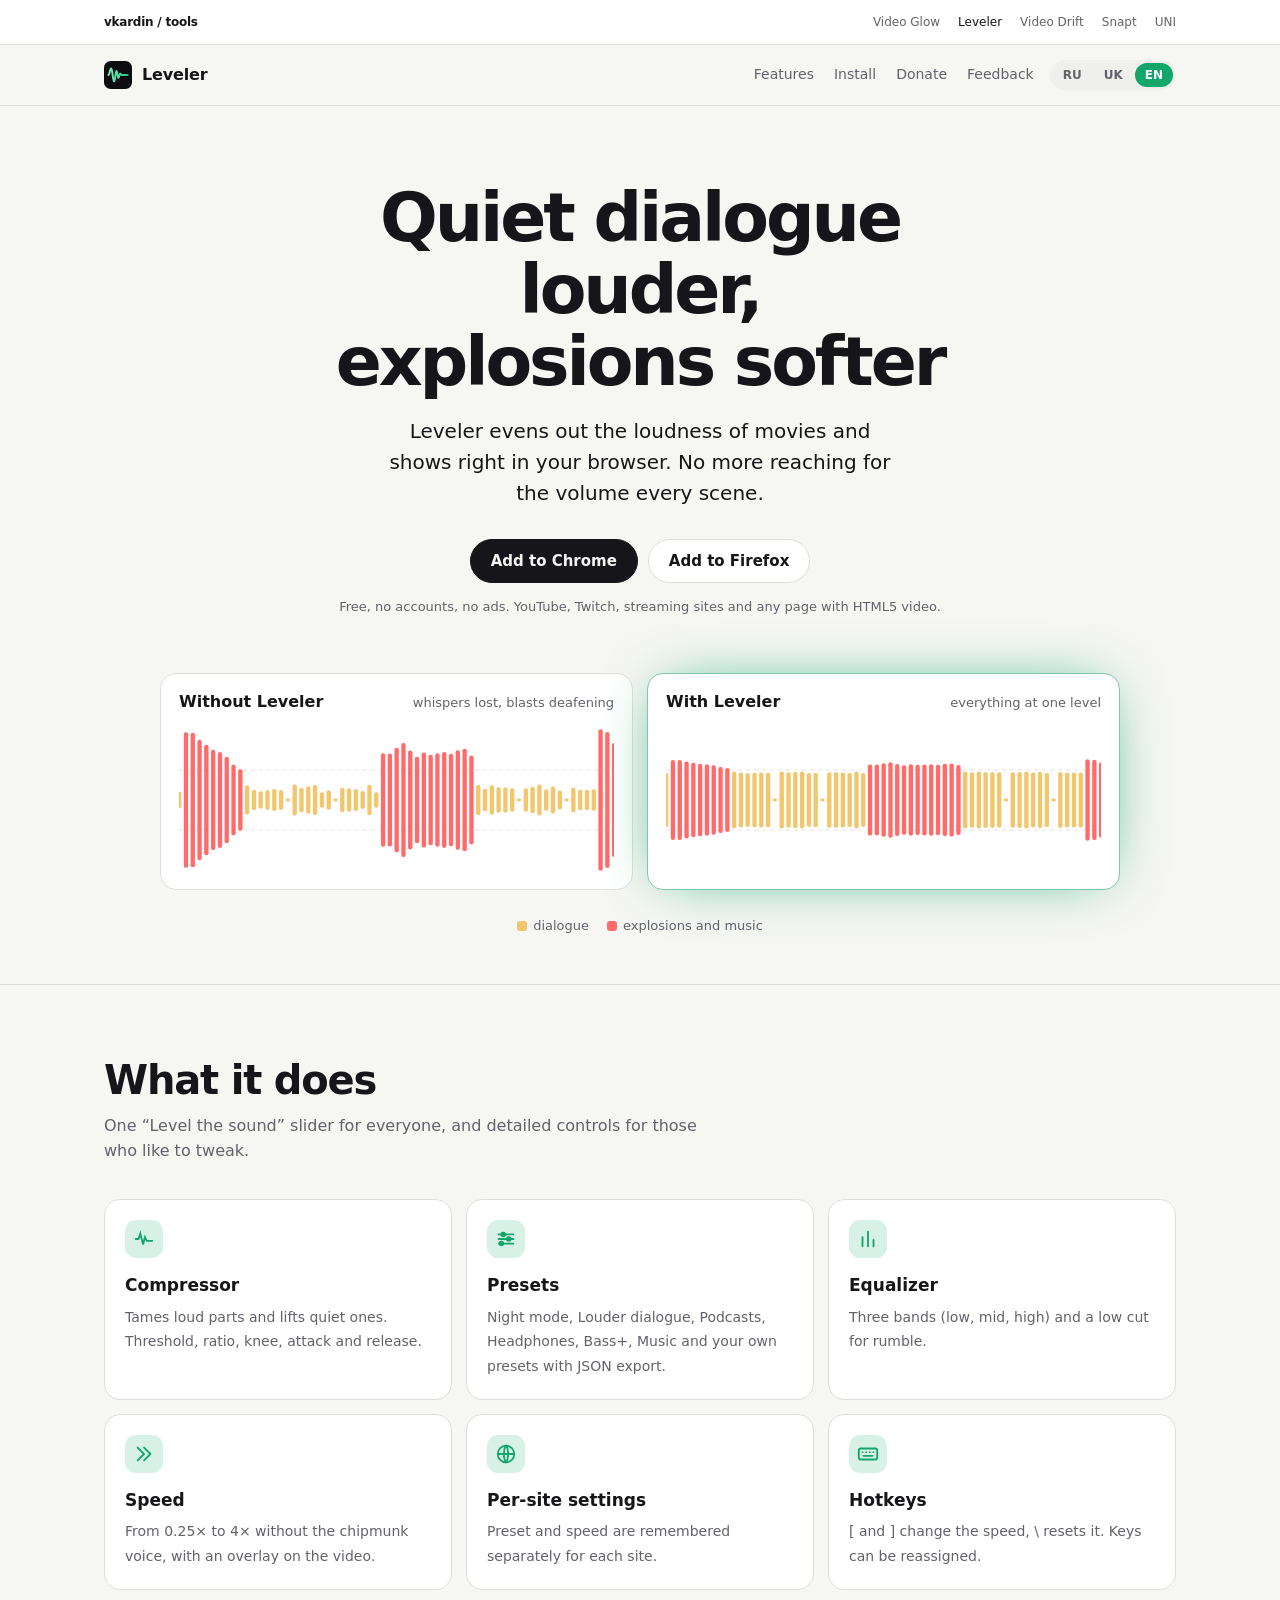
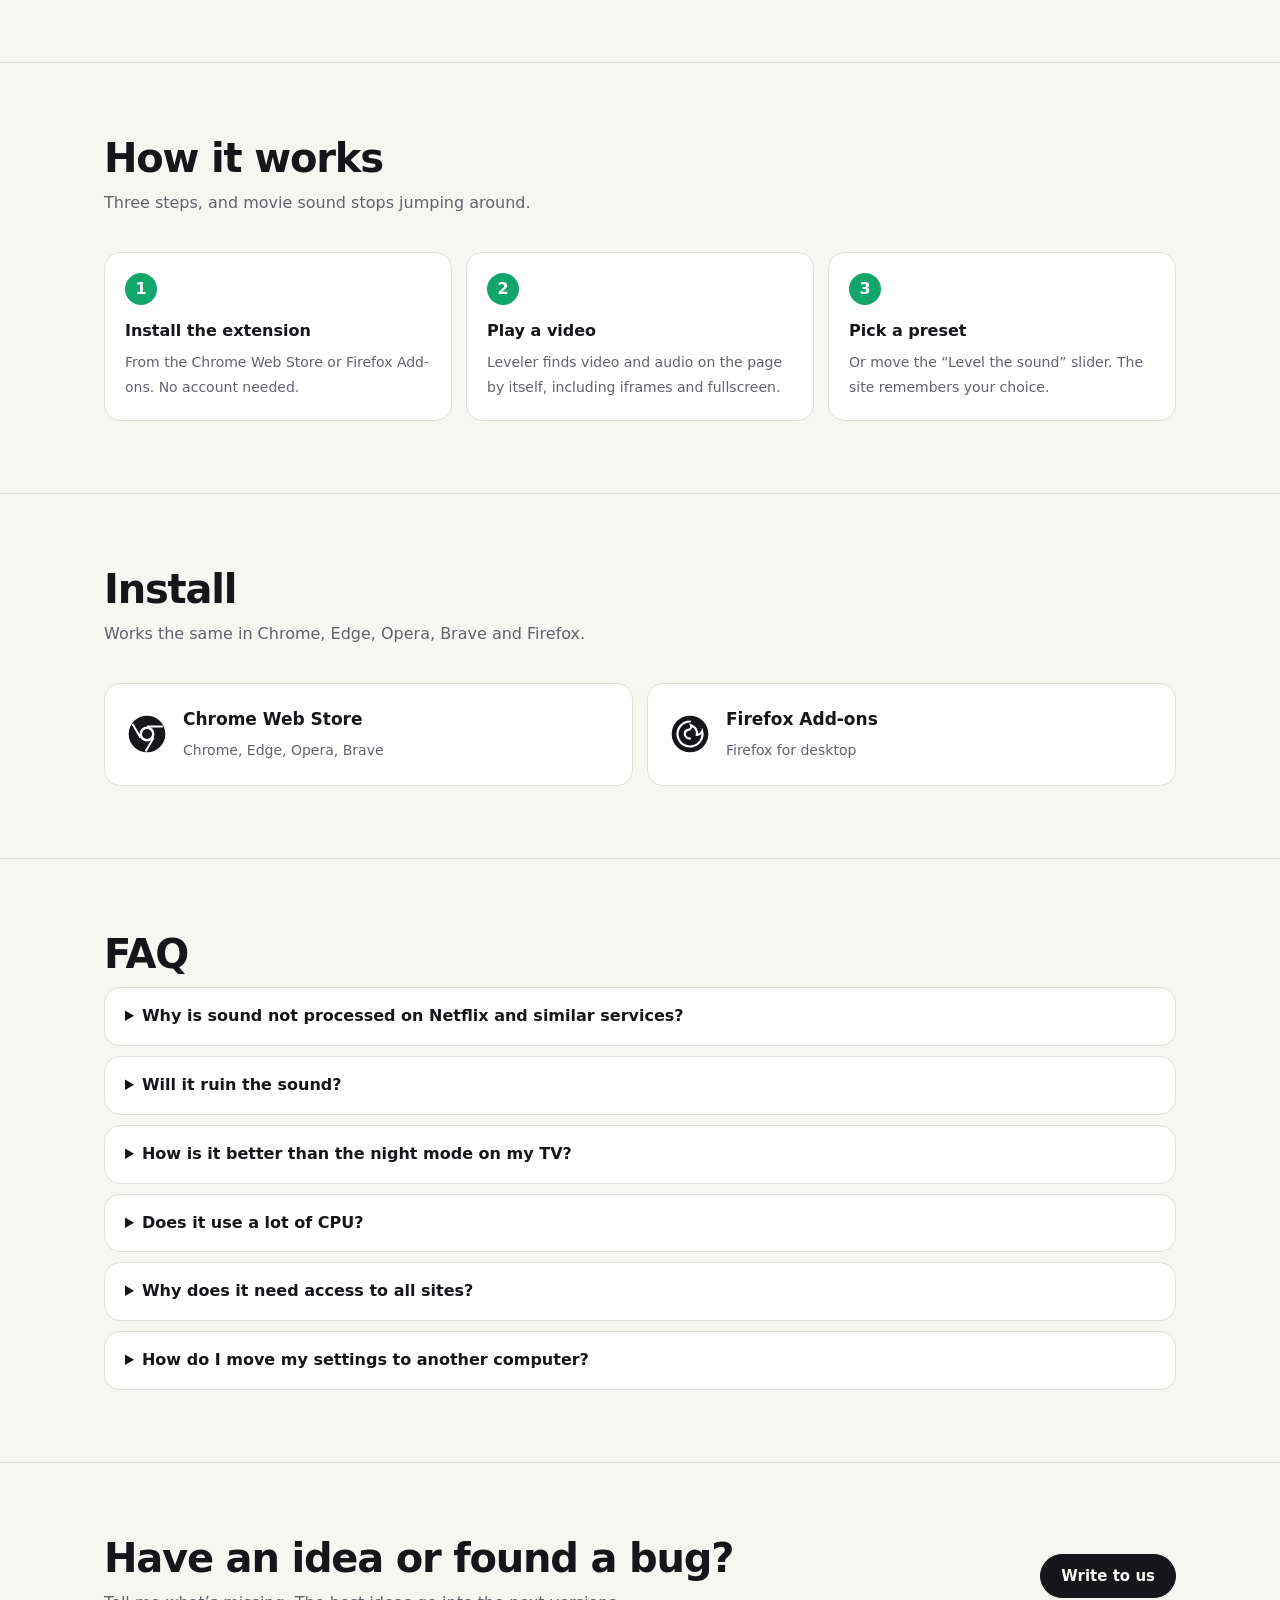
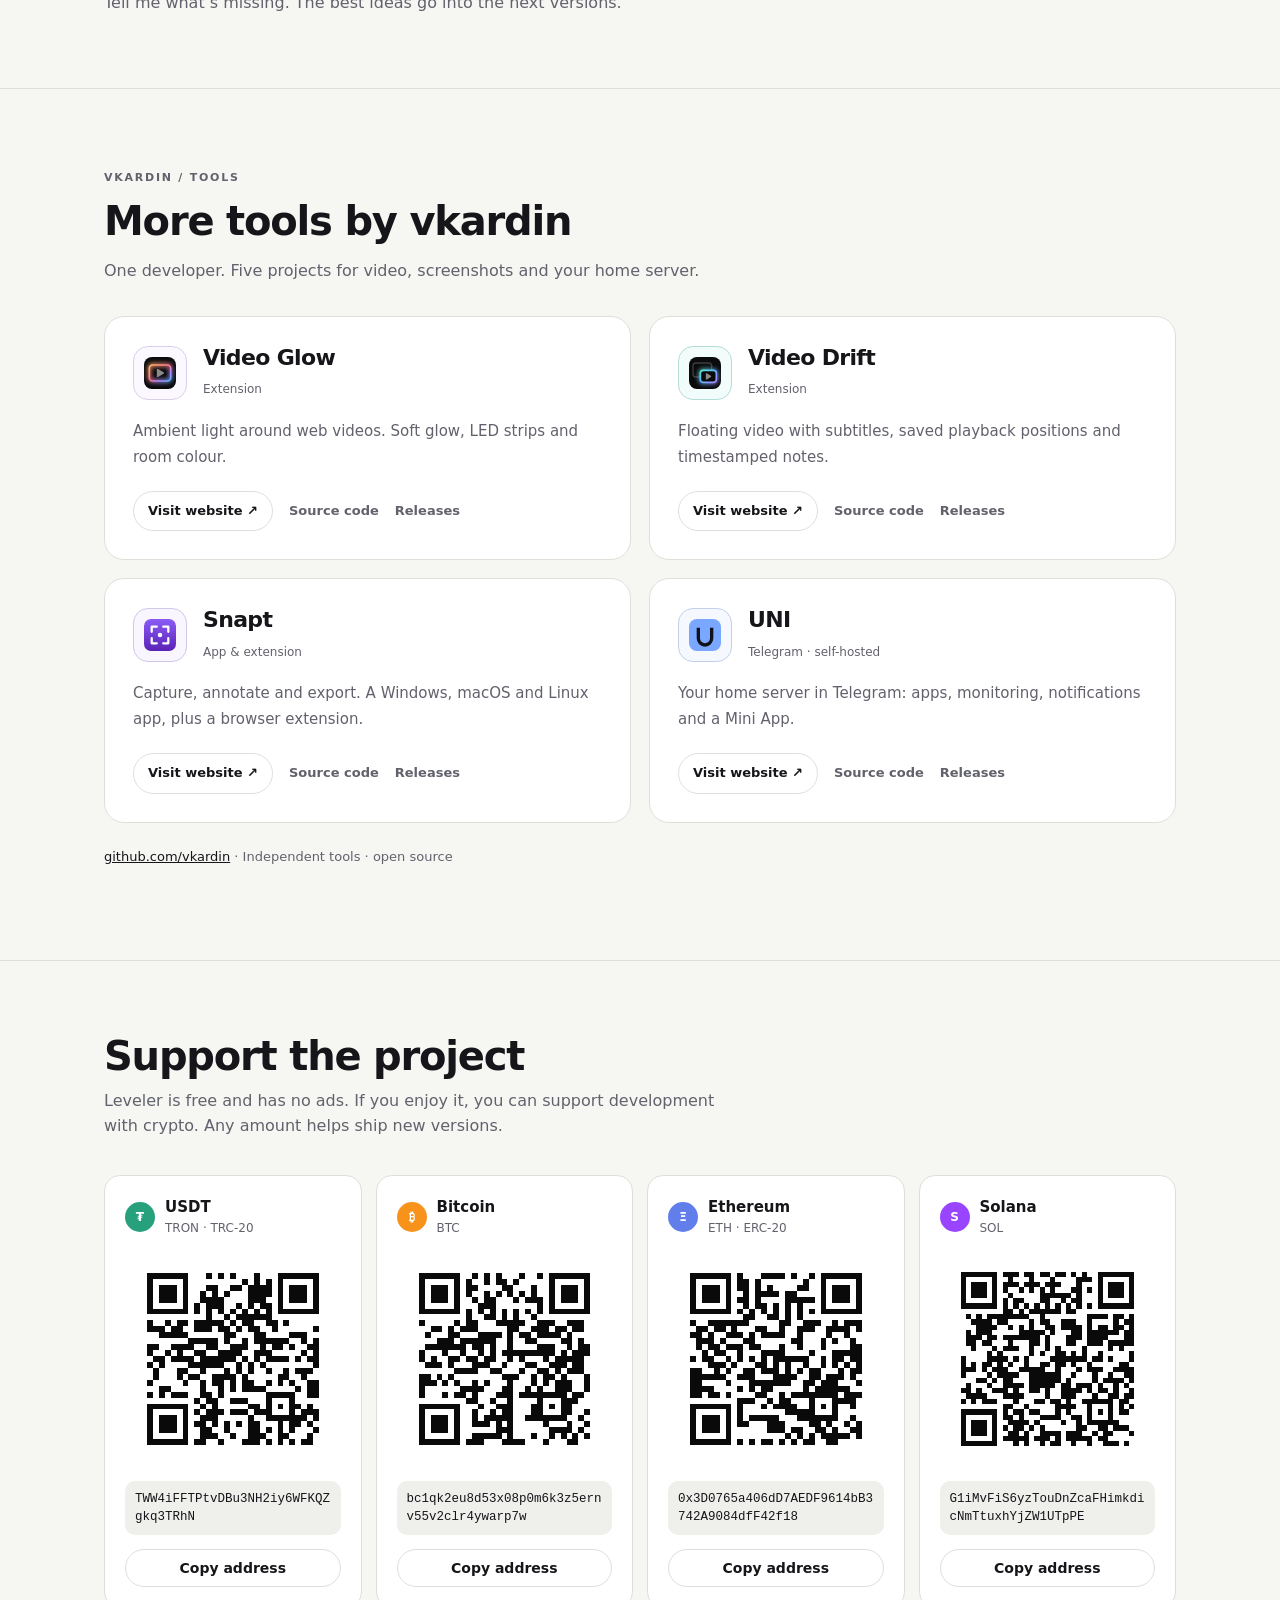
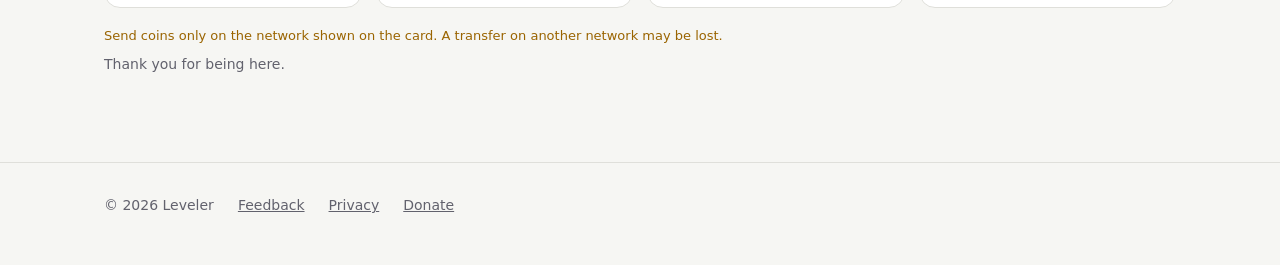
==== docs/index.html @ cf7127b8 "Unify project websites and documentation" ====
<!doctype html>
<html lang="ru">
<head>
  <meta charset="utf-8">
  <meta name="viewport" content="width=device-width, initial-scale=1">
  <title>Leveler — ровная громкость в любом видео</title>
  <meta name="description" content="Выравнивает громкость фильмов в браузере: тихие диалоги громче, взрывы тише. Компрессор, эквалайзер, пресеты и скорость. Бесплатное расширение для Chrome и Firefox.">
  <meta name="theme-color" content="#0a0a0b" media="(prefers-color-scheme: dark)">
  <meta name="theme-color" content="#f6f6f3" media="(prefers-color-scheme: light)">
  <meta property="og:type" content="website">
  <meta property="og:title" content="Leveler — even out the loudness of any video">
  <meta property="og:description" content="Quiet dialogue louder, explosions softer. A free audio leveler and speed control for Chrome and Firefox.">
  <meta property="og:url" content="https://vkardin.github.io/leveler/">
  <meta property="og:image" content="https://vkardin.github.io/leveler/img/og.png">
  <meta property="og:image:width" content="1200">
  <meta property="og:image:height" content="630">
  <meta name="twitter:card" content="summary_large_image">
  <link rel="icon" href="img/icon32.png">
  <link rel="icon" href="img/logo.svg" type="image/svg+xml">
  <link rel="stylesheet" href="style.css?v=4">
<link rel="stylesheet" href="family.css?v=1">
</head>
<body data-family="leveler" style="--family-accent:#63ddb0">
<a class="family-skip" href="#family-content" data-family-word="skip">Перейти к содержимому</a><nav class="family-nav" aria-label="vkardin projects"><div class="family-nav-inner"><a class="family-brand" href="https://github.com/vkardin">vkardin / tools</a><div class="family-nav-links"><a href="https://vkardin.github.io/video-glow/">Video Glow</a><a href="https://vkardin.github.io/leveler/" aria-current="page">Leveler</a><a href="https://vkardin.github.io/video-drift/">Video Drift</a><a href="https://vkardin.github.io/snapt/">Snapt</a><a href="https://vkardin.github.io/uni-homebot/">UNI</a></div></div></nav>
  <header class="top">
    <div class="wrap">
      <a class="brand" href="#"><img src="img/logo.svg" alt="">Leveler</a>
      <nav class="nav">
        <a href="#features" data-i18n="nav_features"></a>
        <a href="#install" data-i18n="nav_install"></a>
        <a href="#donate" data-i18n="nav_donate"></a>
        <a href="support.html" data-i18n="nav_support"></a>
      </nav>
      <div class="langs" role="group" aria-label="Language">
        <button type="button" data-lang="ru">RU</button>
        <button type="button" data-lang="uk">UK</button>
        <button type="button" data-lang="en">EN</button>
      </div>
    </div>
  </header>

  <main id="family-content" tabindex="-1">
    <section class="hero">
      <div class="wrap">
        <h1 data-i18n="hero_title"></h1>
        <p class="lead" data-i18n="hero_lead"></p>
        <div class="cta">
          <a class="btn primary store-chrome" href="#install"><span data-i18n="btn_chrome"></span></a>
          <a class="btn store-firefox" href="#install"><span data-i18n="btn_firefox"></span></a>
        </div>
        <p class="free" data-i18n="hero_free"></p>
        <div class="demo" aria-hidden="true">
          <div class="tile before">
            <div class="demo-h"><b data-i18n="demo_before"></b><small data-i18n="demo_before_d"></small></div>
            <canvas id="demoBefore"></canvas>
          </div>
          <div class="tile after">
            <div class="demo-h"><b data-i18n="demo_after"></b><small data-i18n="demo_after_d"></small></div>
            <canvas id="demoAfter"></canvas>
          </div>
          <div class="demo-legend"><span><i style="background:#f2c66d"></i><span data-i18n="demo_talk"></span></span><span><i style="background:#ff6b6b"></i><span data-i18n="demo_boom"></span></span></div>
        </div>
      </div>
    </section>

    <section class="block" id="features">
      <div class="wrap">
        <h2 data-i18n="f_title"></h2>
        <p class="sub" data-i18n="f_sub"></p>
        <div class="grid">
          <div class="tile"><div class="ico"><svg viewBox="0 0 24 24" fill="none" stroke="currentColor" stroke-width="2" stroke-linecap="round"><path d="M3 12h3l2-6 3 12 2-8 2 4h6"/></svg></div><b data-i18n="m1_t"></b><span data-i18n="m1_d"></span></div>
          <div class="tile"><div class="ico"><svg viewBox="0 0 24 24" fill="none" stroke="currentColor" stroke-width="2" stroke-linecap="round"><path d="M4 7h16M4 12h16M4 17h16"/><circle cx="9" cy="7" r="2" fill="currentColor"/><circle cx="15" cy="12" r="2" fill="currentColor"/><circle cx="7" cy="17" r="2" fill="currentColor"/></svg></div><b data-i18n="m2_t"></b><span data-i18n="m2_d"></span></div>
          <div class="tile"><div class="ico"><svg viewBox="0 0 24 24" fill="none" stroke="currentColor" stroke-width="2" stroke-linecap="round"><path d="M6 20V10M12 20V4M18 20v-7"/></svg></div><b data-i18n="m3_t"></b><span data-i18n="m3_d"></span></div>
          <div class="tile"><div class="ico"><svg viewBox="0 0 24 24" fill="none" stroke="currentColor" stroke-width="2" stroke-linecap="round" stroke-linejoin="round"><path d="M5 5l7 7-7 7M12 5l7 7-7 7"/></svg></div><b data-i18n="m4_t"></b><span data-i18n="m4_d"></span></div>
          <div class="tile"><div class="ico"><svg viewBox="0 0 24 24" fill="none" stroke="currentColor" stroke-width="2" stroke-linecap="round"><circle cx="12" cy="12" r="9"/><path d="M3 12h18M12 3c3 3.5 3 14.5 0 18M12 3c-3 3.5-3 14.5 0 18"/></svg></div><b data-i18n="m5_t"></b><span data-i18n="m5_d"></span></div>
          <div class="tile"><div class="ico"><svg viewBox="0 0 24 24" fill="none" stroke="currentColor" stroke-width="2" stroke-linecap="round" stroke-linejoin="round"><rect x="2" y="6" width="20" height="12" rx="2"/><path d="M6 10h.01M10 10h.01M14 10h.01M18 10h.01M7 14h10"/></svg></div><b data-i18n="m6_t"></b><span data-i18n="m6_d"></span></div>
        </div>
      </div>
    </section>

    <section class="block" id="how">
      <div class="wrap">
        <h2 data-i18n="h_title"></h2>
        <p class="sub" data-i18n="h_sub"></p>
        <div class="steps">
          <div class="tile"><b data-i18n="h1_t"></b><span data-i18n="h1_d"></span></div>
          <div class="tile"><b data-i18n="h2_t"></b><span data-i18n="h2_d"></span></div>
          <div class="tile"><b data-i18n="h3_t"></b><span data-i18n="h3_d"></span></div>
        </div>
      </div>
    </section>

    <section class="block" id="install">
      <div class="wrap">
        <h2 data-i18n="i_title"></h2>
        <p class="sub" data-i18n="i_sub"></p>
        <div class="install">
          <a class="tile store store-chrome" target="_blank" rel="noopener">
            <svg viewBox="0 0 48 48" aria-hidden="true"><circle cx="24" cy="24" r="22" style="fill:var(--text)"/><circle cx="24" cy="24" r="9" style="fill:var(--card)"/><circle cx="24" cy="24" r="6" style="fill:var(--text)"/><path d="M24 15h19M16.2 28.5 6.7 12M31.8 28.5 22.3 45" style="stroke:var(--card)" stroke-width="2.4"/></svg>
            <div><b>Chrome Web Store</b><span data-i18n="i_chrome"></span></div>
          </a>
          <a class="tile store store-firefox" target="_blank" rel="noopener">
            <svg viewBox="0 0 48 48" aria-hidden="true"><circle cx="24" cy="24" r="22" style="fill:var(--text)"/><path d="M24 9a15 15 0 1 0 14.6 11.6c-1.4 3-4 4.4-6.4 4.4 1.2-5.5-2.2-10-7-11.5 1.4 3-1.2 5.3-3.4 5.6-2.3.4-4 2.3-4 4.6 0 3.3 2.8 5.8 6.2 5.8" fill="none" style="stroke:var(--card)" stroke-width="2.6" stroke-linecap="round"/></svg>
            <div><b>Firefox Add-ons</b><span data-i18n="i_firefox"></span></div>
          </a>
        </div>
      </div>
    </section>

    <section class="block" id="faq">
      <div class="wrap">
        <h2 data-i18n="q_title"></h2>
        <div class="faq">
          <details><summary data-i18n="q1"></summary><p data-i18n="a1"></p></details>
          <details><summary data-i18n="q2"></summary><p data-i18n="a2"></p></details>
          <details><summary data-i18n="q3"></summary><p data-i18n="a3"></p></details>
          <details><summary data-i18n="q4"></summary><p data-i18n="a4"></p></details>
          <details><summary data-i18n="q5"></summary><p data-i18n="a5"></p></details>
          <details><summary data-i18n="q6"></summary><p data-i18n="a6"></p></details>
        </div>
      </div>
    </section>

    <section class="block" id="feedback">
      <div class="wrap fb-cta">
        <div>
          <h2 data-i18n="fb_title"></h2>
          <p class="sub" data-i18n="fb_sub"></p>
        </div>
        <a class="btn primary" href="support.html" data-i18n="fb_btn"></a>
      </div>
    </section>

    <section class="family-section" id="more" aria-labelledby="family-title"><div class="family-wrap"><p class="family-kicker">VKARDIN / TOOLS</p><h2 id="family-title" data-family-word="title">Другие инструменты от vkardin</h2><p class="family-intro" data-family-word="sub">Один автор. Пять проектов для видео, скриншотов и домашнего сервера.</p><div class="family-grid"><article class="family-card" style="--project-accent:#d3b3ff"><header class="family-card-header"><span class="family-icon"><img src="family-assets/video-glow.svg" alt="" width="32" height="32" loading="lazy"></span><div><h3>Video Glow</h3><small data-family-type="video-glow">Расширение</small></div></header><p data-family-description="video-glow">Подсветка вокруг видео в цвет кадра. Мягкое свечение, LED-лента и цвет комнаты.</p><div class="family-actions"><a data-family-site="video-glow" href="https://vkardin.github.io/video-glow/" data-family-word="site">Открыть сайт ↗</a><a href="https://github.com/vkardin/video-glow" data-family-word="code">Исходный код</a><a href="https://github.com/vkardin/video-glow/releases" data-family-word="download">Релизы</a></div></article><article class="family-card" style="--project-accent:#63d9d0"><header class="family-card-header"><span class="family-icon"><img src="family-assets/video-drift.svg" alt="" width="32" height="32" loading="lazy"></span><div><h3>Video Drift</h3><small data-family-type="video-drift">Расширение</small></div></header><p data-family-description="video-drift">Видео поверх других окон, субтитры, сохранение позиции и заметки к моментам.</p><div class="family-actions"><a data-family-site="video-drift" href="https://vkardin.github.io/video-drift/" data-family-word="site">Открыть сайт ↗</a><a href="https://github.com/vkardin/video-drift" data-family-word="code">Исходный код</a><a href="https://github.com/vkardin/video-drift/releases" data-family-word="download">Релизы</a></div></article><article class="family-card" style="--project-accent:#b79bff"><header class="family-card-header"><span class="family-icon"><img src="family-assets/snapt.svg" alt="" width="32" height="32" loading="lazy"></span><div><h3>Snapt</h3><small data-family-type="snapt">Приложение и расширение</small></div></header><p data-family-description="snapt">Скриншоты, стрелки и подписи. Приложение для Windows, macOS и Linux и расширение браузера.</p><div class="family-actions"><a data-family-site="snapt" href="https://vkardin.github.io/snapt/ru/" data-family-word="site">Открыть сайт ↗</a><a href="https://github.com/vkardin/snapt" data-family-word="code">Исходный код</a><a href="https://github.com/vkardin/snapt/releases" data-family-word="download">Релизы</a></div></article><article class="family-card" style="--project-accent:#8fb5ff"><header class="family-card-header"><span class="family-icon"><img src="family-assets/uni-homebot.svg" alt="" width="32" height="32" loading="lazy"></span><div><h3>UNI</h3><small data-family-type="uni-homebot">Telegram · свой сервер</small></div></header><p data-family-description="uni-homebot">Домашний сервер в Telegram: приложения, мониторинг, уведомления и мини-приложение.</p><div class="family-actions"><a data-family-site="uni-homebot" href="https://vkardin.github.io/uni-homebot/" data-family-word="site">Открыть сайт ↗</a><a href="https://github.com/vkardin/uni-homebot" data-family-word="code">Исходный код</a><a href="https://github.com/vkardin/uni-homebot/releases" data-family-word="download">Релизы</a></div></article></div><p class="family-credit"><a href="https://github.com/vkardin">github.com/vkardin</a> · <span data-family-word="author">Независимые инструменты · открытый код</span></p></div></section>

    <section class="block donate" id="donate">
      <div class="wrap">
        <h2 data-i18n="d_title"></h2>
        <p class="sub" data-i18n="d_sub"></p>
        <div class="wallets" id="wallets"></div>
        <p class="warn" data-i18n="d_warn"></p>
        <p class="thanks" data-i18n="d_thanks"></p>
      </div>
    </section>
  </main>

  <footer class="foot">
    <div class="wrap">
      <span>© <span id="year"></span> Leveler</span>
      <a href="support.html" data-i18n="nav_support"></a>
      <a href="privacy.html" data-i18n="privacy"></a>
      <a href="#donate" data-i18n="nav_donate"></a>
    </div>
  </footer>

  <template id="wallet">
    <div class="tile">
      <div class="coin"><i></i><div><b></b><small></small></div></div>
      <div class="qr"><img alt="QR" width="300" height="300"></div>
      <div class="addr"></div>
      <button type="button" class="btn copy"></button>
    </div>
  </template>

  <script src="app.js?v=4"></script>
<script src="family.js?v=1"></script>
</body>
</html>
---- docs/style.css ----
:root {
  --bg: #0a0a0b; --card: #131315; --line: #222225;
  --text: #f3f2ef; --text-2: #d7d6d2; --muted: #8b8a90;
  --field: #1d1d20; --accent: #3ddc97; --on-accent: #06140d; --warn: #f2c66d; --topbar: rgba(10,10,11,.82); --hover-line: #3a3a3f;
  --r: 16px;
  --font: "Inter", "SF Pro Text", "Segoe UI Variable Text", "Segoe UI", system-ui, -apple-system, Roboto, sans-serif;
  color-scheme: light dark;
}
* { box-sizing: border-box; }
html { scroll-behavior: smooth; }
body { margin: 0; background: var(--bg); color: var(--text); font: 16px/1.55 var(--font); -webkit-font-smoothing: antialiased; }
a { color: inherit; }
img { max-width: 100%; height: auto; display: block; }
.wrap { max-width: 1120px; margin: 0 auto; padding: 0 20px; }

/* Шапка */
.top { position: sticky; top: 0; z-index: 10; background: var(--topbar); backdrop-filter: blur(12px); border-bottom: 1px solid var(--line); }
.top .wrap { display: flex; align-items: center; gap: 16px; height: 60px; }
.brand { display: flex; align-items: center; gap: 10px; font-weight: 650; text-decoration: none; letter-spacing: -.01em; }
.brand img { width: 28px; height: 28px; }
.nav { display: flex; gap: 20px; margin-left: auto; font-size: 14px; }
.nav a { color: var(--muted); text-decoration: none; }
.nav a:hover { color: var(--text); }
.langs { display: flex; gap: 2px; background: var(--field); border-radius: 999px; padding: 3px; }
.langs button { border: 0; background: none; color: var(--muted); font: 600 12px var(--font); padding: 5px 10px; border-radius: 999px; cursor: pointer; }
.langs button[aria-pressed="true"] { background: var(--accent); color: var(--on-accent); }

/* Кнопки */
.btn { display: inline-flex; align-items: center; gap: 8px; padding: 12px 20px; border-radius: 999px; font: 600 15px var(--font); text-decoration: none; border: 1px solid var(--line); background: var(--card); color: var(--text); cursor: pointer; }
.btn:hover { background: var(--field); }
.btn.primary { background: var(--accent); color: var(--on-accent); border-color: var(--accent); }
.btn.primary:hover { filter: brightness(1.08); background: var(--accent); }
.btn svg { width: 18px; height: 18px; }

/* Первый экран */
.hero { padding: 72px 0 40px; text-align: center; }
.hero h1 { font-size: clamp(34px, 6vw, 60px); line-height: 1.05; letter-spacing: -.03em; margin: 0 auto 18px; max-width: 14ch; }
.hero p.lead { color: var(--text-2); font-size: clamp(17px, 2.2vw, 20px); max-width: 40ch; margin: 0 auto 30px; }
.cta { display: flex; flex-wrap: wrap; justify-content: center; gap: 10px; }
.free { color: var(--muted); font-size: 13px; margin-top: 14px; }

/* Секции */
section.block { padding: 72px 0; border-top: 1px solid var(--line); }
h2 { font-size: clamp(26px, 4vw, 38px); letter-spacing: -.02em; margin: 0 0 10px; }
.sub { color: var(--muted); margin: 0 0 36px; max-width: 60ch; }

.feat { display: grid; grid-template-columns: 1fr 1fr; gap: 40px; align-items: center; margin-bottom: 64px; }
.feat:last-child { margin-bottom: 0; }
.feat:nth-child(even) .pic { order: 2; }
.feat .pic img { border-radius: 12px; border: 1px solid var(--line); }
.feat h3 { font-size: 24px; margin: 0 0 10px; letter-spacing: -.01em; }
.feat p { color: var(--text-2); margin: 0; }

.grid { display: grid; grid-template-columns: repeat(3, 1fr); gap: 14px; }
.tile { background: var(--card); border: 1px solid var(--line); border-radius: var(--r); padding: 20px; }
.tile b { display: block; margin-bottom: 6px; }
.tile span { color: var(--muted); font-size: 14px; }

.install { display: grid; grid-template-columns: 1fr 1fr; gap: 14px; }
.store { display: flex; align-items: center; gap: 16px; padding: 22px; text-decoration: none; }
.store svg { width: 40px; height: 40px; flex: none; }
.store b { display: block; font-size: 17px; }
.store span { color: var(--muted); font-size: 14px; }
.store:hover { border-color: var(--hover-line); }

/* Донаты */
.donate .tile { display: flex; flex-direction: column; gap: 14px; }
.wallets { display: grid; grid-template-columns: repeat(4, 1fr); gap: 14px; }
.coin { display: flex; align-items: center; gap: 10px; }
.coin i { width: 30px; height: 30px; border-radius: 50%; display: grid; place-items: center; font: 700 12px var(--font); font-style: normal; color: #fff; flex: none; }
.coin b { margin: 0; font-size: 15px; }
.coin small { display: block; color: var(--muted); font-size: 12px; }
.qr { background: #fff; border-radius: 12px; padding: 10px; }
.qr img { width: 100%; height: auto; image-rendering: pixelated; }
.addr { font: 12.5px/1.45 ui-monospace, "SF Mono", "Cascadia Mono", Menlo, Consolas, monospace; color: var(--text-2); word-break: break-all; background: var(--field); border-radius: 10px; padding: 9px 10px; user-select: all; }
.copy { width: 100%; justify-content: center; padding: 10px; font-size: 14px; }
.copy.done { background: var(--accent); color: var(--on-accent); border-color: var(--accent); }
.warn { color: var(--warn); font-size: 13px; margin: 18px 0 0; }
.thanks { color: var(--muted); font-size: 14px; margin-top: 8px; }

footer.foot { border-top: 1px solid var(--line); padding: 32px 0 48px; color: var(--muted); font-size: 14px; }
footer.foot .wrap { display: flex; flex-wrap: wrap; gap: 8px 24px; align-items: center; }
footer.foot a { color: var(--muted); }

/* Политика */
.doc { max-width: 720px; padding: 56px 20px 80px; }
.doc h1 { font-size: 34px; letter-spacing: -.02em; }
.doc p, .doc li { color: var(--text-2); }

@media (max-width: 960px) {
  .wallets { grid-template-columns: 1fr 1fr; }
  .grid { grid-template-columns: 1fr 1fr; }
}
@media (max-width: 680px) {
  .wrap { padding: 0 16px; }
  .nav { display: none; }
  .langs { margin-left: auto; }
  .feat, .install { grid-template-columns: 1fr; gap: 18px; }
  .feat:nth-child(even) .pic { order: 0; }
  .grid { grid-template-columns: 1fr; }
  .wallets { grid-template-columns: 1fr; }
  .qr { max-width: 220px; margin: 0 auto; }
  .hero { padding-top: 48px; }
  section.block { padding: 56px 0; }
}
.doc h2 { font-size: 20px; margin: 32px 0 8px; }
.doc .muted-date { color: var(--muted); font-size: 14px; margin-top: -8px; }
.doc a { color: var(--text); }
.brand + .langs { margin-left: auto; }
.hero.small { padding: 64px 0 8px; }
section.block.first { border-top: 0; padding-top: 32px; }
.store .emoji { font-size: 34px; line-height: 1; flex: none; }
.note { color: var(--muted); font-size: 14px; margin: 18px 0 0; }
.note a { color: var(--text); }
.faq { display: grid; gap: 10px; max-width: 820px; }
.faq details { background: var(--card); border: 1px solid var(--line); border-radius: var(--r); padding: 16px 20px; }
.faq summary { cursor: pointer; font-weight: 600; }
.faq p { color: var(--text-2); margin: 10px 0 0; }
.fb-cta { display: flex; align-items: center; justify-content: space-between; gap: 24px; flex-wrap: wrap; }
.fb-cta .sub { margin-bottom: 0; }
.fb-form { display: flex; flex-direction: column; gap: 16px; max-width: 720px; padding: 24px; }
.seg { display: inline-flex; gap: 2px; background: var(--field); border-radius: 999px; padding: 3px; align-self: flex-start; flex-wrap: wrap; }
.seg label { cursor: pointer; }
.seg input { position: absolute; opacity: 0; pointer-events: none; }
.seg span { display: block; padding: 7px 16px; border-radius: 999px; color: var(--muted); font-weight: 600; font-size: 14px; }
.seg input:checked + span { background: var(--accent); color: var(--on-accent); }
.seg input:focus-visible + span { outline: 2px solid var(--text); outline-offset: 2px; }
.fld { display: flex; flex-direction: column; gap: 6px; font-size: 14px; color: var(--text-2); }
.fld textarea, .fld input { font: 15px/1.5 var(--font); color: var(--text); background: var(--field); border: 1px solid var(--line); border-radius: 12px; padding: 12px 14px; resize: vertical; }
.fld textarea:focus, .fld input:focus { outline: none; border-color: var(--accent); }
.fb-form .btn { align-self: flex-start; }
.fb-form .btn:disabled { opacity: .6; cursor: default; }
.hp { position: absolute; left: -9999px; width: 1px; height: 1px; }
.fb-status { margin: 0; font-size: 14px; color: var(--muted); min-height: 1.4em; }
.fb-status.ok { color: #7ddc8a; }
.fb-status.err { color: var(--warn); }
.fb-grid { display: grid; grid-template-columns: minmax(0, 1.5fr) minmax(0, 1fr); gap: 24px; align-items: start; }
.fb-grid .fb-form { max-width: none; }
.fb-side { display: flex; flex-direction: column; gap: 12px; }
.fb-side h3 { margin: 4px 0 4px; font-size: 18px; color: var(--text-2); }
.fb-side .note { margin-top: 4px; }
.faq { max-width: none; }
@media (max-width: 860px) { .fb-grid { grid-template-columns: 1fr; } }
.fb-status:empty { display: none; }

/* Светлая тема по системным настройкам */
@media (prefers-color-scheme: light) {
  :root {
    --bg: #f6f6f3; --card: #ffffff; --line: #e3e2dd;
    --text: #141416; --text-2: #34343a; --muted: #6b6a70;
    --field: #ecebe7; --accent: #12a66a; --on-accent: #ffffff; --warn: #9a6400;
    --topbar: rgba(246,246,243,.85); --hover-line: #c9c8c2;
  }
  .fb-status.ok { color: #12a66a; }
}

/* Демонстрация до/после */
.demo { margin: 56px auto 0; max-width: 960px; display: grid; grid-template-columns: 1fr 1fr; gap: 14px; text-align: left; }
.demo .tile { padding: 16px 18px 14px; position: relative; overflow: hidden; }
.demo .tile.after { border-color: color-mix(in srgb, var(--accent) 45%, var(--line)); box-shadow: 0 0 60px -20px var(--accent); }
.demo-h { display: flex; justify-content: space-between; align-items: baseline; gap: 10px; margin-bottom: 10px; }
.demo-h b { margin: 0; }
.demo-h small { color: var(--muted); font-size: 13px; }
.demo canvas { display: block; width: 100%; height: 150px; }
.demo-legend { display: flex; gap: 18px; justify-content: center; color: var(--muted); font-size: 13px; margin-top: 12px; grid-column: 1 / -1; }
.demo-legend i { display: inline-block; width: 10px; height: 10px; border-radius: 3px; margin-right: 6px; vertical-align: -1px; }

/* Значки возможностей и шаги */
.ico { width: 38px; height: 38px; border-radius: 11px; display: grid; place-items: center; margin-bottom: 14px; background: color-mix(in srgb, var(--accent) 16%, transparent); color: var(--accent); }
.ico svg { width: 22px; height: 22px; }
.grid .tile b { font-size: 17px; }
.steps { display: grid; grid-template-columns: repeat(3, 1fr); gap: 14px; counter-reset: step; }
.steps .tile::before { counter-increment: step; content: counter(step); display: grid; place-items: center; width: 32px; height: 32px; border-radius: 50%; background: var(--accent); color: var(--on-accent); font-weight: 700; margin-bottom: 14px; }
.store-badge { font-size: 12px; color: var(--muted); }
@media (max-width: 680px) {
  .demo, .steps { grid-template-columns: 1fr; }
}

/* Ещё от автора (как на сайте Snapt) */
.apps { display: grid; grid-template-columns: repeat(2, 1fr); gap: 22px; }
@media (max-width: 820px) { .apps { grid-template-columns: 1fr; } }
.app { --a: #ff7a8a; --b: #a98bff; padding: 0; overflow: hidden; display: flex; flex-direction: column; transition: transform .15s, box-shadow .15s, border-color .15s; }
.app-snapt { --a: #8b5cf6; --b: #c084fc; }
.app-floatr { --a: #0d9488; --b: #2dd4bf; }
.app-uni { --a: #7aa7ff; --b: #d99a5b; }
.app:hover { transform: translateY(-3px); border-color: color-mix(in srgb, var(--a) 45%, var(--line)); box-shadow: 0 18px 44px color-mix(in srgb, var(--a) 18%, transparent); }
.app .shot { display: block; position: relative; background: #0b0b0d; border-bottom: 1px solid var(--line); }
.app .shot::after { content: ""; position: absolute; inset: auto 0 0; height: 3px; background: linear-gradient(90deg, var(--a), var(--b)); }
.app-video-glow .shot::after { background: linear-gradient(90deg, #ffb36b, #ff7a8a 45%, #a98bff 75%, #5fb4ff); }
.app .shot img { display: block; width: 100%; height: auto; aspect-ratio: 16 / 10; object-fit: cover; }
.app-body { padding: 22px 24px 24px; display: flex; flex-direction: column; flex: 1; }
.app header { display: flex; align-items: center; gap: 14px; }
.app header img { width: 52px; height: 52px; border-radius: 13px; flex: none; box-shadow: 0 6px 18px color-mix(in srgb, var(--a) 30%, transparent); }
.app header h3 { margin: 0; font-size: 21px; }
.app header span { color: var(--muted); font-size: 14px; }
.app p { margin: 14px 0 16px; color: var(--text-2); }
.chips { list-style: none; margin: 0 0 22px; padding: 0; display: flex; flex-wrap: wrap; gap: 8px; }
.chips li { font-size: 13px; font-weight: 600; padding: 4px 11px; border-radius: 999px; background: color-mix(in srgb, var(--a) 13%, transparent); color: color-mix(in srgb, var(--a) 70%, var(--text)); }
.app-links { margin-top: auto; display: flex; flex-wrap: wrap; gap: 10px; }
.btn-app { display: inline-flex; align-items: center; gap: 7px; padding: 9px 15px; border-radius: 10px; border: 1px solid var(--line); color: var(--text); text-decoration: none; font-weight: 600; font-size: 14px; }
.btn-app:hover { border-color: var(--a); }
.btn-app svg { width: 15px; height: 15px; }
.btn-app.primary { border-color: transparent; color: #0b0d10; background: linear-gradient(90deg, var(--a), var(--b)); }
.btn-app.primary:hover { filter: brightness(1.06); }
@media (prefers-reduced-motion: reduce) { .app { transition: none; } .app:hover { transform: none; } }
.btn-app span { color: inherit; font-size: inherit; }
---- docs/family.css ----
/* Shared presentation for the vkardin project family. */
:root{--family-bg:#0a0a0b;--family-card:#131315;--family-line:#27272c;--family-text:#f3f2ef;--family-muted:#a2a1aa;--family-field:#1c1c20}
@media(prefers-color-scheme:light){:root:not([data-theme=dark]){--family-bg:#f6f6f3;--family-card:#fff;--family-line:#dfdfda;--family-text:#16161a;--family-muted:#62626d;--family-field:#efefec}}
body[data-family]{--bg:var(--family-bg);--bg2:var(--family-field);--card:var(--family-card);--card2:var(--family-field);--line:var(--family-line);--text:var(--family-text);--text-2:var(--family-text);--muted:var(--family-muted);--dim:var(--family-muted);--field:var(--family-field);background:var(--family-bg);color:var(--family-text);font-family:Inter,system-ui,-apple-system,'Segoe UI',sans-serif;-webkit-font-smoothing:antialiased}
body[data-family] .wrap{max-width:1120px;margin-inline:auto;padding-inline:24px}
body[data-family] h1{font-size:clamp(38px,6.2vw,68px);line-height:1.06;letter-spacing:-.045em;text-wrap:balance}
body[data-family] h2{font-size:clamp(27px,3.4vw,40px);letter-spacing:-.03em;line-height:1.16;text-wrap:balance}
body[data-family] .hero{padding-block:76px 48px}
body[data-family] .top{background:var(--family-bg);border-bottom:1px solid var(--family-line)}
body[data-family] .btn{border-radius:999px;transition:background .18s,border-color .18s}
body[data-family] .btn.primary,body[data-family] .btn-primary{background:var(--family-text);border-color:var(--family-text);color:var(--family-bg);box-shadow:none}
body[data-family] img{max-width:100%}
body[data-family] a:focus-visible,body[data-family] button:focus-visible{outline:2px solid var(--family-accent,#b79bff);outline-offset:4px}
body[data-family] section[id]{scroll-margin-top:90px}
.family-nav{font:500 12px/1.4 Inter,system-ui,sans-serif!important;background:var(--family-card);border-bottom:1px solid var(--family-line);color:var(--family-muted);position:relative;z-index:11;display:block!important;padding:0!important}
.family-nav-inner{display:flex;align-items:center;gap:24px;max-width:1120px;margin:auto;padding:12px 24px;min-height:44px}
.family-brand{font-weight:750!important;letter-spacing:-.02em;color:var(--family-text)!important;text-decoration:none!important;white-space:nowrap}
.family-nav-links{display:flex;gap:18px;align-items:center;flex-wrap:wrap;margin-left:auto}
.family-nav a{color:var(--family-muted);text-decoration:none;font:inherit}
.family-nav a:hover,.family-nav a[aria-current=page]{color:var(--family-text)}
.family-skip{position:fixed;left:12px;top:-100px;z-index:100;background:var(--family-text);color:var(--family-bg);padding:10px;border-radius:8px}
.family-skip:focus{top:12px}
.family-section{padding:80px 0!important;border-top:1px solid var(--family-line);background:var(--family-bg);color:var(--family-text)}
.family-section .family-wrap{max-width:1120px;margin:auto;padding:0 24px}
.family-kicker{text-transform:uppercase;letter-spacing:.16em;font-size:11px;font-weight:700;color:var(--family-muted);margin:0 0 12px}
.family-section h2{margin:0 0 12px!important;color:var(--family-text)}
.family-intro{max-width:65ch;color:var(--family-muted);margin:0 0 32px;line-height:1.7}
.family-grid{display:grid;grid-template-columns:repeat(2,minmax(0,1fr));gap:18px}
.family-card{--project-accent:#b79bff;border:1px solid var(--family-line);border-radius:20px;padding:28px;background:var(--family-card);display:flex;flex-direction:column;gap:18px;transition:transform .18s,border-color .18s}
.family-card:hover{border-color:var(--project-accent);transform:translateY(-3px)}
.family-card-header{display:flex!important;align-items:center;gap:16px;padding:0!important;border:0!important;background:none!important;position:static!important;margin:0!important}
.family-icon{width:54px;height:54px;border:1px solid color-mix(in srgb,var(--project-accent) 35%,var(--family-line));background:color-mix(in srgb,var(--project-accent) 9%,var(--family-card));border-radius:15px;display:grid;place-items:center;flex:none;color:var(--project-accent);font-weight:800;font-size:22px}
.family-icon img{width:32px;height:32px;object-fit:contain}
.family-card h3{font-size:22px!important;line-height:1.2;letter-spacing:-.03em;margin:0 0 5px!important;color:var(--family-text)}
.family-card small{font-size:12px;color:var(--family-muted)}
.family-card p{margin:0!important;color:var(--family-muted);font-size:15px;line-height:1.7}
.family-actions{display:flex;align-items:center;gap:16px;flex-wrap:wrap;margin-top:auto;padding-top:3px}
.family-actions a{font-size:13px!important;font-weight:600;text-decoration:none!important;color:var(--family-muted)}
.family-actions a:first-child{color:var(--family-text);border:1px solid var(--family-line);padding:9px 14px;border-radius:999px}
.family-actions a:hover{color:var(--family-text);border-color:var(--project-accent)}
.family-credit{margin-top:24px;font-size:13px;color:var(--family-muted)}
.family-credit a{color:var(--family-text)}
@media(max-width:760px){.family-nav-inner{align-items:flex-start;gap:12px}.family-nav-links{gap:8px 14px;justify-content:flex-end}.family-grid{grid-template-columns:1fr}.family-section{padding-block:48px!important}.family-card{padding:22px}body[data-family] .hero{padding-block:48px 32px}body[data-family] .wrap{padding-inline:18px}.family-section .family-wrap{padding-inline:18px}}
@media(prefers-reduced-motion:reduce){html{scroll-behavior:auto!important}.family-card,body[data-family] .btn{transition:none}.family-card:hover{transform:none}}
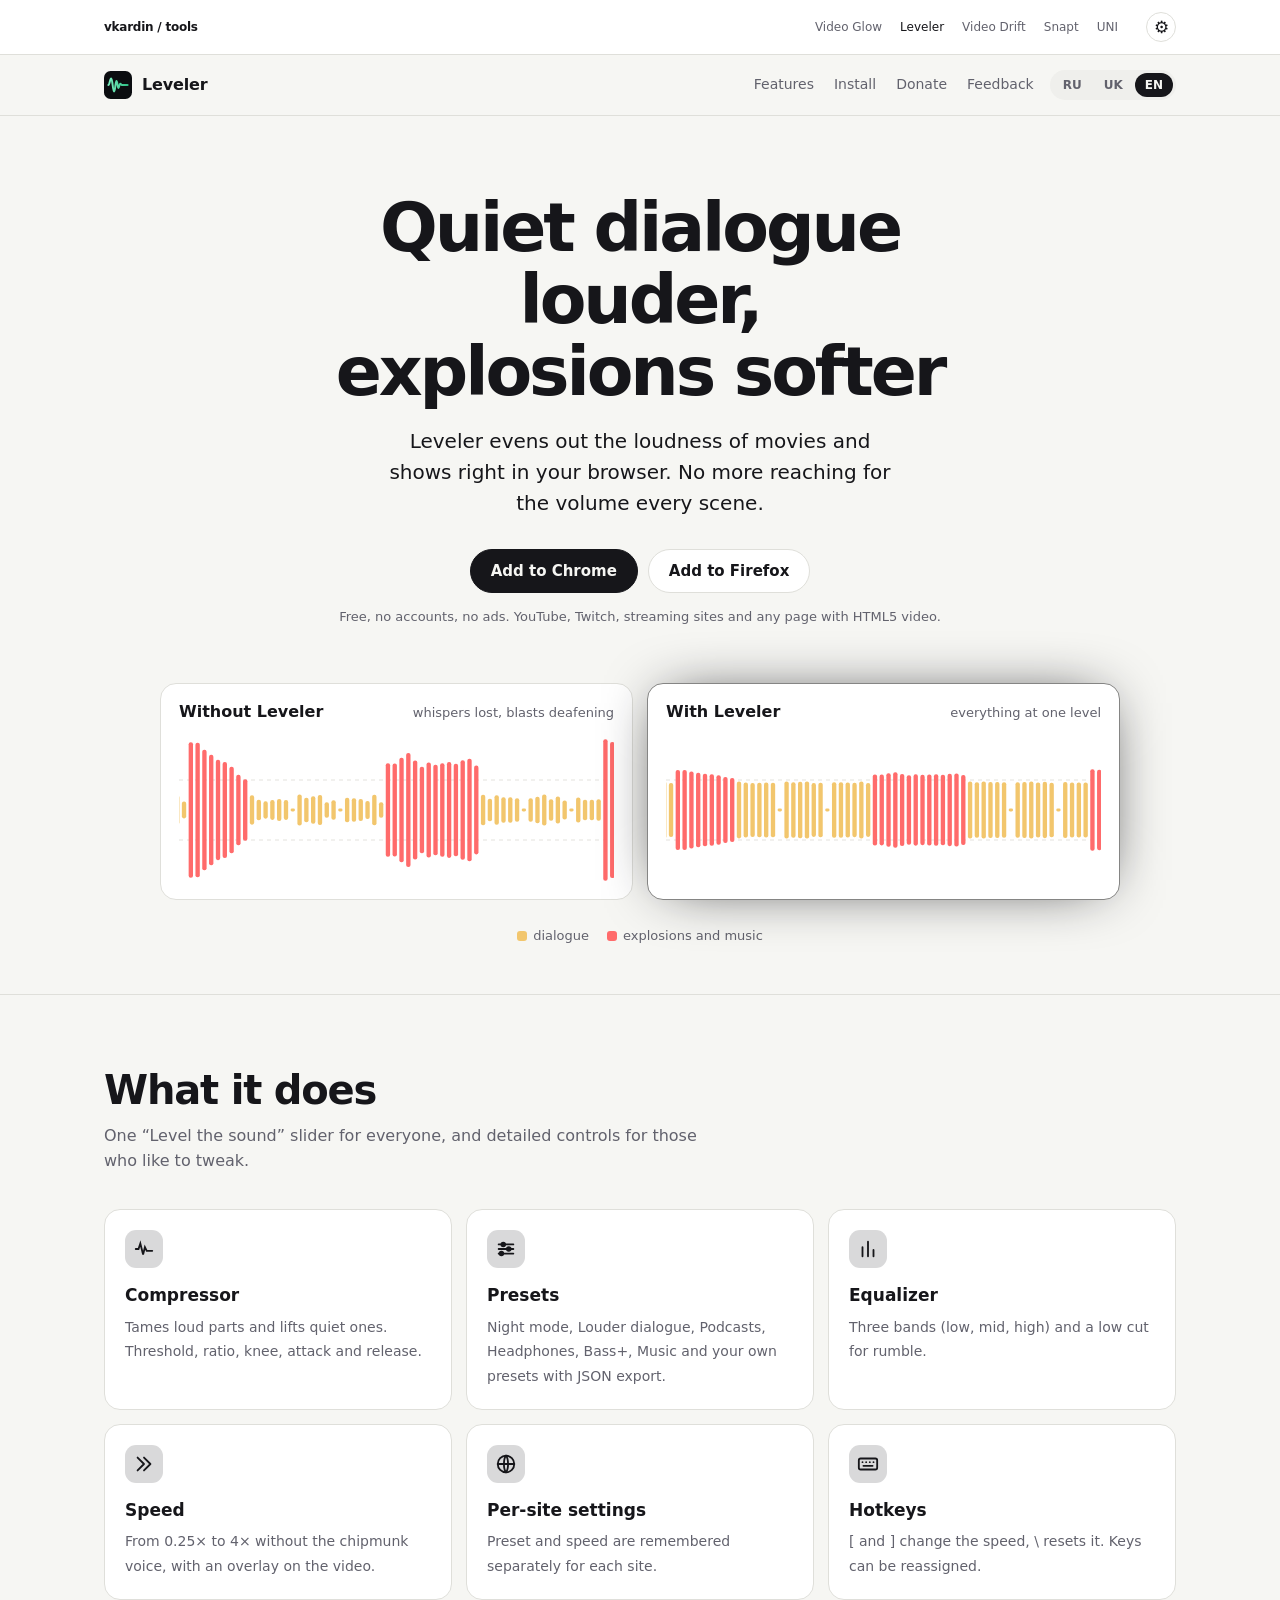
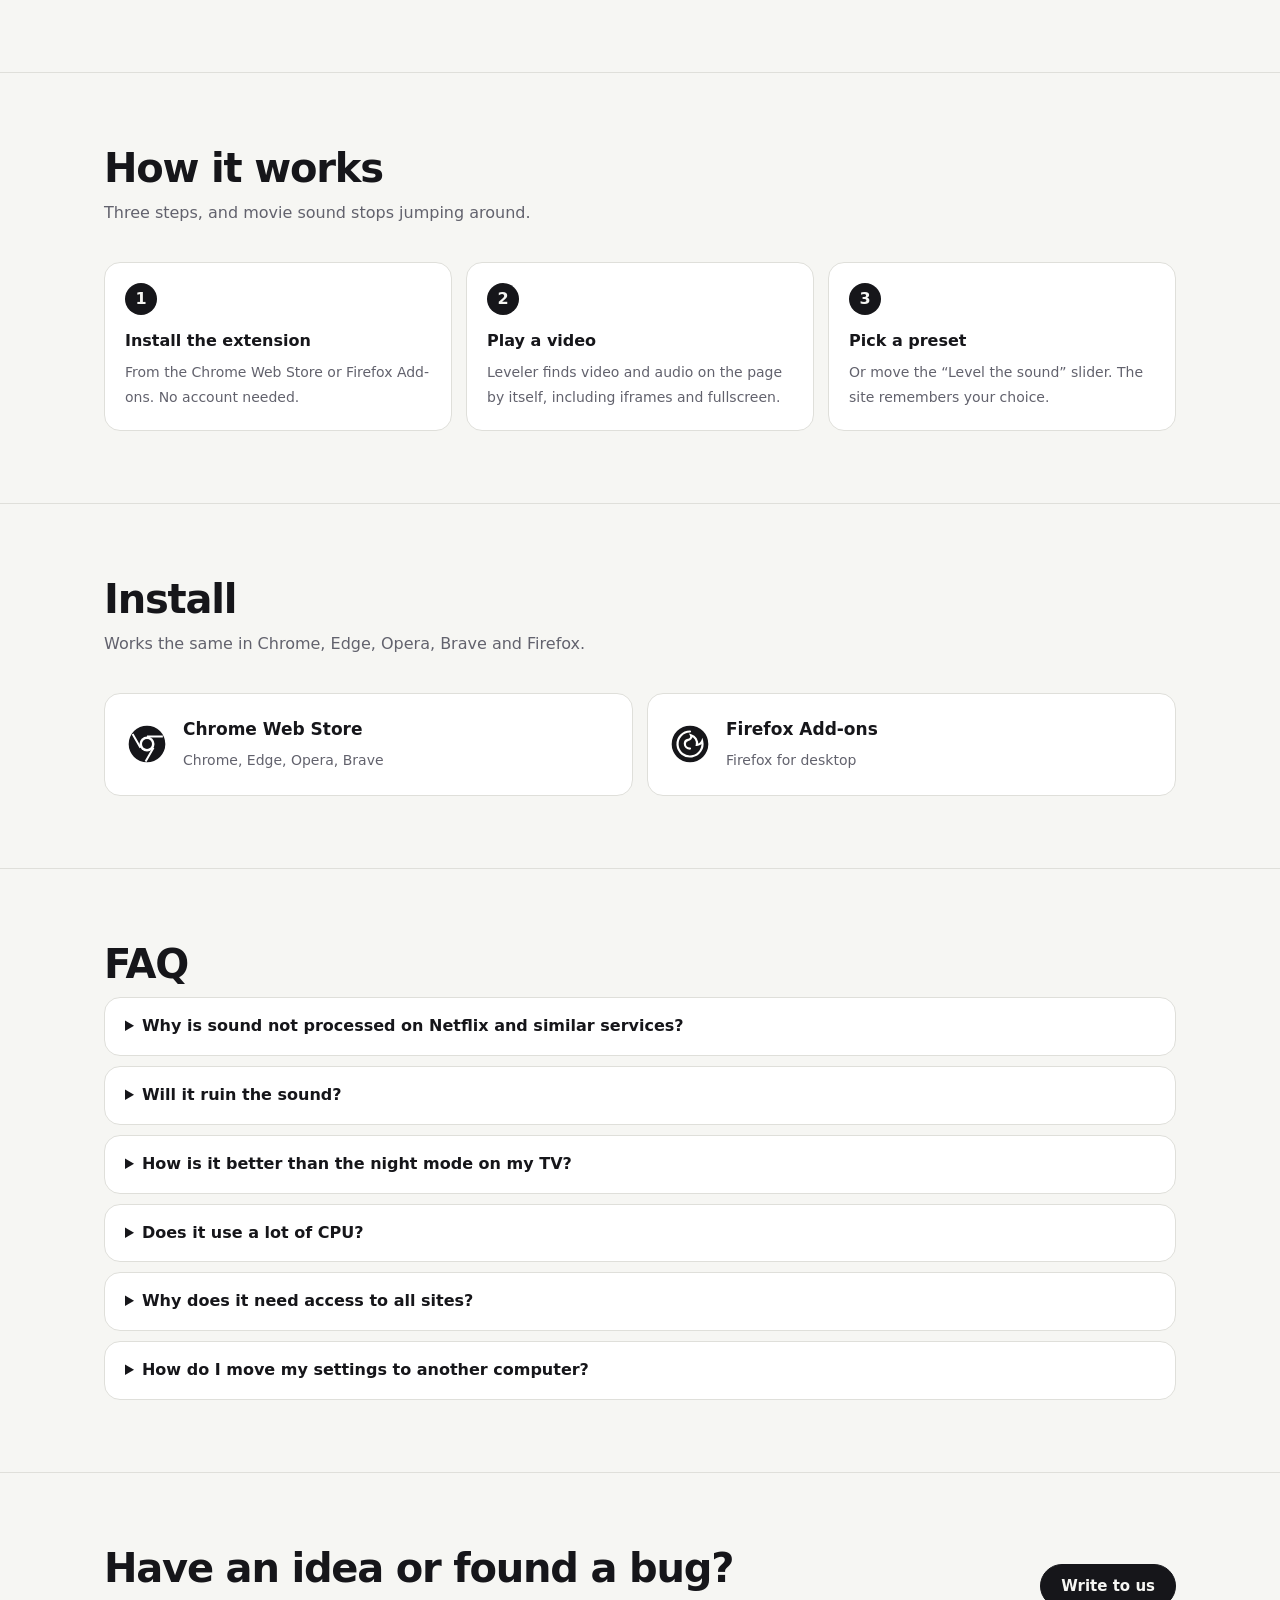
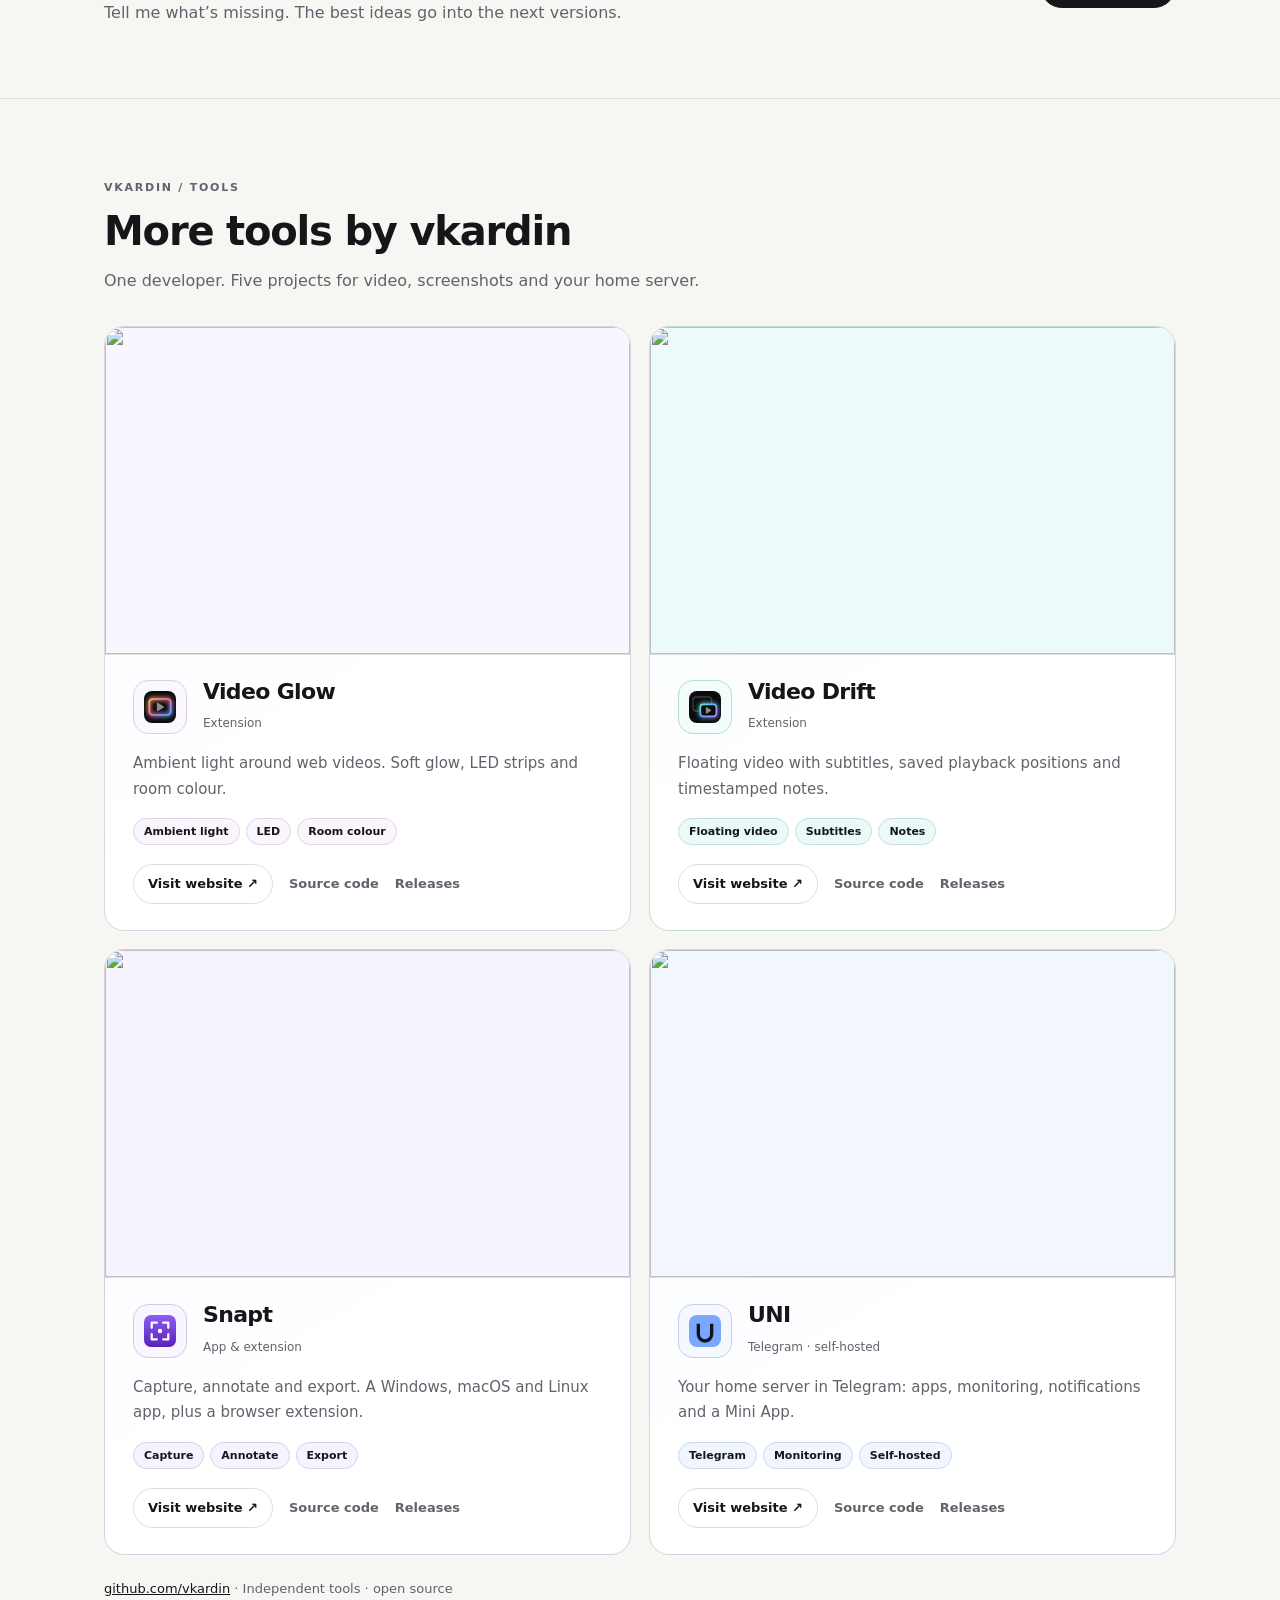
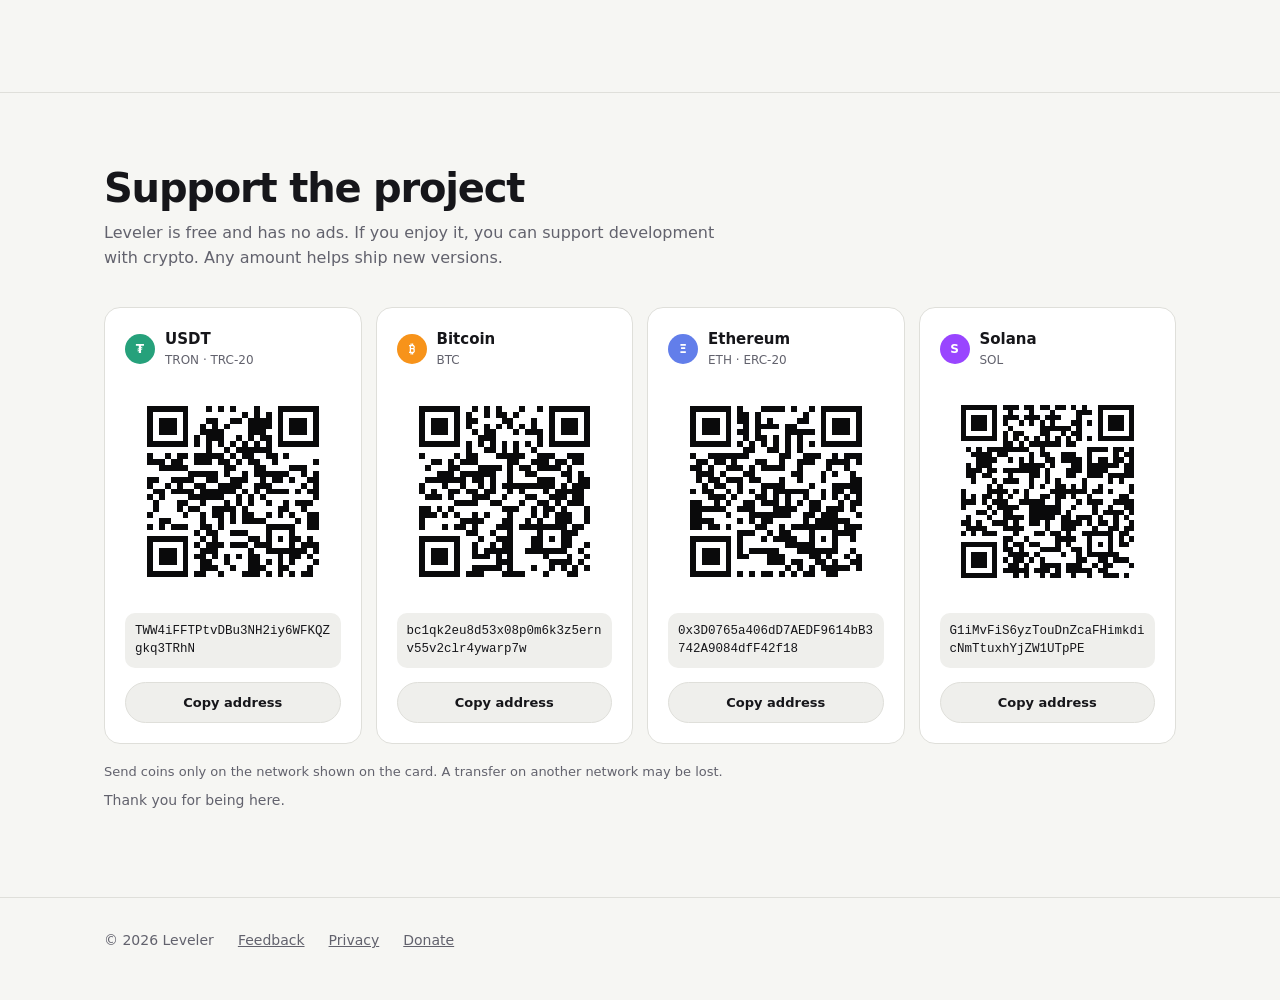
==== commit eeaae47e: "Restore visual project cards and add shared site preferences" ====
--- a/docs/index.html
+++ b/docs/index.html
@@ -18,10 +18,10 @@
   <link rel="icon" href="img/icon32.png">
   <link rel="icon" href="img/logo.svg" type="image/svg+xml">
   <link rel="stylesheet" href="style.css?v=4">
-<link rel="stylesheet" href="family.css?v=1">
+<script src="family-head.js?v=2"></script><link rel="stylesheet" href="family.css?v=2">
 </head>
 <body data-family="leveler" style="--family-accent:#63ddb0">
-<a class="family-skip" href="#family-content" data-family-word="skip">Перейти к содержимому</a><nav class="family-nav" aria-label="vkardin projects"><div class="family-nav-inner"><a class="family-brand" href="https://github.com/vkardin">vkardin / tools</a><div class="family-nav-links"><a href="https://vkardin.github.io/video-glow/">Video Glow</a><a href="https://vkardin.github.io/leveler/" aria-current="page">Leveler</a><a href="https://vkardin.github.io/video-drift/">Video Drift</a><a href="https://vkardin.github.io/snapt/">Snapt</a><a href="https://vkardin.github.io/uni-homebot/">UNI</a></div></div></nav>
+<a class="family-skip" href="#family-content" data-family-word="skip">Перейти к содержимому</a><nav class="family-nav" aria-label="vkardin projects"><div class="family-nav-inner"><a class="family-brand" href="https://vkardin.github.io/video-glow/projects/">vkardin / tools</a><div class="family-nav-links"><a href="https://vkardin.github.io/video-glow/">Video Glow</a><a href="https://vkardin.github.io/leveler/" aria-current="page">Leveler</a><a href="https://vkardin.github.io/video-drift/">Video Drift</a><a href="https://vkardin.github.io/snapt/">Snapt</a><a href="https://vkardin.github.io/uni-homebot/">UNI</a></div></div></nav>
   <header class="top">
     <div class="wrap">
       <a class="brand" href="#"><img src="img/logo.svg" alt="">Leveler</a>
@@ -131,7 +131,7 @@
       </div>
     </section>
 
-    <section class="family-section" id="more" aria-labelledby="family-title"><div class="family-wrap"><p class="family-kicker">VKARDIN / TOOLS</p><h2 id="family-title" data-family-word="title">Другие инструменты от vkardin</h2><p class="family-intro" data-family-word="sub">Один автор. Пять проектов для видео, скриншотов и домашнего сервера.</p><div class="family-grid"><article class="family-card" style="--project-accent:#d3b3ff"><header class="family-card-header"><span class="family-icon"><img src="family-assets/video-glow.svg" alt="" width="32" height="32" loading="lazy"></span><div><h3>Video Glow</h3><small data-family-type="video-glow">Расширение</small></div></header><p data-family-description="video-glow">Подсветка вокруг видео в цвет кадра. Мягкое свечение, LED-лента и цвет комнаты.</p><div class="family-actions"><a data-family-site="video-glow" href="https://vkardin.github.io/video-glow/" data-family-word="site">Открыть сайт ↗</a><a href="https://github.com/vkardin/video-glow" data-family-word="code">Исходный код</a><a href="https://github.com/vkardin/video-glow/releases" data-family-word="download">Релизы</a></div></article><article class="family-card" style="--project-accent:#63d9d0"><header class="family-card-header"><span class="family-icon"><img src="family-assets/video-drift.svg" alt="" width="32" height="32" loading="lazy"></span><div><h3>Video Drift</h3><small data-family-type="video-drift">Расширение</small></div></header><p data-family-description="video-drift">Видео поверх других окон, субтитры, сохранение позиции и заметки к моментам.</p><div class="family-actions"><a data-family-site="video-drift" href="https://vkardin.github.io/video-drift/" data-family-word="site">Открыть сайт ↗</a><a href="https://github.com/vkardin/video-drift" data-family-word="code">Исходный код</a><a href="https://github.com/vkardin/video-drift/releases" data-family-word="download">Релизы</a></div></article><article class="family-card" style="--project-accent:#b79bff"><header class="family-card-header"><span class="family-icon"><img src="family-assets/snapt.svg" alt="" width="32" height="32" loading="lazy"></span><div><h3>Snapt</h3><small data-family-type="snapt">Приложение и расширение</small></div></header><p data-family-description="snapt">Скриншоты, стрелки и подписи. Приложение для Windows, macOS и Linux и расширение браузера.</p><div class="family-actions"><a data-family-site="snapt" href="https://vkardin.github.io/snapt/ru/" data-family-word="site">Открыть сайт ↗</a><a href="https://github.com/vkardin/snapt" data-family-word="code">Исходный код</a><a href="https://github.com/vkardin/snapt/releases" data-family-word="download">Релизы</a></div></article><article class="family-card" style="--project-accent:#8fb5ff"><header class="family-card-header"><span class="family-icon"><img src="family-assets/uni-homebot.svg" alt="" width="32" height="32" loading="lazy"></span><div><h3>UNI</h3><small data-family-type="uni-homebot">Telegram · свой сервер</small></div></header><p data-family-description="uni-homebot">Домашний сервер в Telegram: приложения, мониторинг, уведомления и мини-приложение.</p><div class="family-actions"><a data-family-site="uni-homebot" href="https://vkardin.github.io/uni-homebot/" data-family-word="site">Открыть сайт ↗</a><a href="https://github.com/vkardin/uni-homebot" data-family-word="code">Исходный код</a><a href="https://github.com/vkardin/uni-homebot/releases" data-family-word="download">Релизы</a></div></article></div><p class="family-credit"><a href="https://github.com/vkardin">github.com/vkardin</a> · <span data-family-word="author">Независимые инструменты · открытый код</span></p></div></section>
+    <section class="family-section" id="more" aria-labelledby="family-title"><div class="family-wrap"><p class="family-kicker">VKARDIN / TOOLS</p><h2 id="family-title" data-family-word="title">Другие инструменты от vkardin</h2><p class="family-intro" data-family-word="sub">Один автор. Пять проектов для видео, скриншотов и домашнего сервера.</p><div class="family-grid"><article class="family-card" style="--project-accent:#d3b3ff"><a class="family-preview" href="https://vkardin.github.io/video-glow/" tabindex="-1" aria-hidden="true"><img src="https://vkardin.github.io/video-drift/img/apps/glow-ru.webp" alt="" width="960" height="600" loading="lazy"></a><header class="family-card-header"><span class="family-icon"><img src="family-assets/video-glow.svg" alt="" width="32" height="32" loading="lazy"></span><div><h3>Video Glow</h3><small data-family-type="video-glow">Расширение</small></div></header><p data-family-description="video-glow">Подсветка вокруг видео в цвет кадра. Мягкое свечение, LED-лента и цвет комнаты.</p><ul class="family-chips"><li data-family-chip="video-glow:0">Подсветка</li><li data-family-chip="video-glow:1">LED</li><li data-family-chip="video-glow:2">Цвет комнаты</li></ul><div class="family-actions"><a data-family-site="video-glow" href="https://vkardin.github.io/video-glow/" data-family-word="site">Открыть сайт ↗</a><a href="https://github.com/vkardin/video-glow" data-family-word="code">Исходный код</a><a href="https://github.com/vkardin/video-glow/releases" data-family-word="download">Релизы</a></div></article><article class="family-card" style="--project-accent:#63d9d0"><a class="family-preview" href="https://vkardin.github.io/video-drift/" tabindex="-1" aria-hidden="true"><img src="https://vkardin.github.io/video-glow/img/apps/floatr-ru.webp" alt="" width="960" height="600" loading="lazy"></a><header class="family-card-header"><span class="family-icon"><img src="family-assets/video-drift.svg" alt="" width="32" height="32" loading="lazy"></span><div><h3>Video Drift</h3><small data-family-type="video-drift">Расширение</small></div></header><p data-family-description="video-drift">Видео поверх других окон, субтитры, сохранение позиции и заметки к моментам.</p><ul class="family-chips"><li data-family-chip="video-drift:0">Плавающее видео</li><li data-family-chip="video-drift:1">Субтитры</li><li data-family-chip="video-drift:2">Заметки</li></ul><div class="family-actions"><a data-family-site="video-drift" href="https://vkardin.github.io/video-drift/" data-family-word="site">Открыть сайт ↗</a><a href="https://github.com/vkardin/video-drift" data-family-word="code">Исходный код</a><a href="https://github.com/vkardin/video-drift/releases" data-family-word="download">Релизы</a></div></article><article class="family-card" style="--project-accent:#b79bff"><a class="family-preview" href="https://vkardin.github.io/snapt/" tabindex="-1" aria-hidden="true"><img src="https://vkardin.github.io/video-glow/img/apps/snapt.webp" alt="" width="960" height="600" loading="lazy"></a><header class="family-card-header"><span class="family-icon"><img src="family-assets/snapt.svg" alt="" width="32" height="32" loading="lazy"></span><div><h3>Snapt</h3><small data-family-type="snapt">Приложение и расширение</small></div></header><p data-family-description="snapt">Скриншоты, стрелки и подписи. Приложение для Windows, macOS и Linux и расширение браузера.</p><ul class="family-chips"><li data-family-chip="snapt:0">Снимай</li><li data-family-chip="snapt:1">Размечай</li><li data-family-chip="snapt:2">Сохраняй</li></ul><div class="family-actions"><a data-family-site="snapt" href="https://vkardin.github.io/snapt/ru/" data-family-word="site">Открыть сайт ↗</a><a href="https://github.com/vkardin/snapt" data-family-word="code">Исходный код</a><a href="https://github.com/vkardin/snapt/releases" data-family-word="download">Релизы</a></div></article><article class="family-card" style="--project-accent:#8fb5ff"><a class="family-preview" href="https://vkardin.github.io/uni-homebot/" tabindex="-1" aria-hidden="true"><img src="https://vkardin.github.io/video-glow/img/apps/uni.webp" alt="" width="960" height="600" loading="lazy"></a><header class="family-card-header"><span class="family-icon"><img src="family-assets/uni-homebot.svg" alt="" width="32" height="32" loading="lazy"></span><div><h3>UNI</h3><small data-family-type="uni-homebot">Telegram · свой сервер</small></div></header><p data-family-description="uni-homebot">Домашний сервер в Telegram: приложения, мониторинг, уведомления и мини-приложение.</p><ul class="family-chips"><li data-family-chip="uni-homebot:0">Telegram</li><li data-family-chip="uni-homebot:1">Мониторинг</li><li data-family-chip="uni-homebot:2">Свой сервер</li></ul><div class="family-actions"><a data-family-site="uni-homebot" href="https://vkardin.github.io/uni-homebot/" data-family-word="site">Открыть сайт ↗</a><a href="https://github.com/vkardin/uni-homebot" data-family-word="code">Исходный код</a><a href="https://github.com/vkardin/uni-homebot/releases" data-family-word="download">Релизы</a></div></article></div><p class="family-credit"><a href="https://github.com/vkardin">github.com/vkardin</a> · <span data-family-word="author">Независимые инструменты · открытый код</span></p></div></section>
 
     <section class="block donate" id="donate">
       <div class="wrap">
@@ -163,6 +163,6 @@
   </template>
 
   <script src="app.js?v=4"></script>
-<script src="family.js?v=1"></script>
+<script src="family.js?v=2"></script>
 </body>
 </html>
--- a/docs/family.css
+++ b/docs/family.css
@@ -42,3 +42,46 @@
 .family-credit a{color:var(--family-text)}
 @media(max-width:760px){.family-nav-inner{align-items:flex-start;gap:12px}.family-nav-links{gap:8px 14px;justify-content:flex-end}.family-grid{grid-template-columns:1fr}.family-section{padding-block:48px!important}.family-card{padding:22px}body[data-family] .hero{padding-block:48px 32px}body[data-family] .wrap{padding-inline:18px}.family-section .family-wrap{padding-inline:18px}}
 @media(prefers-reduced-motion:reduce){html{scroll-behavior:auto!important}.family-card,body[data-family] .btn{transition:none}.family-card:hover{transform:none}}
+
+/* Preview-led project cards. */
+.family-card{position:relative;overflow:hidden;gap:16px;padding:0 28px 26px;border-color:color-mix(in srgb,var(--project-accent) 22%,var(--family-line));background:linear-gradient(150deg,color-mix(in srgb,var(--project-accent) 7%,var(--family-card)),var(--family-card) 60%)}
+.family-preview{display:block;margin:0 -28px 8px;overflow:hidden;aspect-ratio:16/10;background:color-mix(in srgb,var(--project-accent) 12%,var(--family-card));border-bottom:1px solid var(--family-line)}
+.family-preview img{display:block;width:100%;height:100%;object-fit:cover;transition:transform .35s}
+.family-card:hover .family-preview img{transform:scale(1.025)}
+.family-card .family-chips{list-style:none;display:flex;flex-wrap:wrap;gap:6px;margin:0;padding:0}
+.family-chips li{font-size:11px;font-weight:600;padding:4px 10px;border-radius:999px;color:var(--family-text);background:color-mix(in srgb,var(--project-accent) 13%,transparent);border:1px solid color-mix(in srgb,var(--project-accent) 20%,var(--family-line))}
+@media(max-width:760px){.family-card{padding:0 22px 22px}.family-preview{margin-inline:-22px}}
+@media(prefers-reduced-motion:reduce){.family-preview img{transition:none}.family-card:hover .family-preview img{transform:none}}
+
+/* Shared site controls and component tokens. */
+:root[data-theme=light]{--family-bg:#f6f6f3;--family-card:#fff;--family-line:#dfdfda;--family-text:#16161a;--family-muted:#62626d;--family-field:#efefec;color-scheme:light}
+:root[data-theme=dark]{--family-bg:#0a0a0b;--family-card:#131315;--family-line:#27272c;--family-text:#f3f2ef;--family-muted:#a2a1aa;--family-field:#1c1c20;color-scheme:dark}
+@media(prefers-color-scheme:light){:root:not([data-theme=dark]){color-scheme:light}}
+@media(prefers-color-scheme:dark){:root:not([data-theme=light]){color-scheme:dark}}
+body[data-family]{--bg-soft:var(--family-field);--on-accent:var(--family-bg);--accent:var(--family-text);--brand:var(--family-text);--brand-strong:var(--family-text);--warn:var(--family-muted);--topbar:var(--family-bg);--hover-line:var(--family-muted);--font:Inter,system-ui,-apple-system,'Segoe UI',sans-serif}
+body[data-family] .top .wrap{height:60px;gap:16px}
+body[data-family] .top .brand{font-size:16px;font-weight:650;letter-spacing:-.01em;color:var(--family-text)}
+body[data-family] .top .brand img{width:28px;height:28px}
+body[data-family] .top nav,body[data-family] .top .nav{gap:20px;font-size:14px}
+body[data-family] .top nav a,body[data-family] .top .nav a{font-size:14px;font-weight:400;color:var(--family-muted)}
+body[data-family] .top nav a:hover{color:var(--family-text)}
+body[data-family] .langs,body[data-family] .top nav .langs{display:flex;gap:2px;border:0;border-radius:999px;background:var(--family-field);padding:3px}
+body[data-family] .langs button,body[data-family] .langs a{font:600 12px var(--font);padding:5px 10px;border-radius:999px;color:var(--family-muted);border:0;text-decoration:none}
+body[data-family] .langs button[aria-pressed=true],body[data-family] .top nav .langs a[aria-current]{background:var(--family-text);color:var(--family-bg)}
+body[data-family] .btn{font:600 15px var(--font);padding:12px 20px;border:1px solid var(--family-line);border-radius:999px;background:var(--family-card);color:var(--family-text);box-shadow:none}
+body[data-family] .btn.primary,body[data-family] .btn-primary{background:var(--family-text);border-color:var(--family-text);color:var(--family-bg)}
+body[data-family] .btn.primary:hover,body[data-family] .btn-primary:hover{background:var(--family-text);filter:brightness(.9)}
+body[data-family] .copy{background:var(--family-field);color:var(--family-text);border:1px solid var(--family-line);border-radius:999px;font:600 13px var(--font)}
+body[data-family] .tile,body[data-family] .card,body[data-family] .os,body[data-family] details{border-radius:16px}
+.family-settings-button{flex:none;margin-left:4px;min-width:30px;height:30px;border:1px solid var(--family-line);border-radius:50%;background:transparent;color:var(--family-text);font-size:17px;cursor:pointer}
+.family-settings-dialog{width:min(420px,calc(100% - 32px));border:1px solid var(--family-line);border-radius:20px;padding:26px;background:var(--family-card);color:var(--family-text);font:15px/1.5 Inter,system-ui,sans-serif;box-shadow:0 30px 100px #0006}
+.family-settings-dialog::backdrop{background:#0008;backdrop-filter:blur(6px)}
+.family-settings-heading{display:flex;align-items:center;justify-content:space-between;gap:16px;margin-bottom:20px}
+body[data-family] .family-settings-heading h2{font-size:22px;margin:0}
+.family-close{border:0;background:transparent;color:var(--family-muted);font-size:26px;cursor:pointer}
+.family-settings-dialog label{display:flex;align-items:center;justify-content:space-between;gap:16px;margin-top:16px}
+.family-settings-dialog select{font:inherit;max-width:180px;background:var(--family-field);border:1px solid var(--family-line);border-radius:9px;color:var(--family-text);padding:8px}
+.family-settings-dialog p{font-size:13px;color:var(--family-muted);margin:24px 0 0}
+html[data-motion=reduce]{scroll-behavior:auto!important}
+html[data-motion=reduce] *,html[data-motion=reduce] *::before,html[data-motion=reduce] *::after{animation:none!important;transition:none!important;scroll-behavior:auto!important}
+@media(max-width:760px){.family-nav-inner{gap:8px;padding-inline:18px}.family-nav-links{gap:6px 10px}.family-settings-button{margin-left:0}}
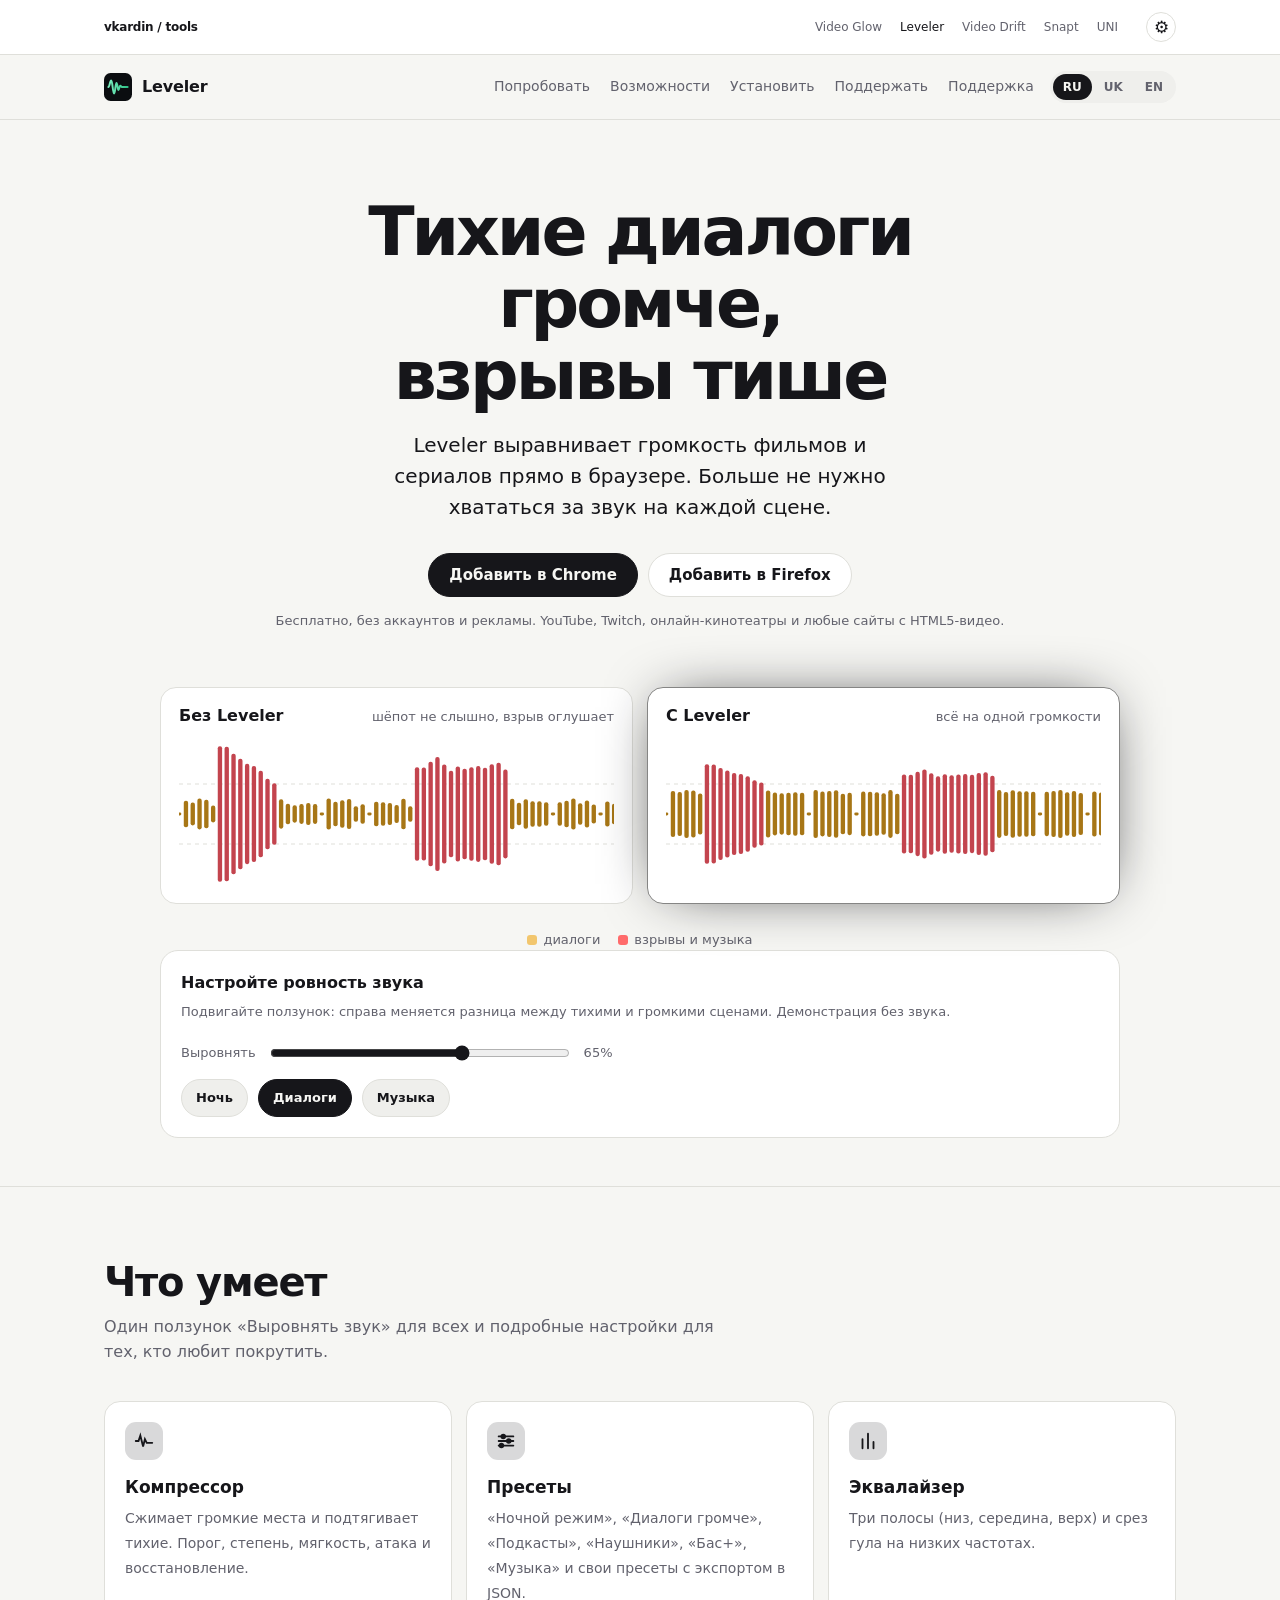
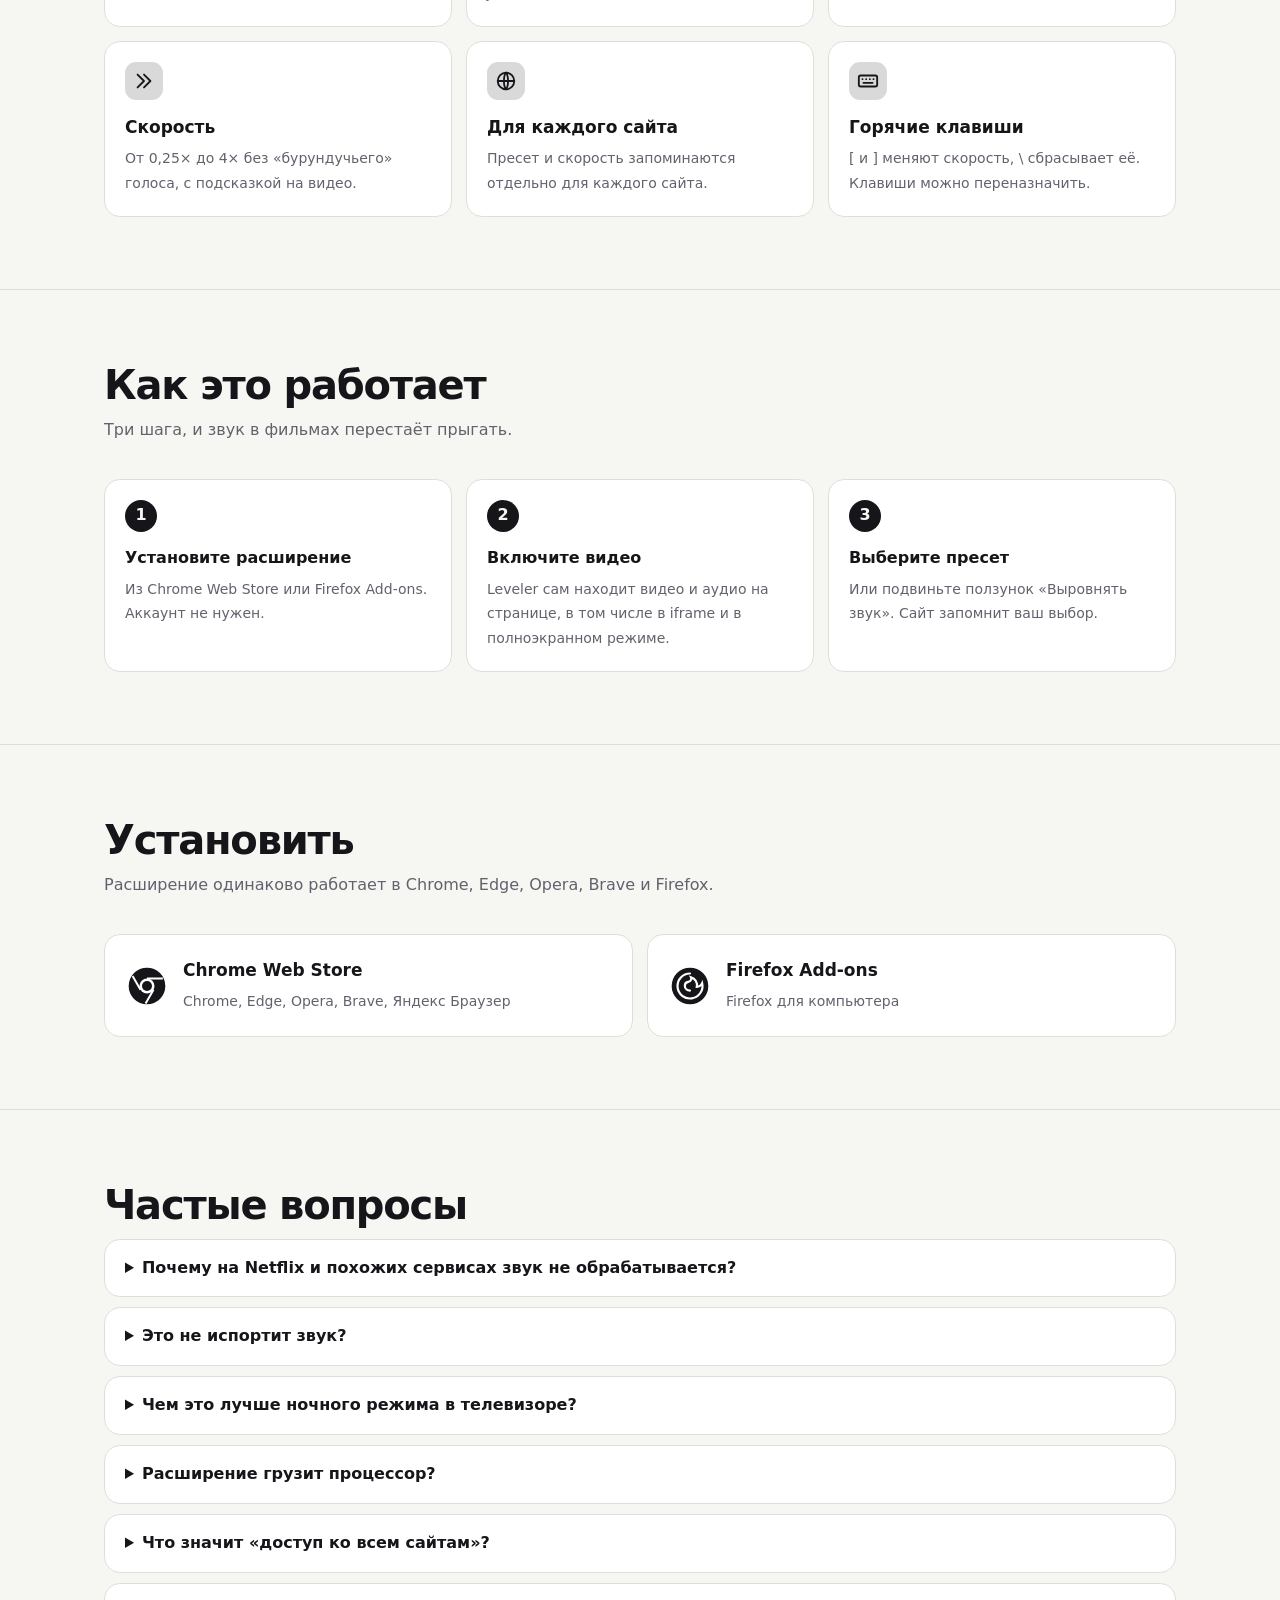
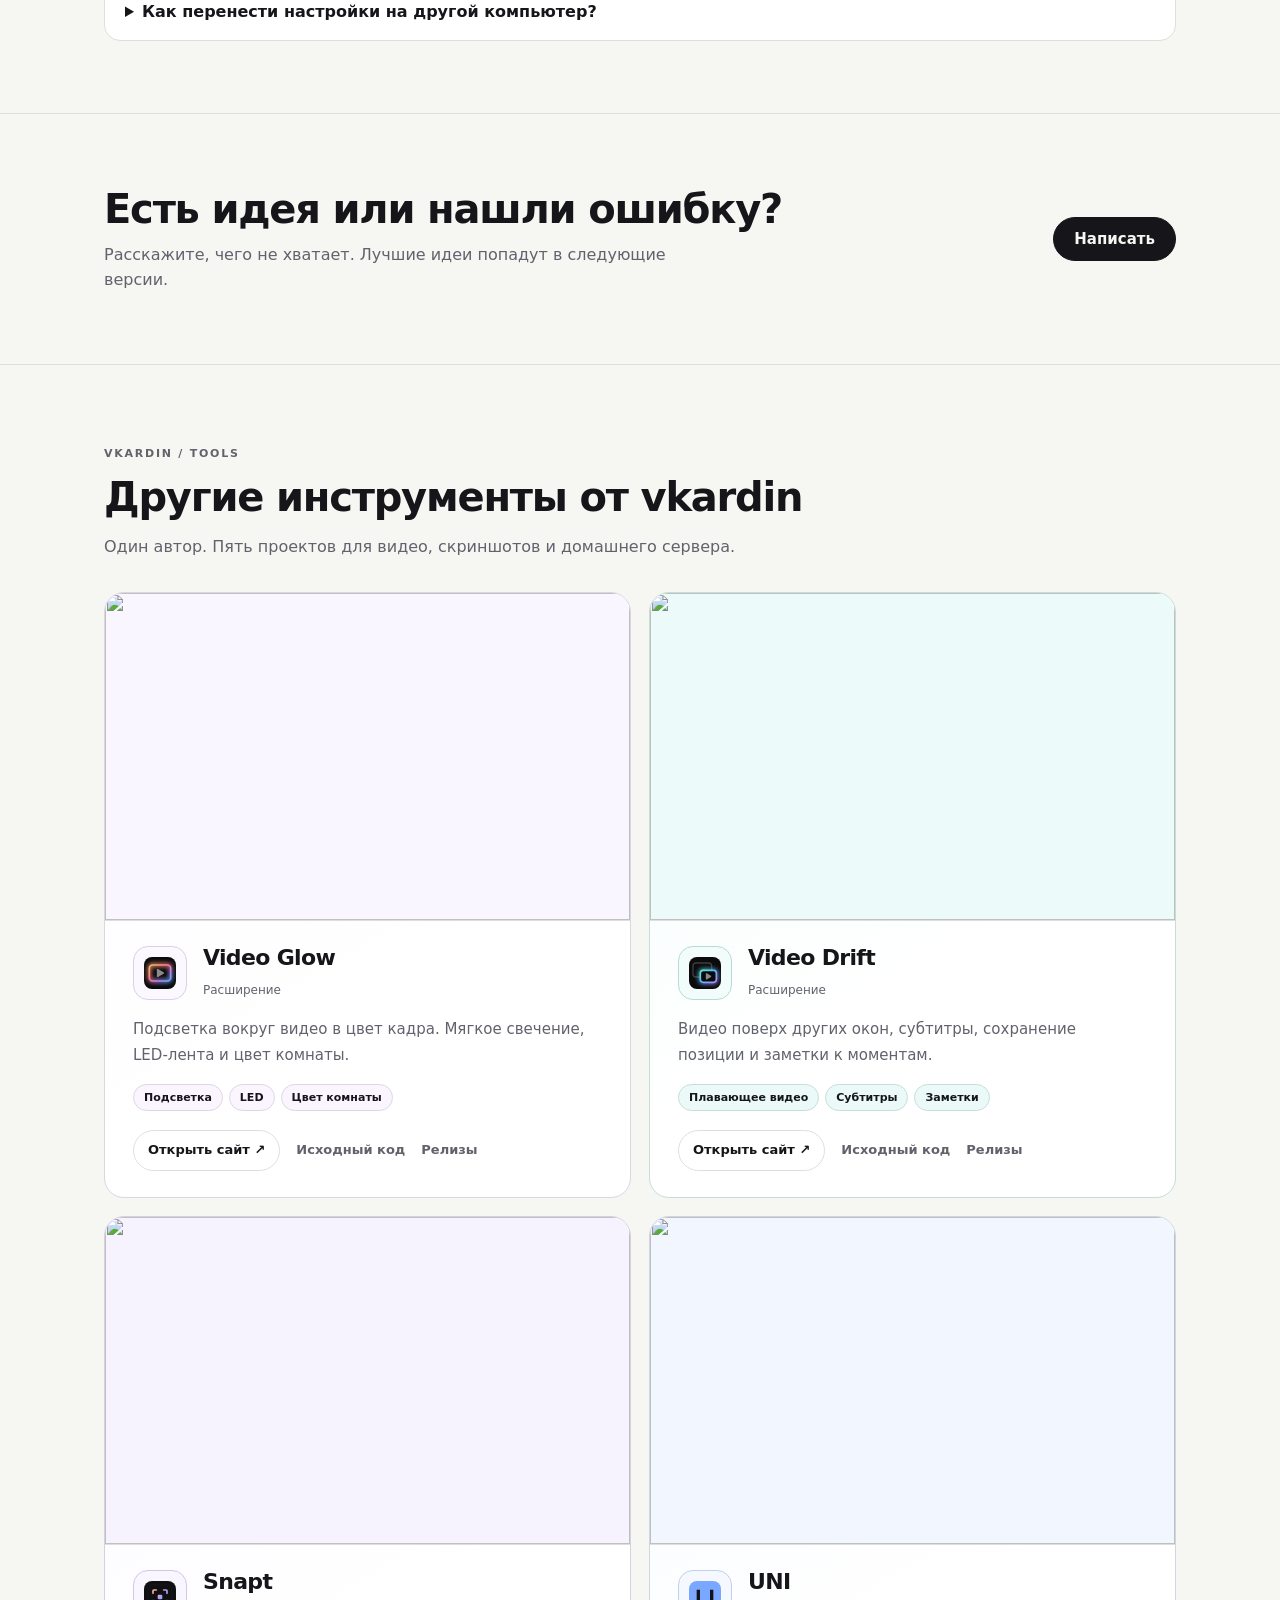
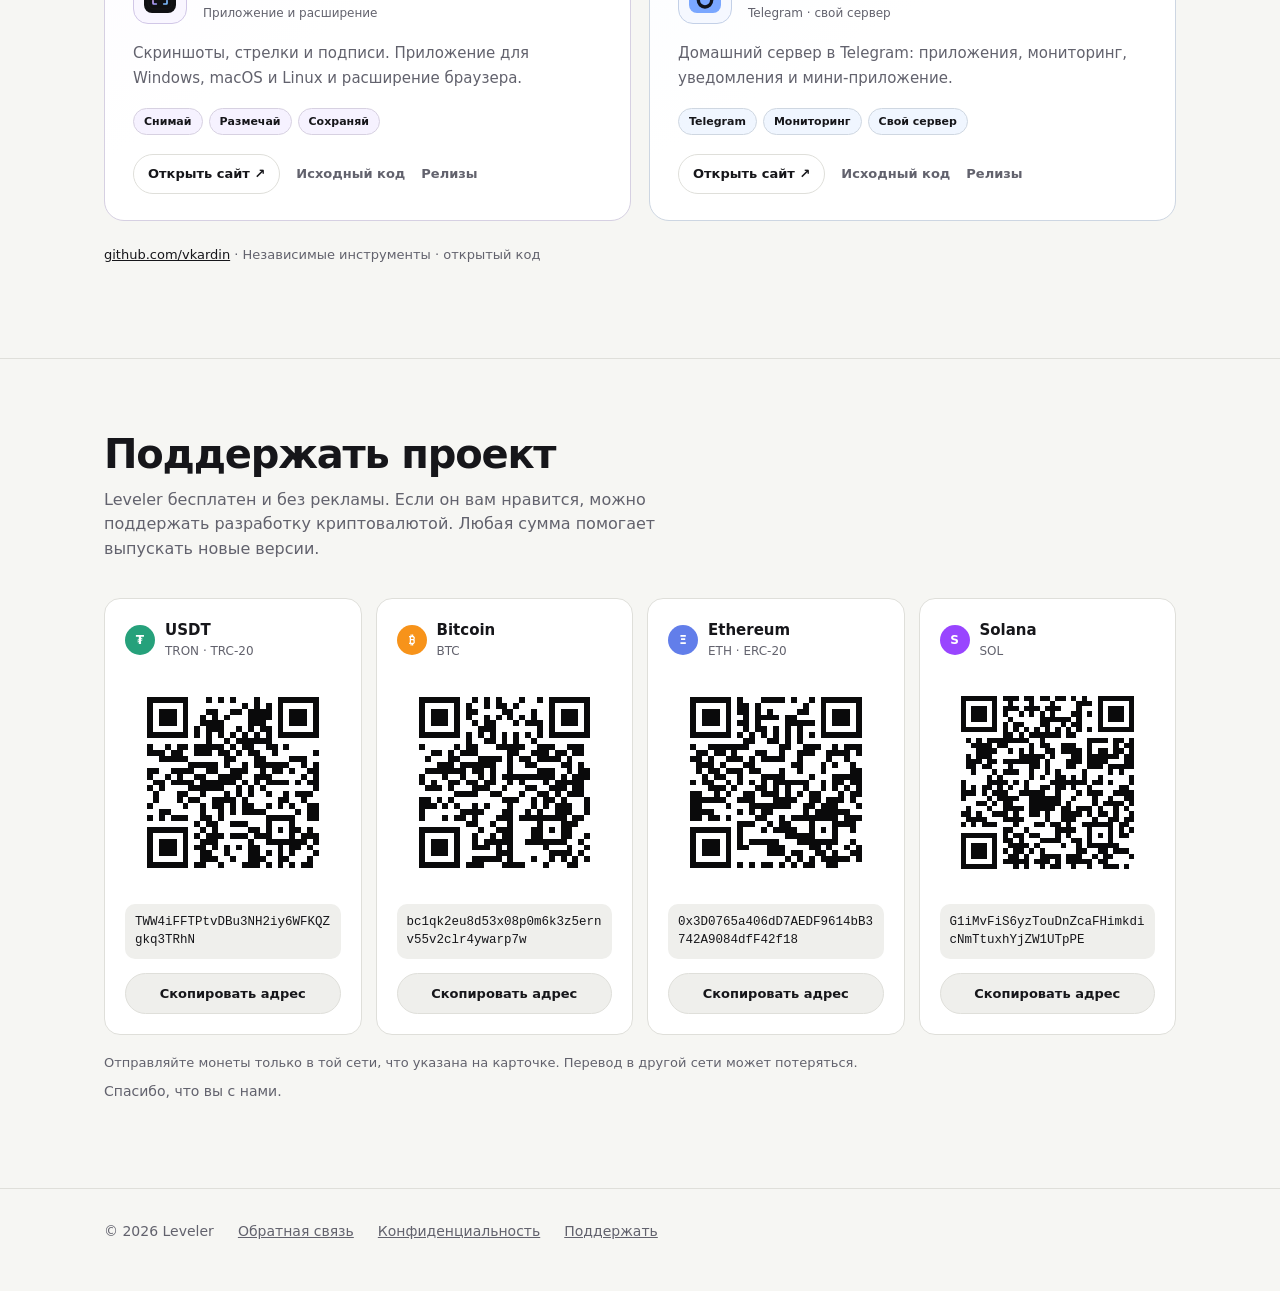
==== commit 7249fefa: "Unify site languages, navigation and interactive previews" ====
--- a/docs/index.html
+++ b/docs/index.html
@@ -1,5 +1,5 @@
 <!doctype html>
-<html lang="ru">
+<html data-site-project="leveler" lang="ru">
 <head>
   <meta charset="utf-8">
   <meta name="viewport" content="width=device-width, initial-scale=1">
@@ -18,26 +18,12 @@
   <link rel="icon" href="img/icon32.png">
   <link rel="icon" href="img/logo.svg" type="image/svg+xml">
   <link rel="stylesheet" href="style.css?v=4">
-<script src="family-head.js?v=2"></script><link rel="stylesheet" href="family.css?v=2">
+<script src="family-head.js?v=3"></script><link rel="stylesheet" href="family.css?v=3">
+<link rel="stylesheet" href="demo-controls.css?v=1">
 </head>
 <body data-family="leveler" style="--family-accent:#63ddb0">
 <a class="family-skip" href="#family-content" data-family-word="skip">Перейти к содержимому</a><nav class="family-nav" aria-label="vkardin projects"><div class="family-nav-inner"><a class="family-brand" href="https://vkardin.github.io/video-glow/projects/">vkardin / tools</a><div class="family-nav-links"><a href="https://vkardin.github.io/video-glow/">Video Glow</a><a href="https://vkardin.github.io/leveler/" aria-current="page">Leveler</a><a href="https://vkardin.github.io/video-drift/">Video Drift</a><a href="https://vkardin.github.io/snapt/">Snapt</a><a href="https://vkardin.github.io/uni-homebot/">UNI</a></div></div></nav>
-  <header class="top">
-    <div class="wrap">
-      <a class="brand" href="#"><img src="img/logo.svg" alt="">Leveler</a>
-      <nav class="nav">
-        <a href="#features" data-i18n="nav_features"></a>
-        <a href="#install" data-i18n="nav_install"></a>
-        <a href="#donate" data-i18n="nav_donate"></a>
-        <a href="support.html" data-i18n="nav_support"></a>
-      </nav>
-      <div class="langs" role="group" aria-label="Language">
-        <button type="button" data-lang="ru">RU</button>
-        <button type="button" data-lang="uk">UK</button>
-        <button type="button" data-lang="en">EN</button>
-      </div>
-    </div>
-  </header>
+  <header class="top"><div class="wrap"><a class="brand" href="#"><img src="img/logo.svg" alt="" width="28" height="28">Leveler</a><nav class="nav" aria-label="Leveler"><a class="opt" href="#demo" data-family-label="try">Попробовать</a><a class="opt" href="#features" data-family-label="features">Возможности</a><a href="#install" data-family-label="install">Установить</a><a class="opt" href="#donate" data-family-label="donate">Поддержать</a><a class="opt" href="support.html" data-family-label="support">Поддержка</a></nav><div class="langs" aria-label="Language"><button type="button" data-lang="ru" aria-pressed="true">RU</button><button type="button" data-lang="uk" aria-pressed="false">UK</button><button type="button" data-lang="en" aria-pressed="false">EN</button></div></div></header>
 
   <main id="family-content" tabindex="-1">
     <section class="hero">
@@ -163,6 +149,7 @@
   </template>
 
   <script src="app.js?v=4"></script>
-<script src="family.js?v=2"></script>
+<script src="family.js?v=3"></script>
+<script src="demo-controls.js?v=1"></script>
 </body>
 </html>
--- a/docs/family.css
+++ b/docs/family.css
@@ -85,3 +85,17 @@
 html[data-motion=reduce]{scroll-behavior:auto!important}
 html[data-motion=reduce] *,html[data-motion=reduce] *::before,html[data-motion=reduce] *::after{animation:none!important;transition:none!important;scroll-behavior:auto!important}
 @media(max-width:760px){.family-nav-inner{gap:8px;padding-inline:18px}.family-nav-links{gap:6px 10px}.family-settings-button{margin-left:0}}
+
+/* One product header on every website. */
+body[data-family] .top .wrap{display:flex;align-items:center;gap:16px;height:64px;max-width:1120px;padding-inline:24px}
+body[data-family] .top .nav{display:flex;align-items:center;gap:20px;margin-left:auto;font-size:14px}
+body[data-family] .top .nav a{color:var(--family-muted);text-decoration:none;white-space:nowrap}
+body[data-family] .top .brand{display:flex;align-items:center;gap:10px;white-space:nowrap;color:var(--family-text);font-size:16px;font-weight:650}
+body[data-family] .top .brand img{display:block;width:28px;height:28px}
+body[data-family] .top .langs{margin-left:0;flex:none}
+body[data-family] .top .langs a,body[data-family] .top .langs button{font:600 12px/1.4 var(--font);padding:5px 10px;border:0;border-radius:999px;text-decoration:none;cursor:pointer;background:none;color:var(--family-muted)}
+body[data-family] .top .langs a[aria-current],body[data-family] .top .langs button[aria-pressed=true]{background:var(--family-text);color:var(--family-bg)}
+@media(max-width:760px){body[data-family] .top .wrap{height:60px;padding-inline:18px;gap:12px}body[data-family] .top .nav{gap:12px}body[data-family] .top .nav .opt{display:none}}
+@media(max-width:430px){body[data-family] .top .nav{display:none}body[data-family] .top .langs{margin-left:auto}body[data-family] .top .brand{font-size:15px}}
+:root[data-theme=light] body[data-family=video-drift] .hero h1 em{background-image:linear-gradient(90deg,#087d70,#2464b8,#7043bb)}
+@media(prefers-color-scheme:light){:root:not([data-theme=dark]) body[data-family=video-drift] .hero h1 em{background-image:linear-gradient(90deg,#087d70,#2464b8,#7043bb)}}
--- a/docs/demo-controls.css
+++ b/docs/demo-controls.css
@@ -0,0 +1,19 @@
+.fd-controls{margin:20px auto 0;padding:20px;border:1px solid var(--family-line);border-radius:18px;background:var(--family-card);color:var(--family-text);max-width:960px;text-align:left}
+.fd-controls .fd-title{font-size:16px;font-weight:650;margin:0 0 6px}
+.fd-controls .fd-hint{color:var(--family-muted);font-size:13px;line-height:1.6;margin:0 0 16px}
+.fd-row{display:flex;align-items:center;gap:10px;flex-wrap:wrap;margin-top:12px}
+.fd-row button{font:600 13px/1.4 var(--font);border:1px solid var(--family-line);border-radius:999px;background:var(--family-field);color:var(--family-text);padding:9px 14px;cursor:pointer}
+.fd-row button[aria-pressed=true]{background:var(--family-text);color:var(--family-bg);border-color:var(--family-text)}
+.fd-row button:hover{border-color:var(--family-muted)}
+.fd-controls label{font-size:13px;color:var(--family-muted);display:flex;gap:12px;align-items:center;flex-wrap:wrap}
+.fd-controls input[type=range]{accent-color:var(--family-text);flex:1;min-width:130px;max-width:300px;height:24px}
+.fd-controls input[type=text]{background:var(--family-bg);border:1px solid var(--family-line);border-radius:10px;color:var(--family-text);font:14px var(--font);padding:9px 12px;max-width:260px;width:100%}
+.fd-controls input[type=checkbox]{accent-color:var(--family-text);width:17px;height:17px}
+.fd-status{font-size:13px;color:var(--family-muted);min-height:20px;margin:12px 0 0}
+.fd-caption{position:absolute;left:12%;top:62%;max-width:80%;padding:4px 8px;border-radius:5px;background:#101013dc;color:#f3f2ef;font:600 13px/1.3 system-ui,sans-serif;overflow-wrap:anywhere;pointer-events:none}
+.phone .fd-controls{padding:14px;width:330px;max-width:100%;background:var(--family-card)}
+.phone .fd-row{gap:6px}.phone .fd-row button{font-size:11px;padding:7px 10px}
+[data-site-demo] [hidden],.demo .arrow[hidden]{display:none!important}
+@media(max-width:600px){.fd-controls{padding:16px;margin-top:16px}.fd-row{gap:8px}.fd-controls input[type=text]{max-width:100%}}
+
+.hero .wrap > .fd-controls{grid-column:1/-1;width:100%;margin-top:0;box-sizing:border-box}
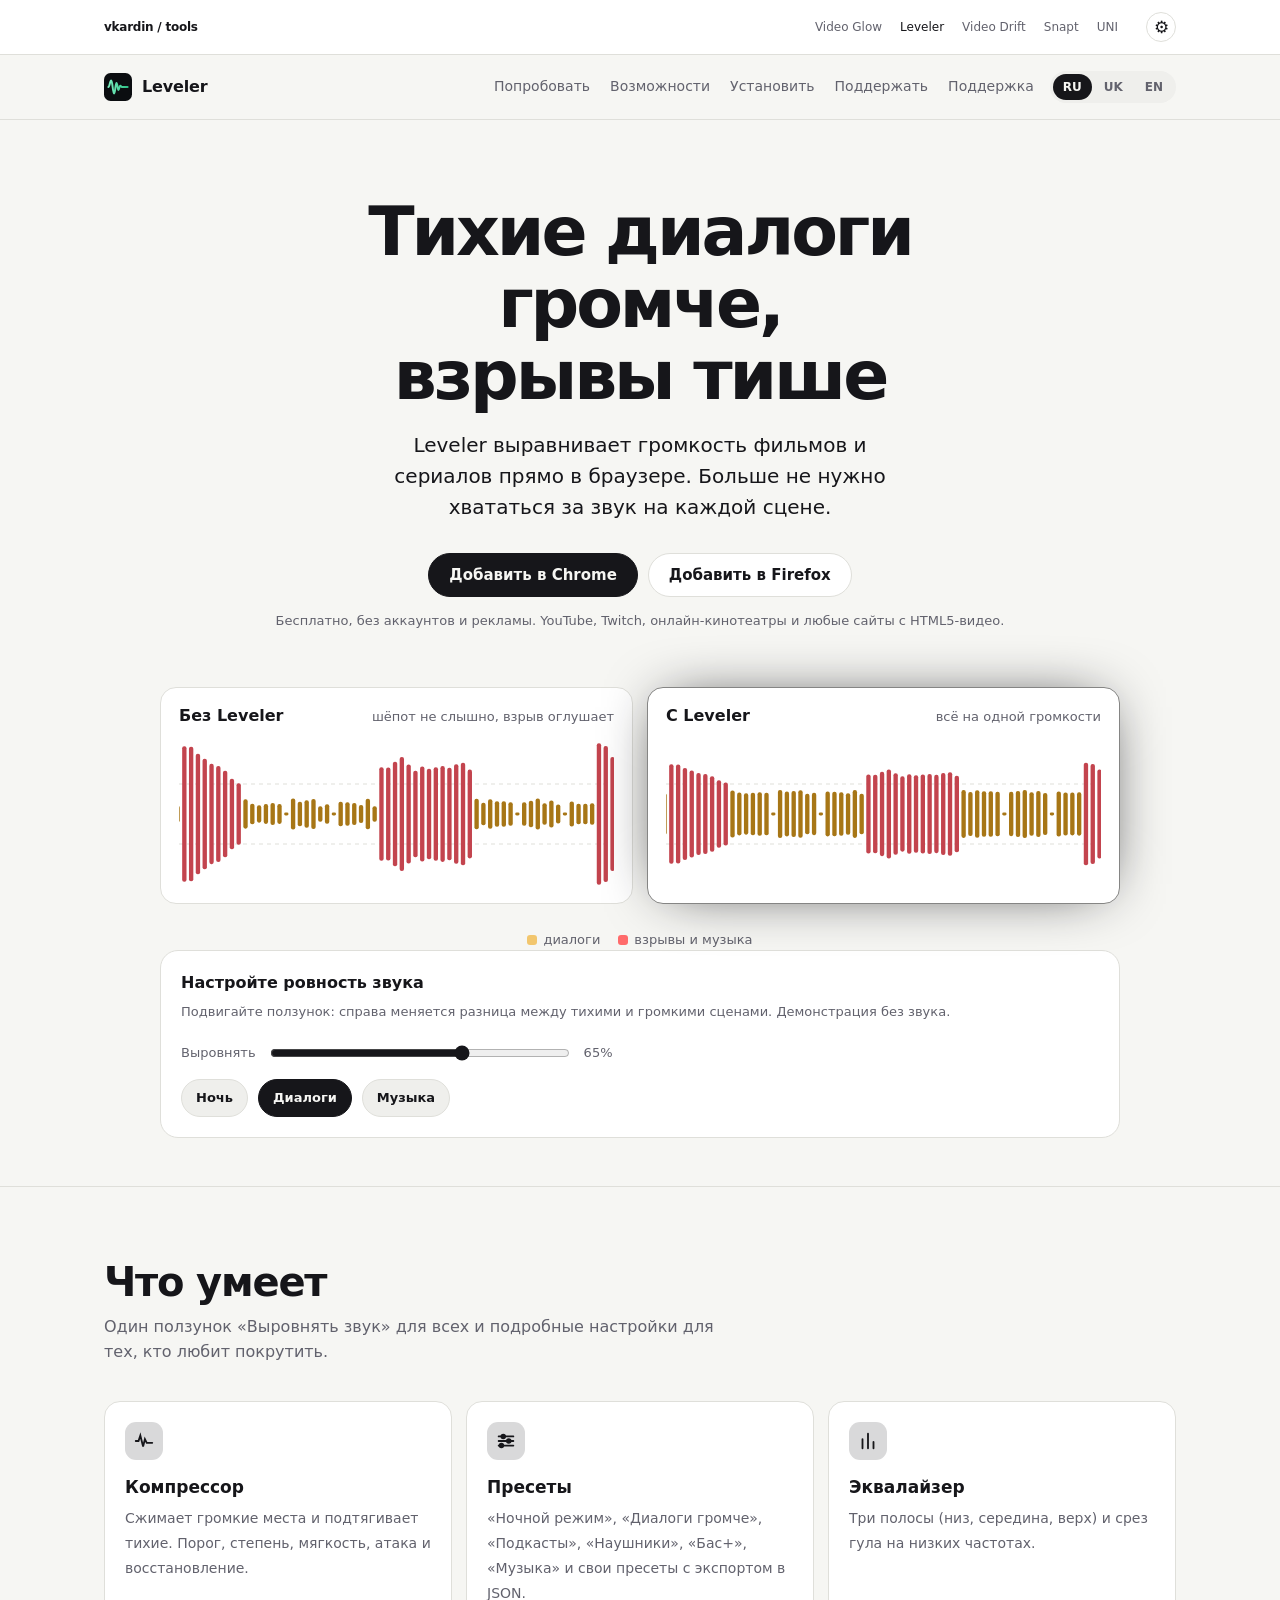
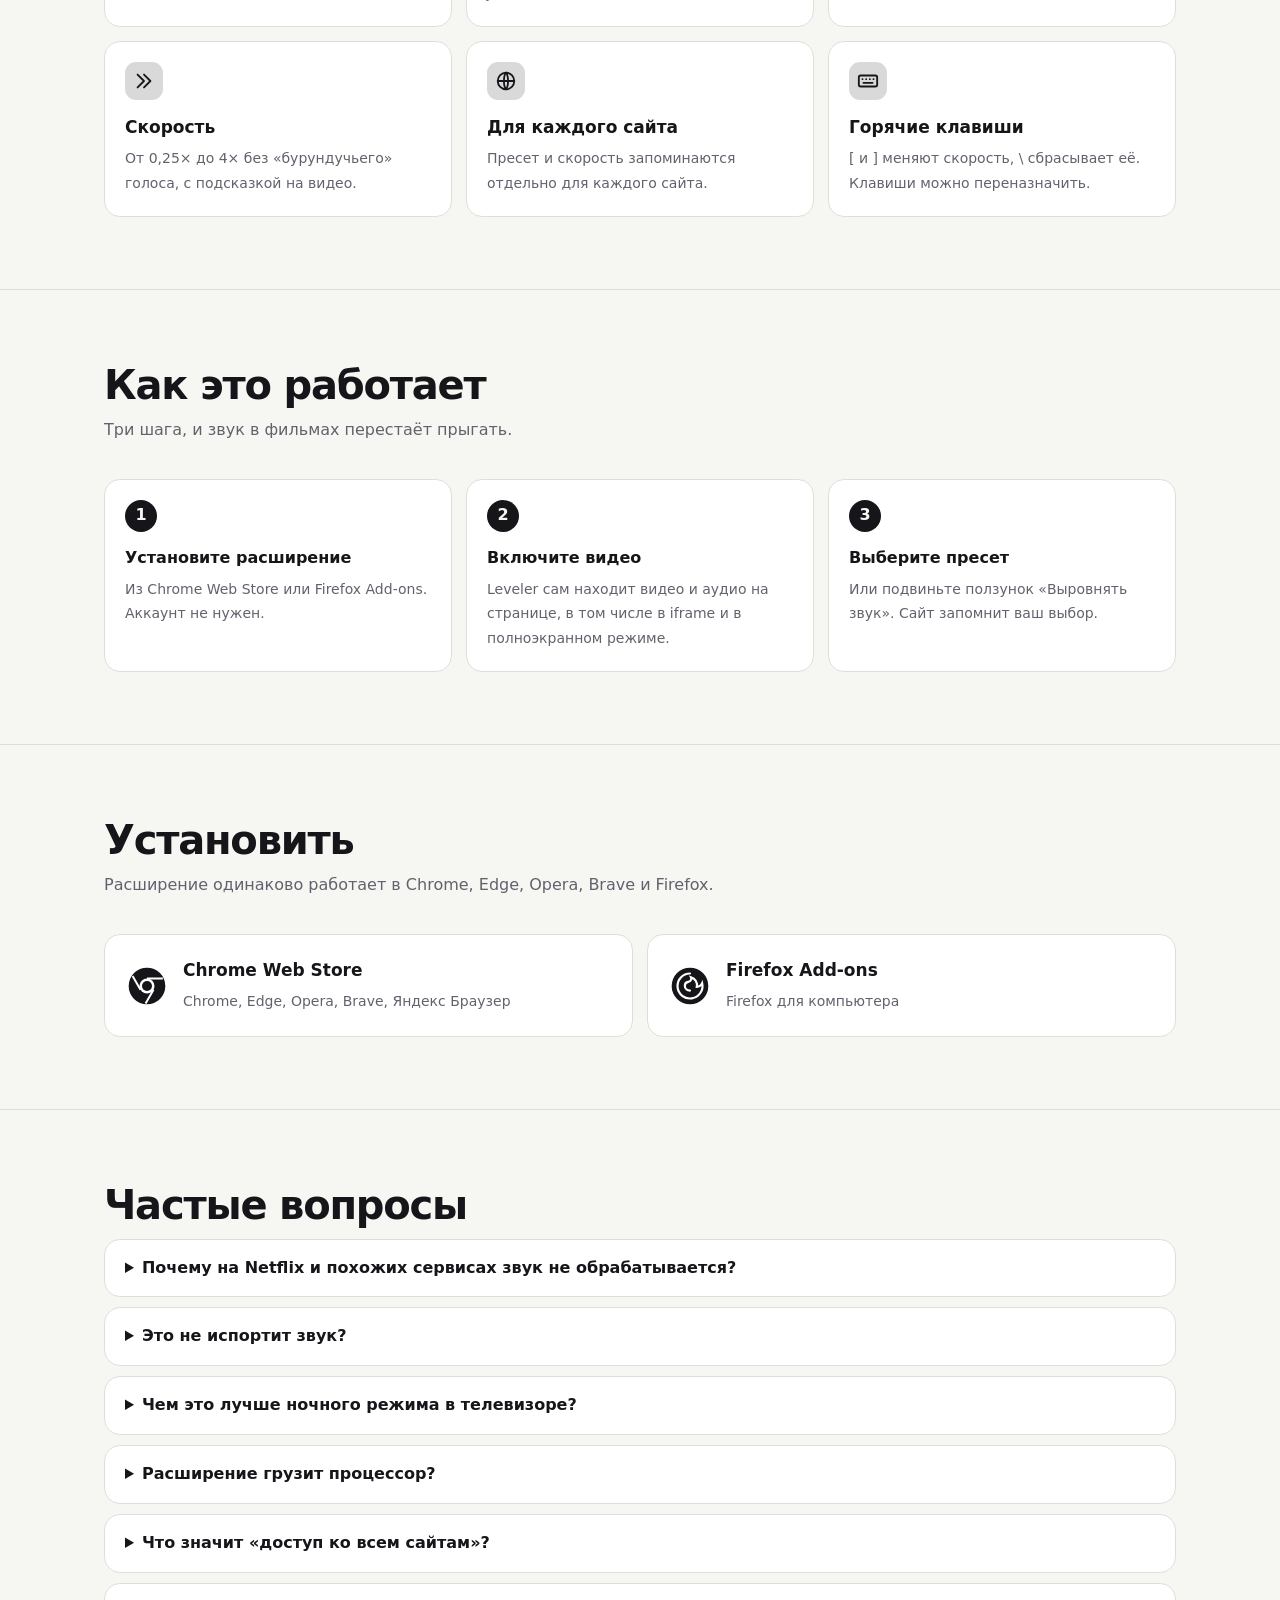
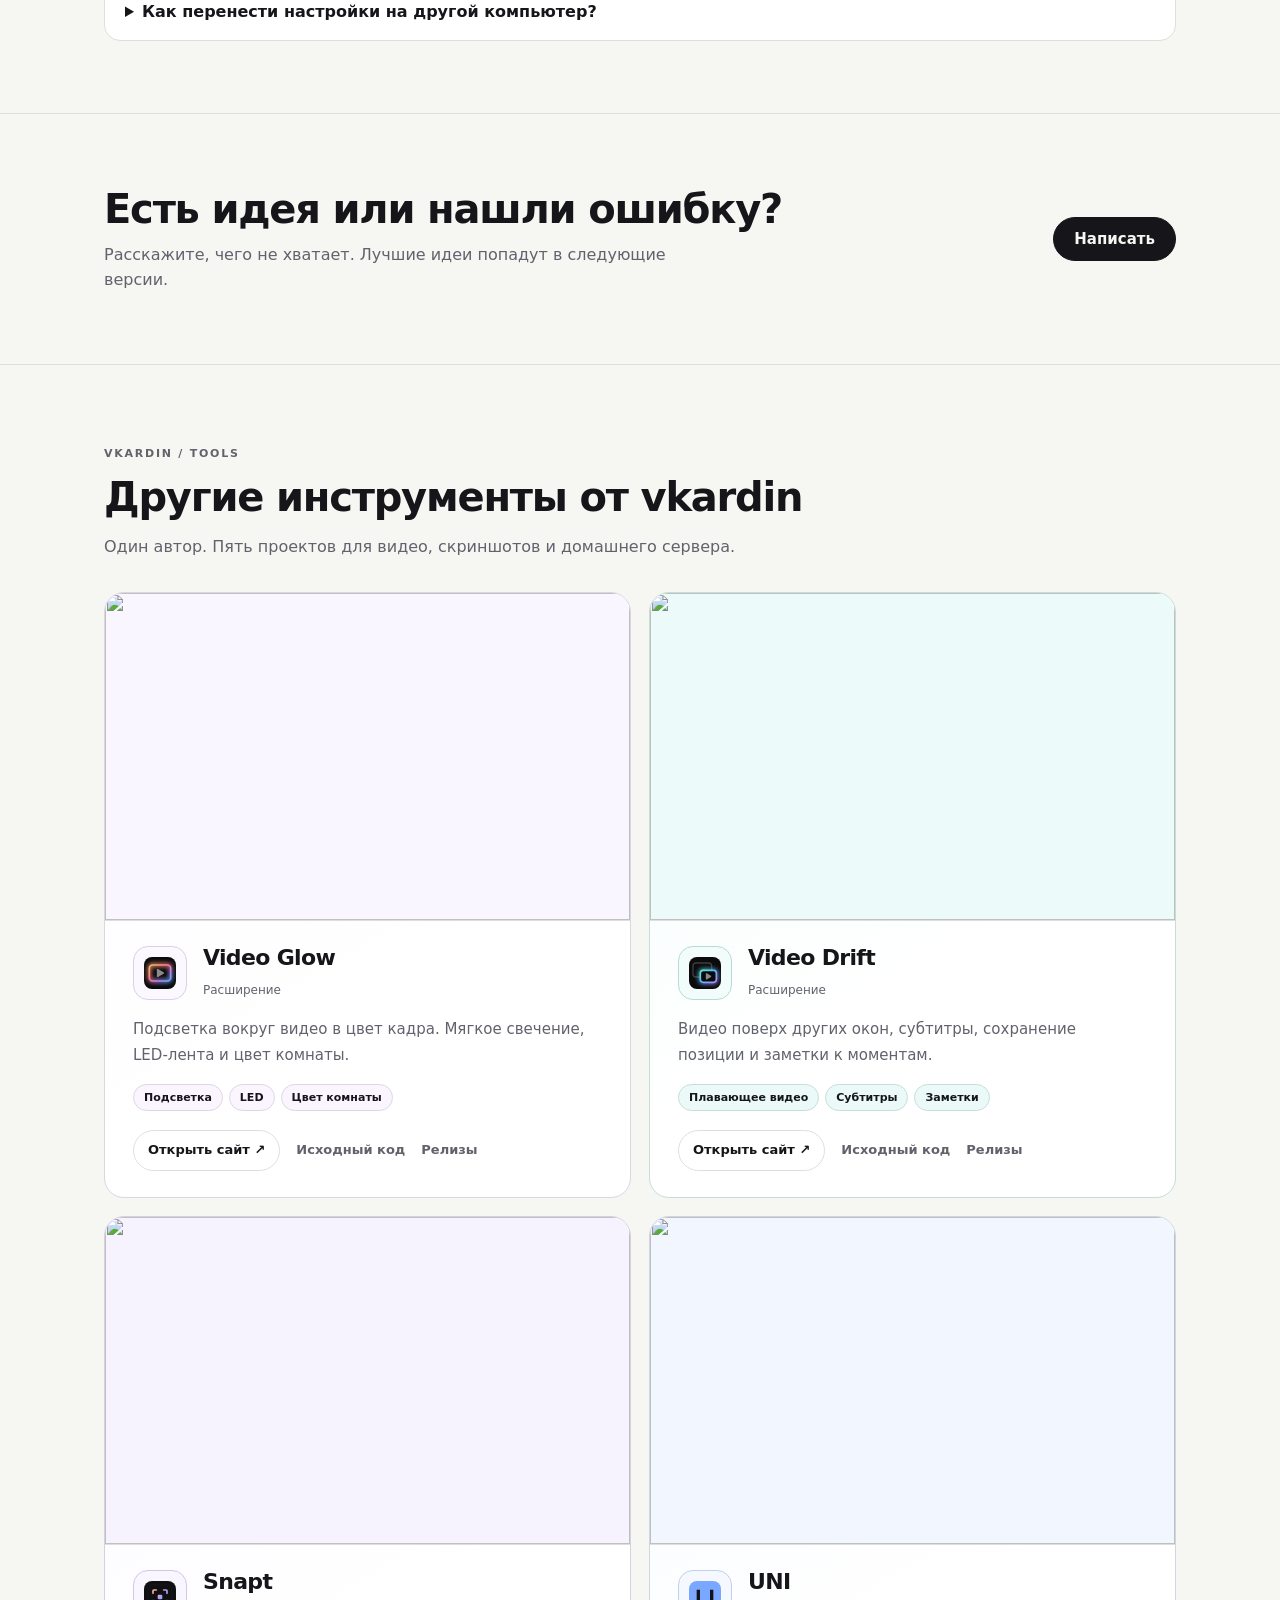
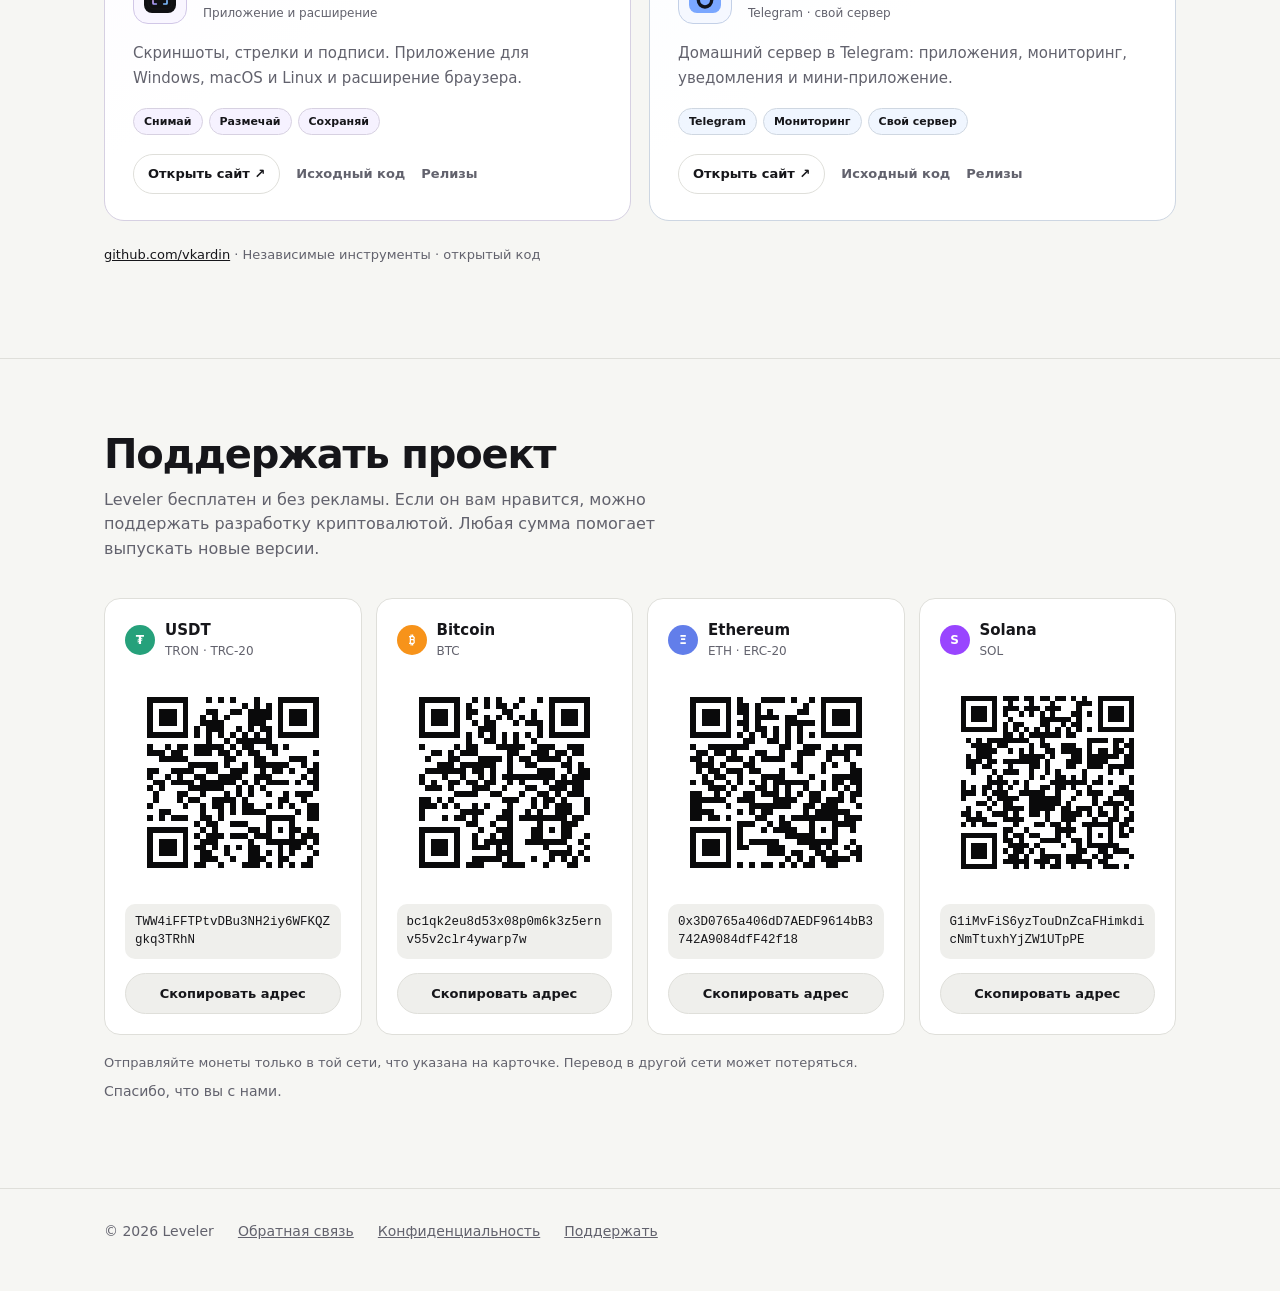
==== commit d67fe73f: "Share scroll reveal animations across project sites" ====
--- a/docs/index.html
+++ b/docs/index.html
@@ -18,7 +18,7 @@
   <link rel="icon" href="img/icon32.png">
   <link rel="icon" href="img/logo.svg" type="image/svg+xml">
   <link rel="stylesheet" href="style.css?v=4">
-<script src="family-head.js?v=3"></script><link rel="stylesheet" href="family.css?v=3">
+<script src="family-head.js?v=4"></script><link rel="stylesheet" href="family.css?v=4">
 <link rel="stylesheet" href="demo-controls.css?v=1">
 </head>
 <body data-family="leveler" style="--family-accent:#63ddb0">
@@ -149,7 +149,7 @@
   </template>
 
   <script src="app.js?v=4"></script>
-<script src="family.js?v=3"></script>
+<script src="family.js?v=4"></script>
 <script src="demo-controls.js?v=1"></script>
 </body>
 </html>
--- a/docs/family.css
+++ b/docs/family.css
@@ -99,3 +99,12 @@
 @media(max-width:430px){body[data-family] .top .nav{display:none}body[data-family] .top .langs{margin-left:auto}body[data-family] .top .brand{font-size:15px}}
 :root[data-theme=light] body[data-family=video-drift] .hero h1 em{background-image:linear-gradient(90deg,#087d70,#2464b8,#7043bb)}
 @media(prefers-color-scheme:light){:root:not([data-theme=dark]) body[data-family=video-drift] .hero h1 em{background-image:linear-gradient(90deg,#087d70,#2464b8,#7043bb)}}
+
+/* Shared scroll reveal: same distance, timing and stagger on every site. */
+.family-reveal-pending{opacity:0;transform:translateY(18px)}
+.family-reveal-enter{animation:family-reveal-in .6s cubic-bezier(.2,.7,.2,1) backwards;animation-delay:var(--family-reveal-delay,0ms)}
+@keyframes family-reveal-in{from{opacity:0;transform:translateY(18px)}to{opacity:1;transform:translateY(0)}}
+:root[data-motion=reduce] .family-reveal-pending{opacity:1!important;transform:none!important}
+:root[data-motion=reduce] .family-reveal-enter{animation:none!important}
+@media(prefers-reduced-motion:reduce){.family-reveal-pending{opacity:1!important;transform:none!important}.family-reveal-enter{animation:none!important}}
+@media print{.family-reveal-pending{opacity:1!important;transform:none!important}.family-reveal-enter{animation:none!important}}
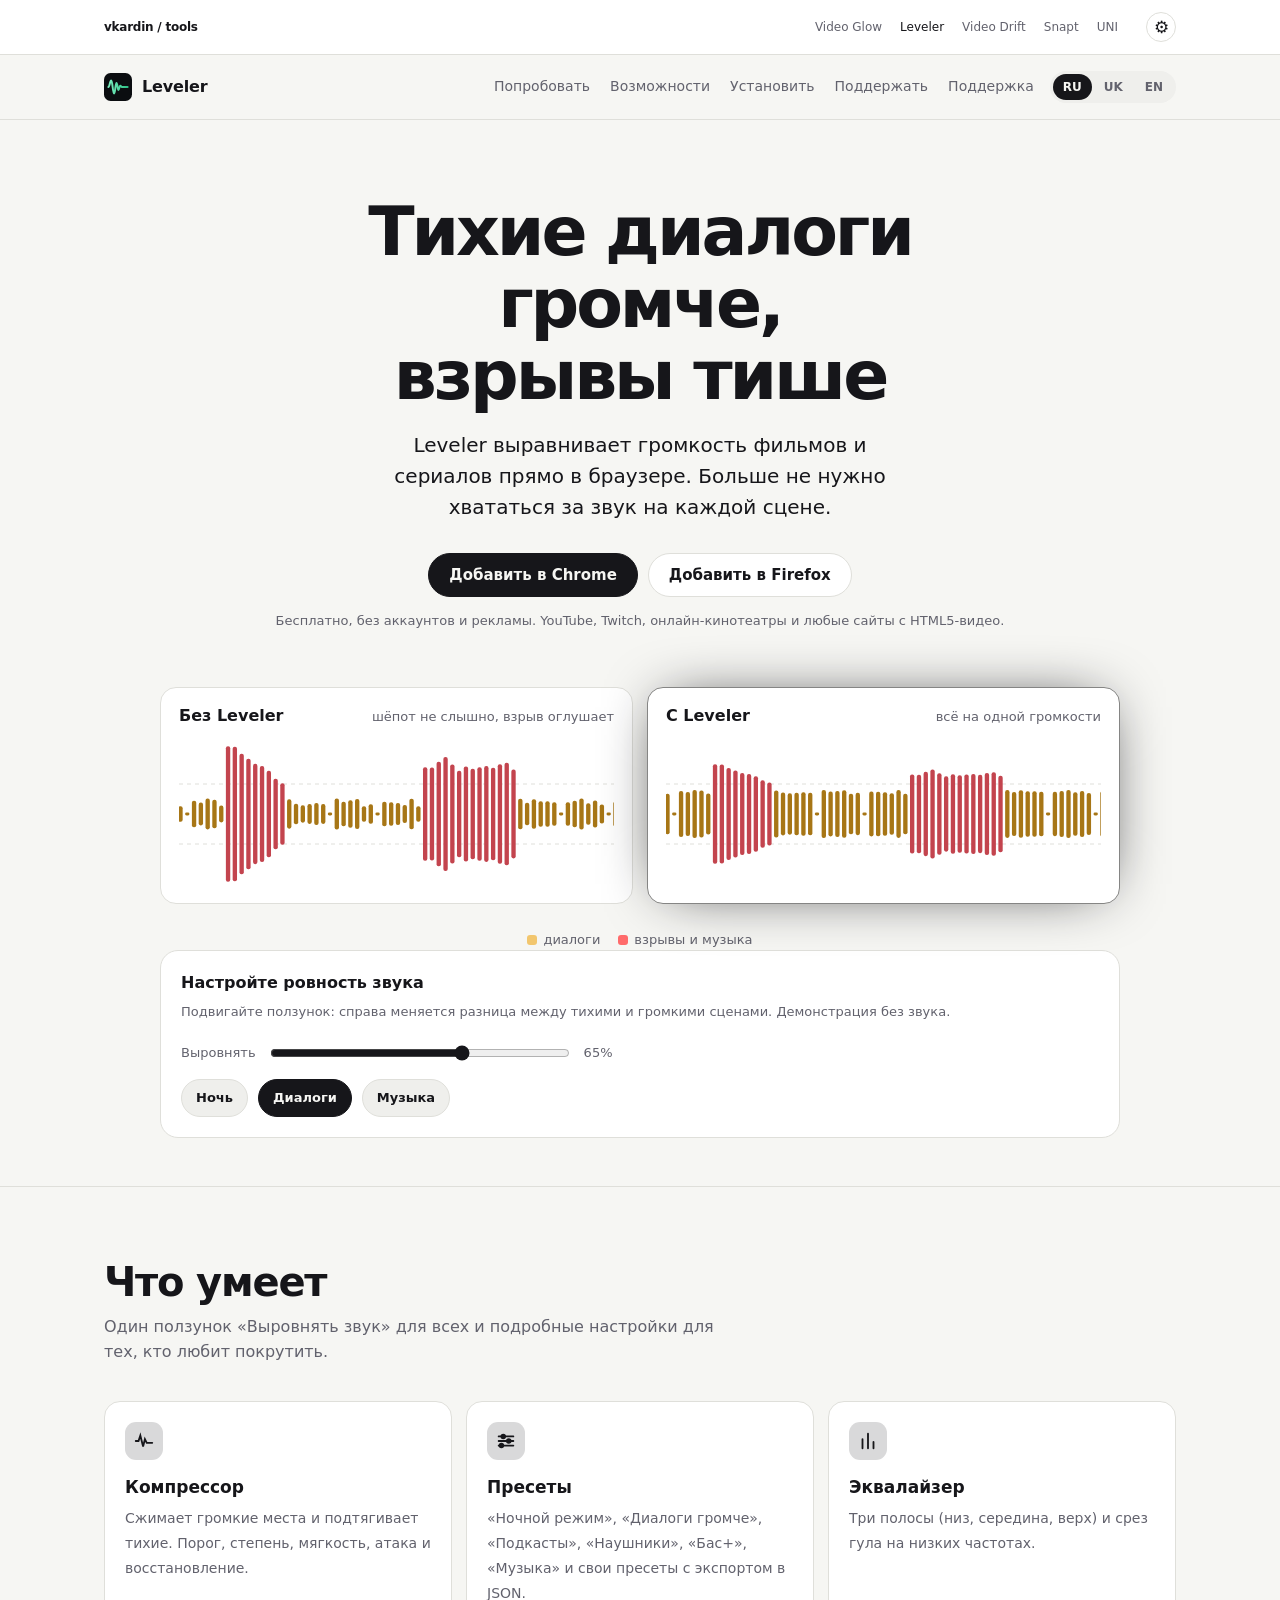
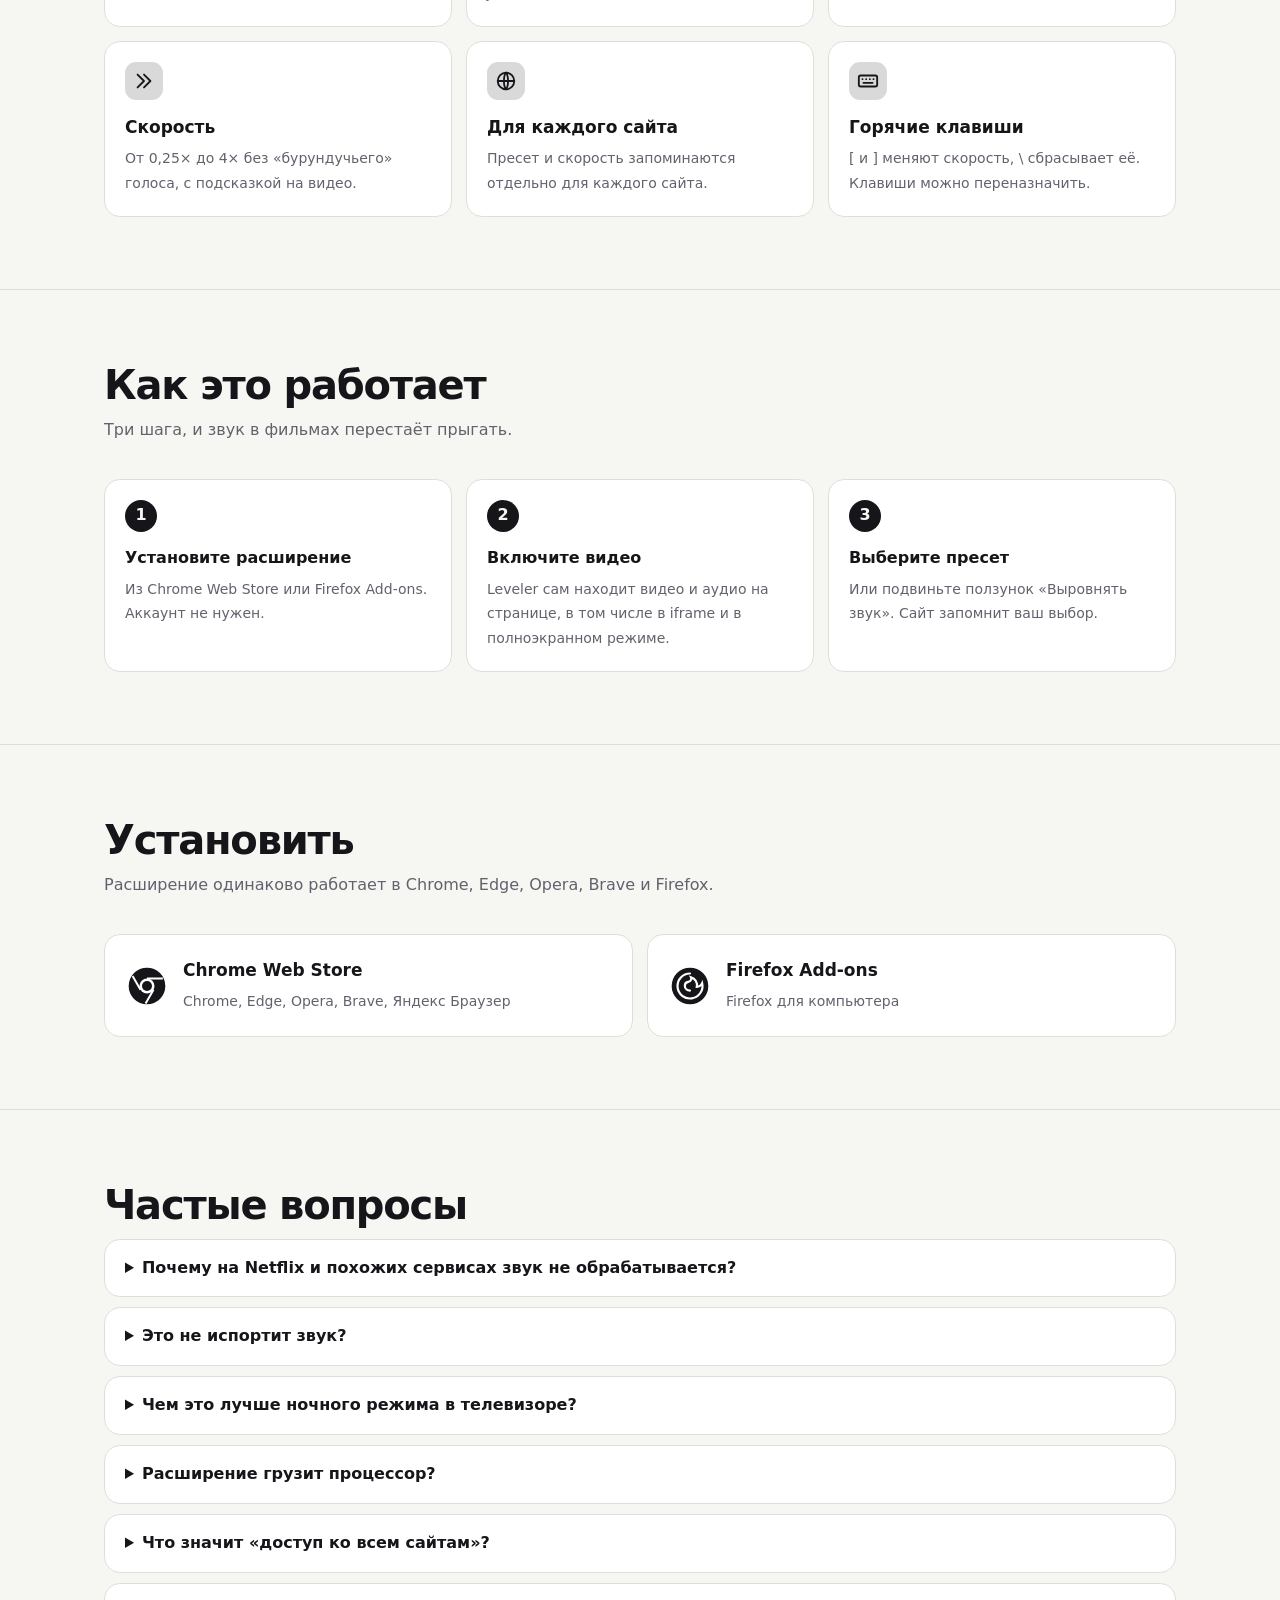
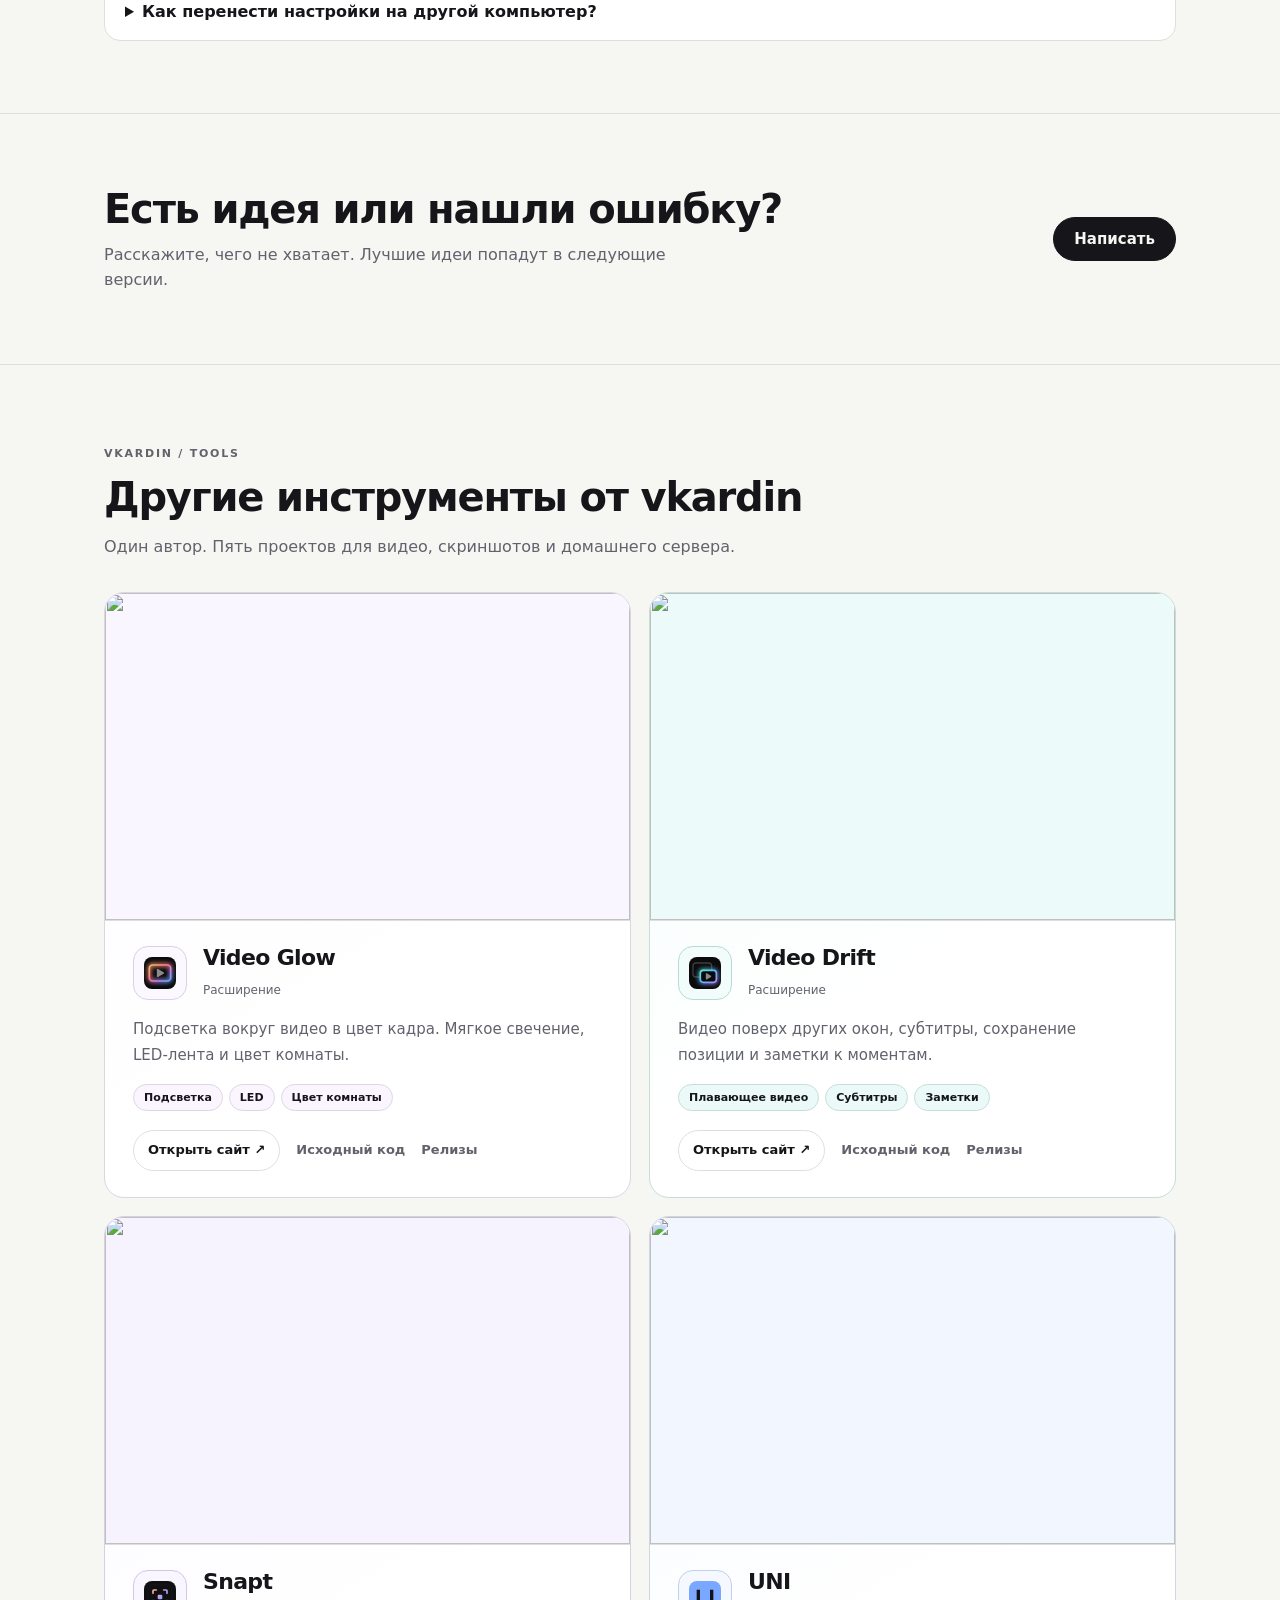
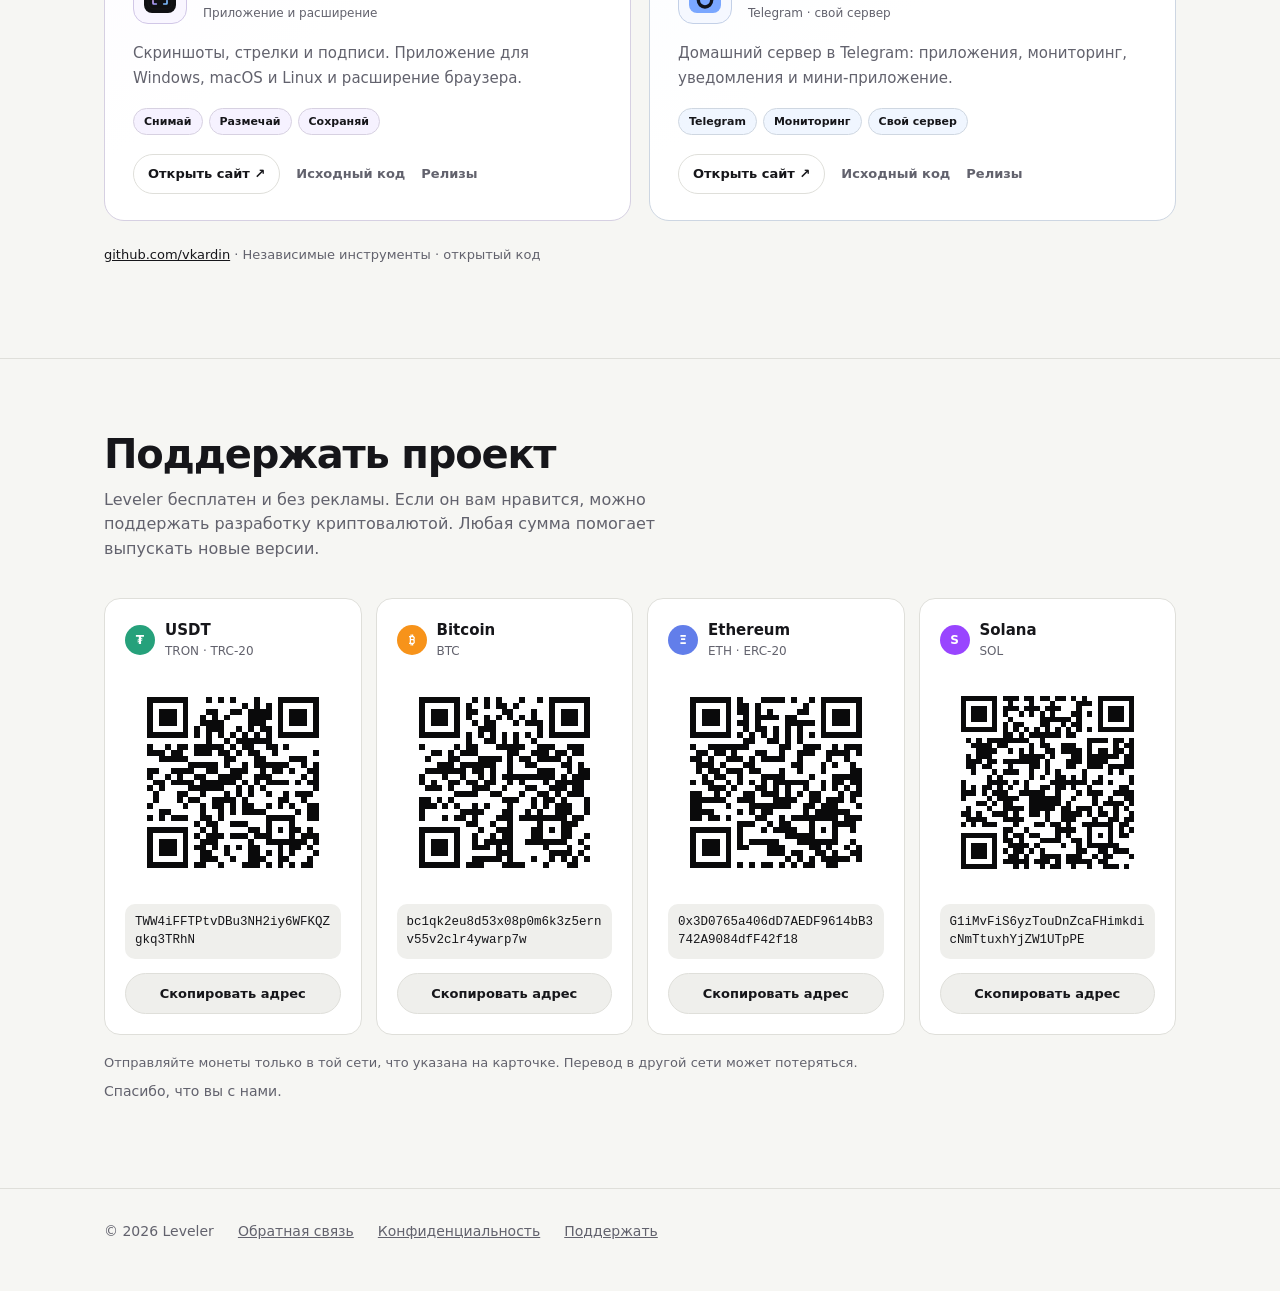
==== commit e40f58c6: "Point the project catalogue links to vkardin.github.io" ====
--- a/docs/index.html
+++ b/docs/index.html
@@ -22,7 +22,7 @@
 <link rel="stylesheet" href="demo-controls.css?v=1">
 </head>
 <body data-family="leveler" style="--family-accent:#63ddb0">
-<a class="family-skip" href="#family-content" data-family-word="skip">Перейти к содержимому</a><nav class="family-nav" aria-label="vkardin projects"><div class="family-nav-inner"><a class="family-brand" href="https://vkardin.github.io/video-glow/projects/">vkardin / tools</a><div class="family-nav-links"><a href="https://vkardin.github.io/video-glow/">Video Glow</a><a href="https://vkardin.github.io/leveler/" aria-current="page">Leveler</a><a href="https://vkardin.github.io/video-drift/">Video Drift</a><a href="https://vkardin.github.io/snapt/">Snapt</a><a href="https://vkardin.github.io/uni-homebot/">UNI</a></div></div></nav>
+<a class="family-skip" href="#family-content" data-family-word="skip">Перейти к содержимому</a><nav class="family-nav" aria-label="vkardin projects"><div class="family-nav-inner"><a class="family-brand" href="https://vkardin.github.io/">vkardin / tools</a><div class="family-nav-links"><a href="https://vkardin.github.io/video-glow/">Video Glow</a><a href="https://vkardin.github.io/leveler/" aria-current="page">Leveler</a><a href="https://vkardin.github.io/video-drift/">Video Drift</a><a href="https://vkardin.github.io/snapt/">Snapt</a><a href="https://vkardin.github.io/uni-homebot/">UNI</a></div></div></nav>
   <header class="top"><div class="wrap"><a class="brand" href="#"><img src="img/logo.svg" alt="" width="28" height="28">Leveler</a><nav class="nav" aria-label="Leveler"><a class="opt" href="#demo" data-family-label="try">Попробовать</a><a class="opt" href="#features" data-family-label="features">Возможности</a><a href="#install" data-family-label="install">Установить</a><a class="opt" href="#donate" data-family-label="donate">Поддержать</a><a class="opt" href="support.html" data-family-label="support">Поддержка</a></nav><div class="langs" aria-label="Language"><button type="button" data-lang="ru" aria-pressed="true">RU</button><button type="button" data-lang="uk" aria-pressed="false">UK</button><button type="button" data-lang="en" aria-pressed="false">EN</button></div></div></header>
 
   <main id="family-content" tabindex="-1">
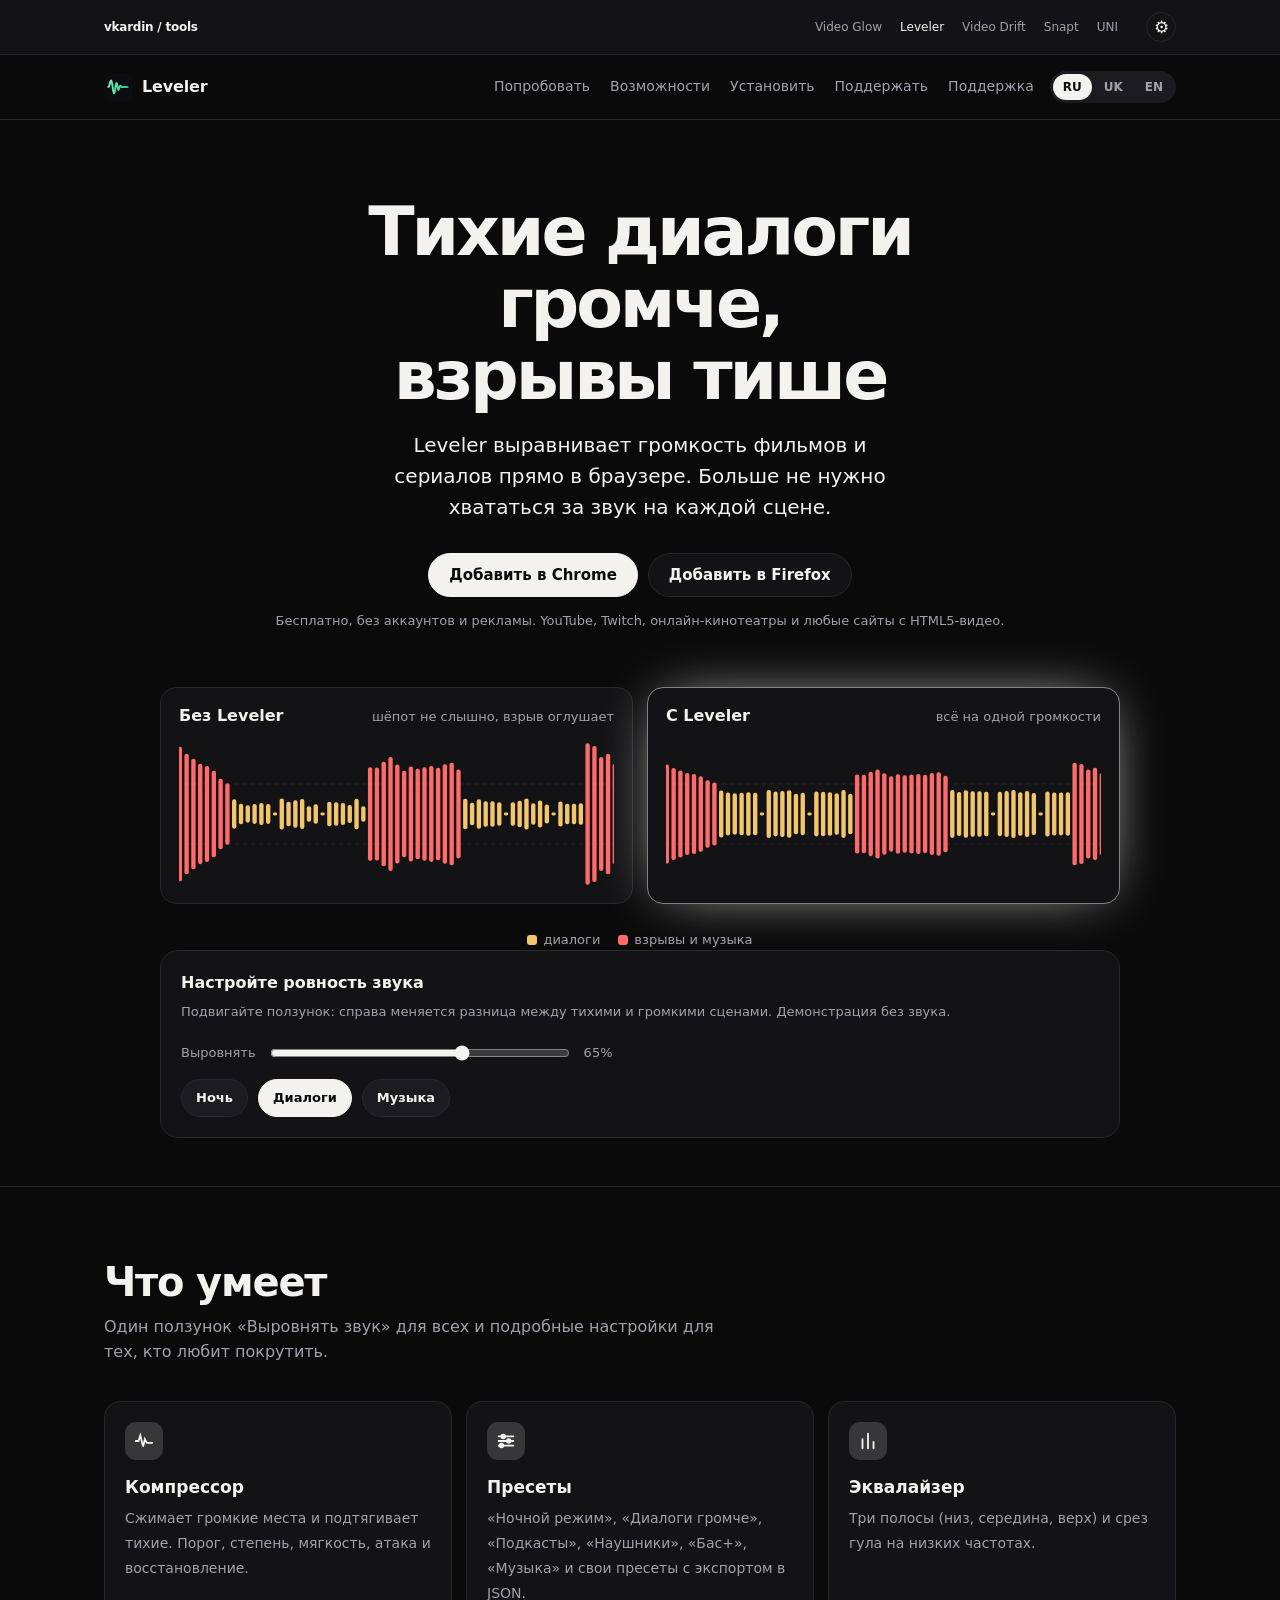
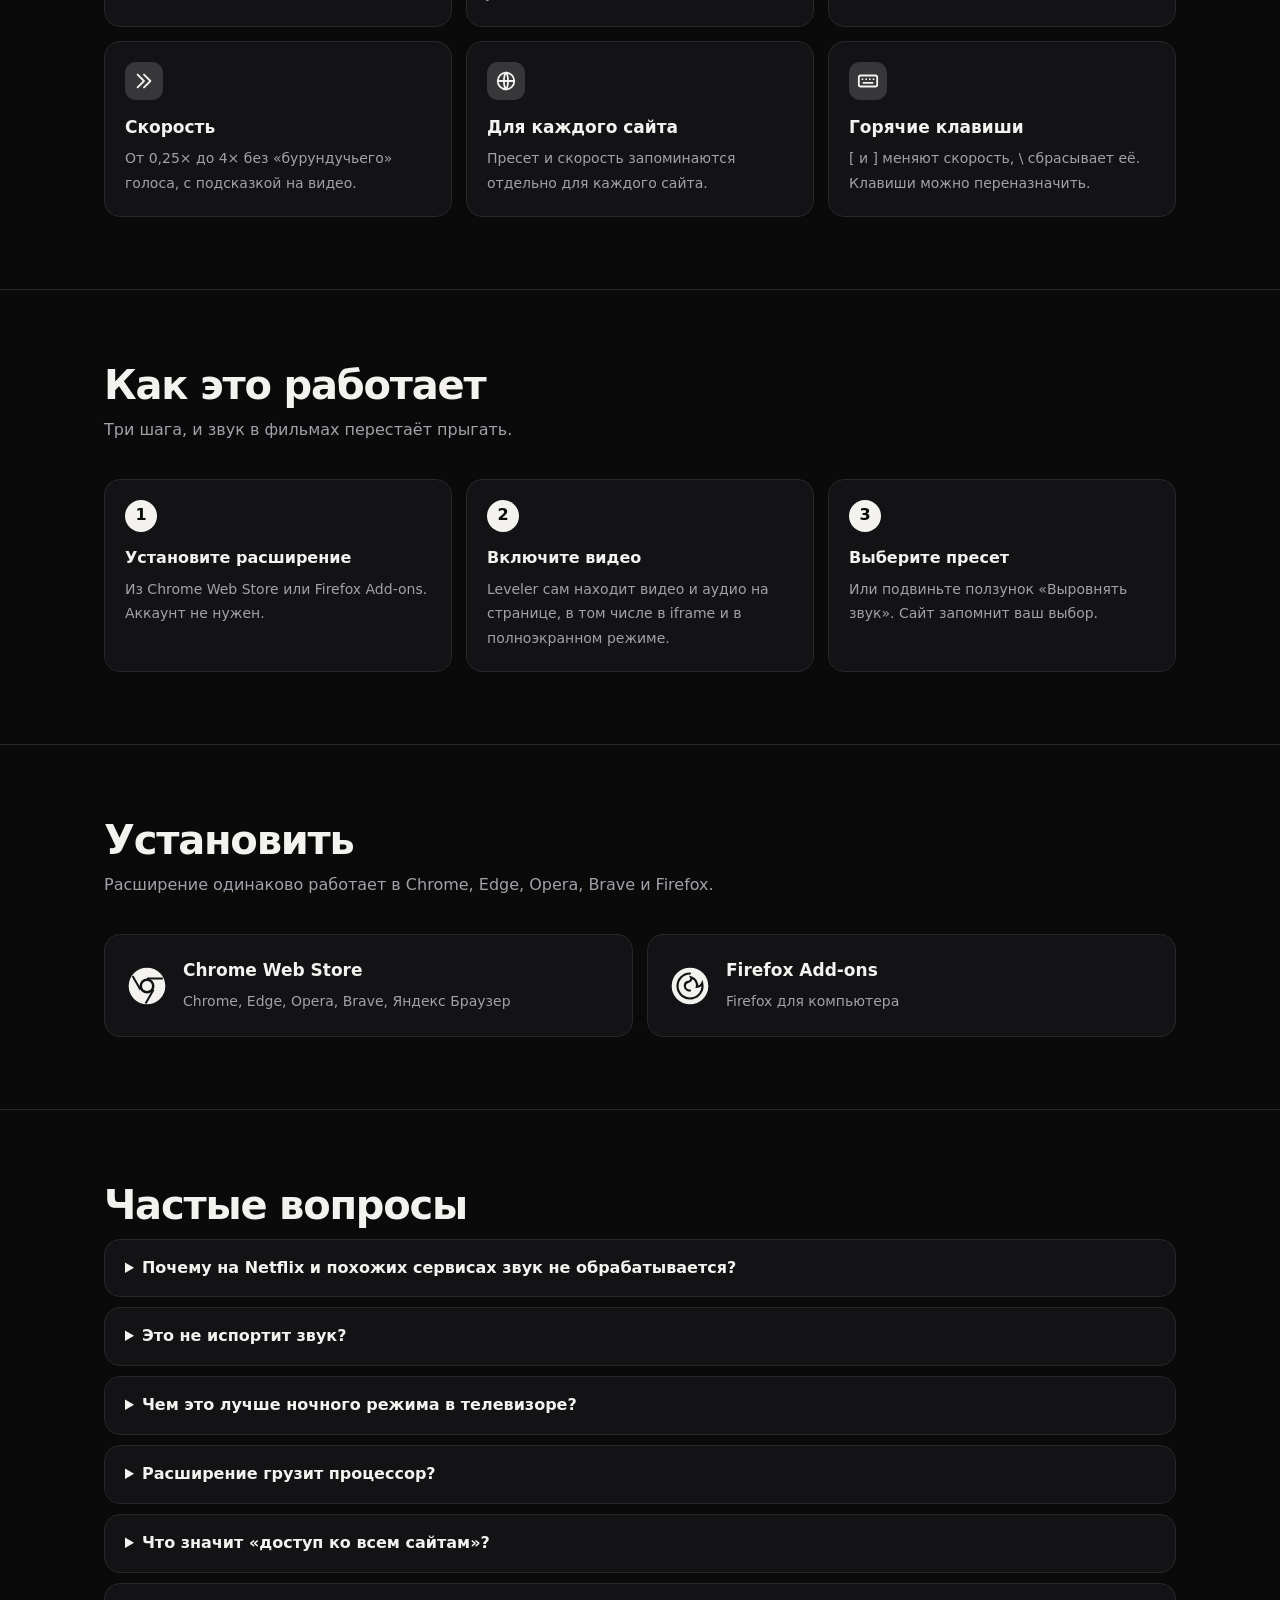
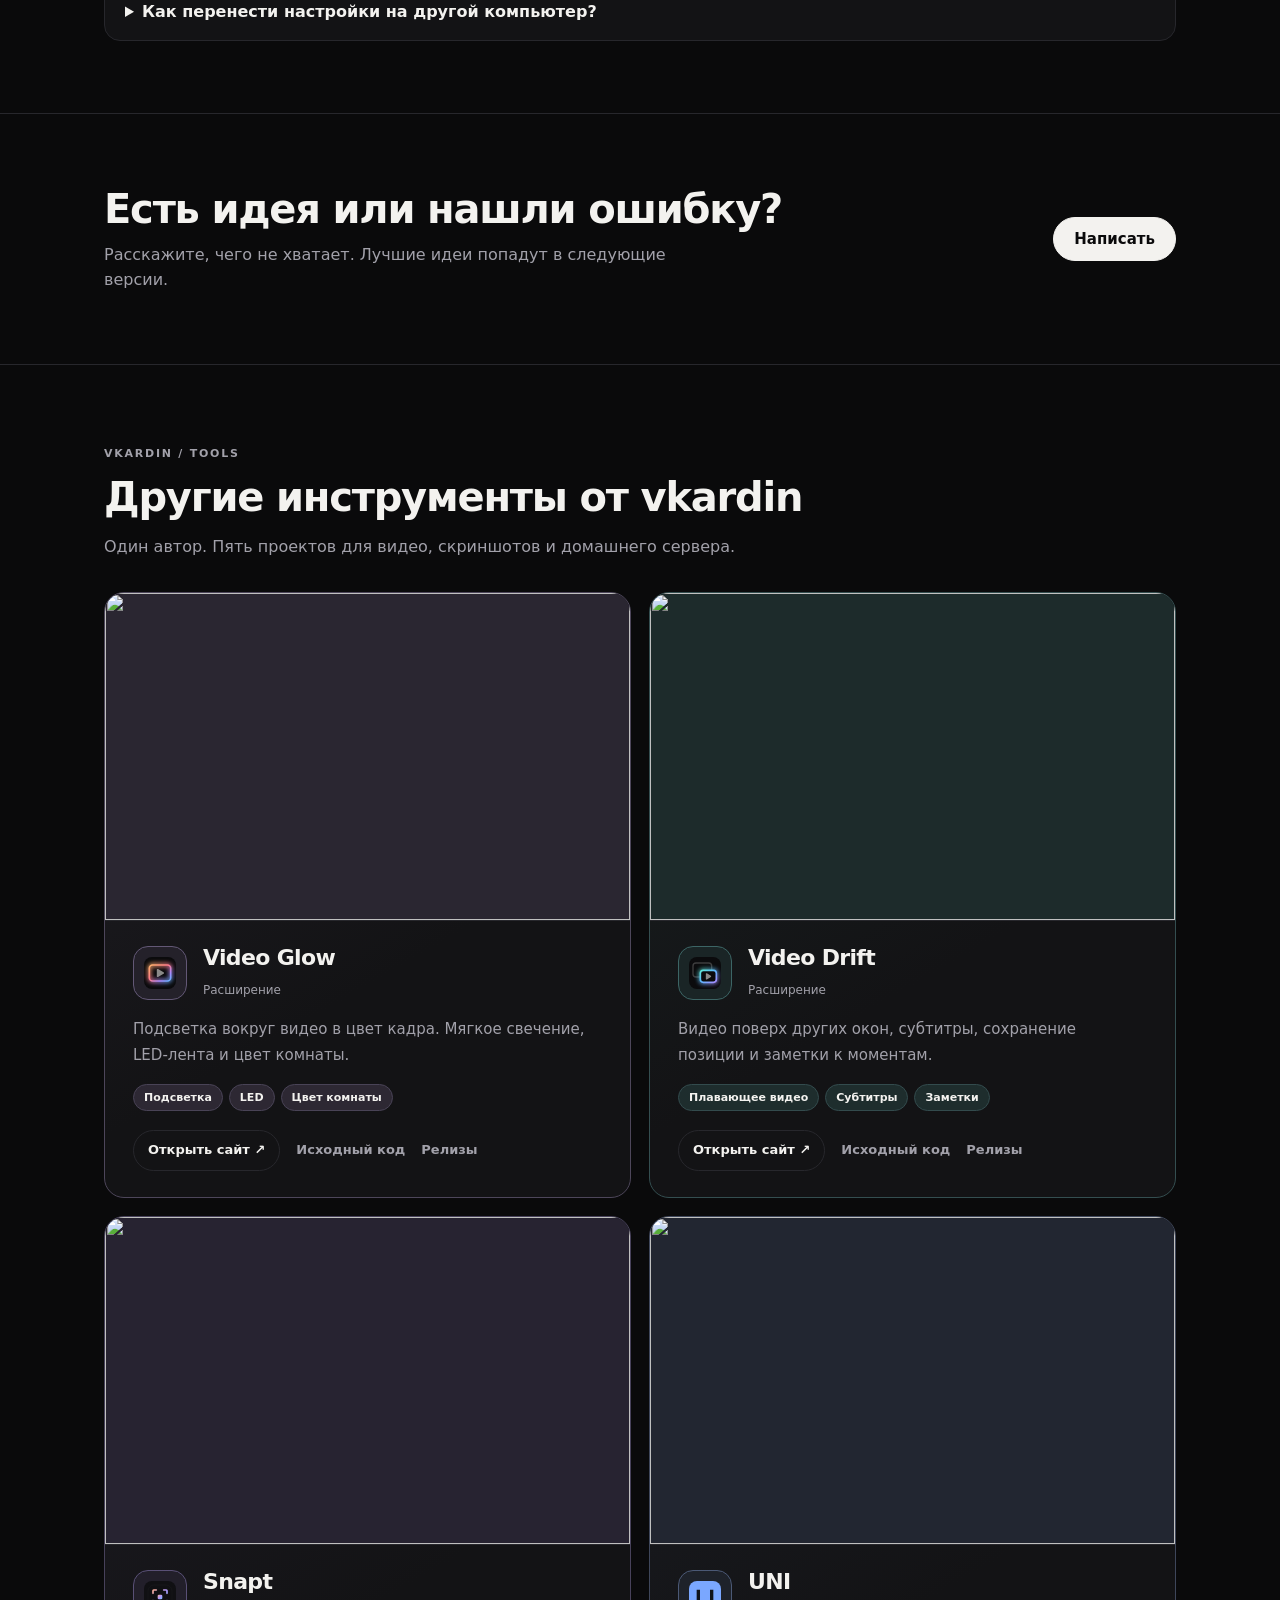
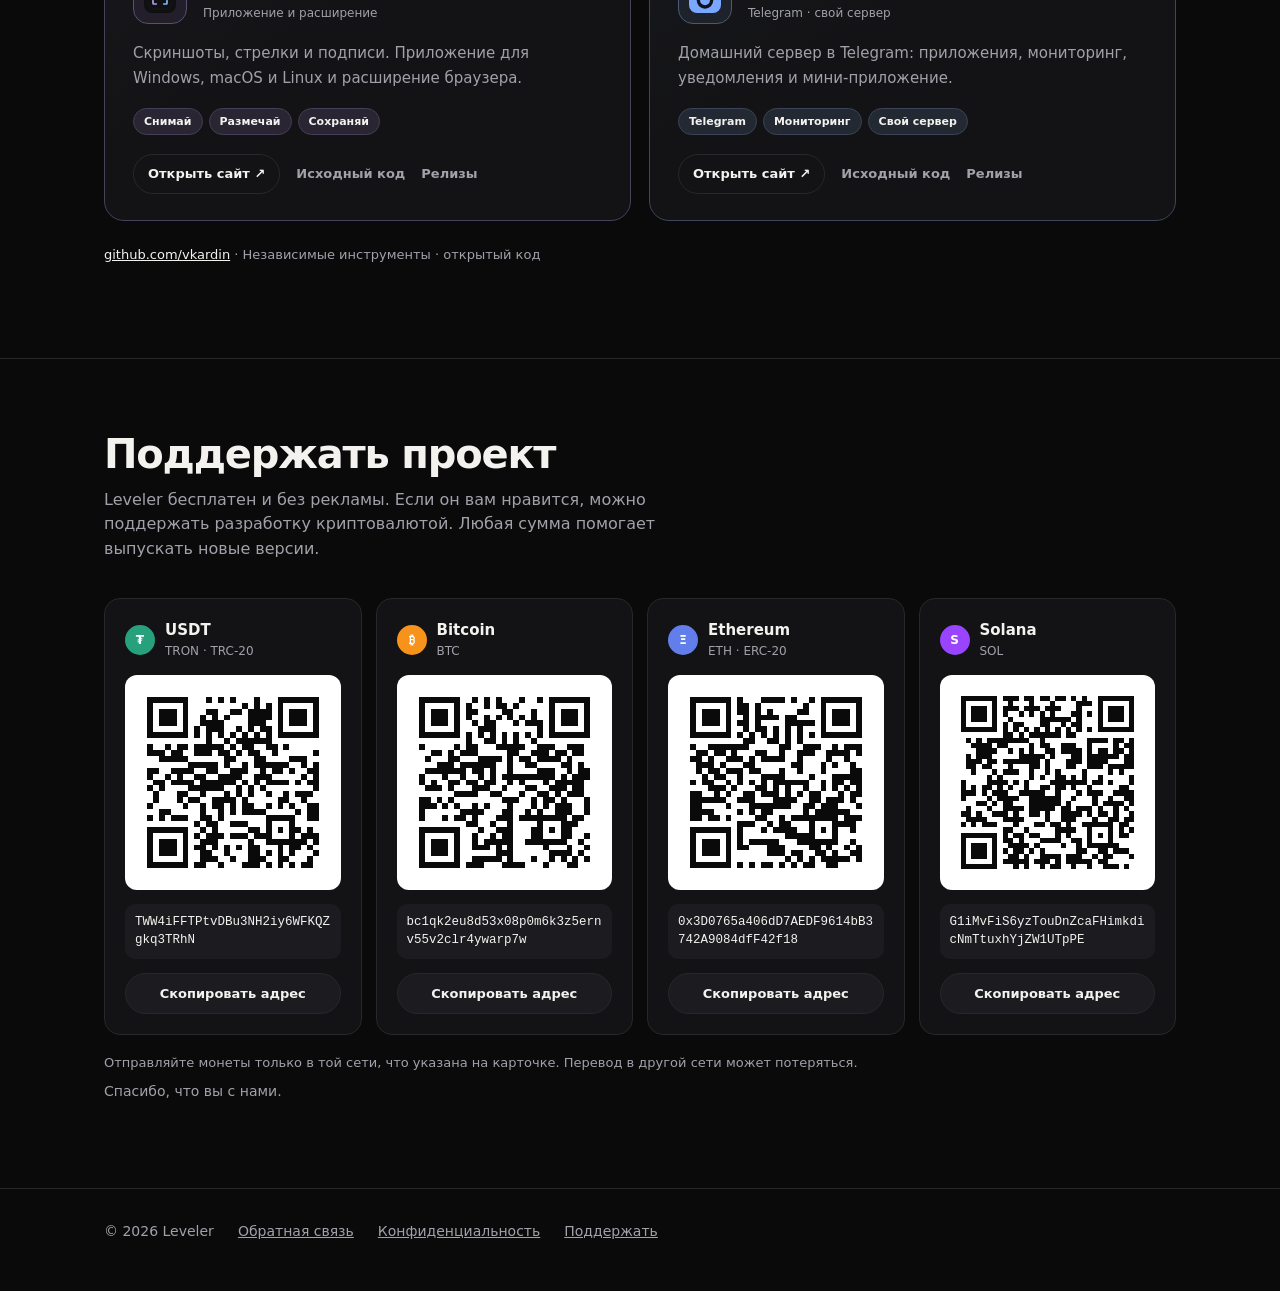
==== commit f9841c4c: "Keep the website dark and remove theme selection" ====
--- a/docs/index.html
+++ b/docs/index.html
@@ -1,12 +1,11 @@
 <!doctype html>
-<html data-site-project="leveler" lang="ru">
+<html data-theme="dark" data-site-project="leveler" lang="ru">
 <head>
   <meta charset="utf-8">
   <meta name="viewport" content="width=device-width, initial-scale=1">
   <title>Leveler — ровная громкость в любом видео</title>
   <meta name="description" content="Выравнивает громкость фильмов в браузере: тихие диалоги громче, взрывы тише. Компрессор, эквалайзер, пресеты и скорость. Бесплатное расширение для Chrome и Firefox.">
-  <meta name="theme-color" content="#0a0a0b" media="(prefers-color-scheme: dark)">
-  <meta name="theme-color" content="#f6f6f3" media="(prefers-color-scheme: light)">
+  <meta name="theme-color" content="#0a0a0b">
   <meta property="og:type" content="website">
   <meta property="og:title" content="Leveler — even out the loudness of any video">
   <meta property="og:description" content="Quiet dialogue louder, explosions softer. A free audio leveler and speed control for Chrome and Firefox.">
@@ -18,7 +17,7 @@
   <link rel="icon" href="img/icon32.png">
   <link rel="icon" href="img/logo.svg" type="image/svg+xml">
   <link rel="stylesheet" href="style.css?v=4">
-<script src="family-head.js?v=4"></script><link rel="stylesheet" href="family.css?v=4">
+<script src="family-head.js?v=5"></script><link rel="stylesheet" href="family.css?v=5">
 <link rel="stylesheet" href="demo-controls.css?v=1">
 </head>
 <body data-family="leveler" style="--family-accent:#63ddb0">
@@ -149,7 +148,7 @@
   </template>
 
   <script src="app.js?v=4"></script>
-<script src="family.js?v=4"></script>
+<script src="family.js?v=5"></script>
 <script src="demo-controls.js?v=1"></script>
 </body>
 </html>
--- a/docs/style.css
+++ b/docs/style.css
@@ -4,7 +4,7 @@
   --field: #1d1d20; --accent: #3ddc97; --on-accent: #06140d; --warn: #f2c66d; --topbar: rgba(10,10,11,.82); --hover-line: #3a3a3f;
   --r: 16px;
   --font: "Inter", "SF Pro Text", "Segoe UI Variable Text", "Segoe UI", system-ui, -apple-system, Roboto, sans-serif;
-  color-scheme: light dark;
+  color-scheme: dark;
 }
 * { box-sizing: border-box; }
 html { scroll-behavior: smooth; }
@@ -144,15 +144,7 @@
 .fb-status:empty { display: none; }
 
 /* Светлая тема по системным настройкам */
-@media (prefers-color-scheme: light) {
-  :root {
-    --bg: #f6f6f3; --card: #ffffff; --line: #e3e2dd;
-    --text: #141416; --text-2: #34343a; --muted: #6b6a70;
-    --field: #ecebe7; --accent: #12a66a; --on-accent: #ffffff; --warn: #9a6400;
-    --topbar: rgba(246,246,243,.85); --hover-line: #c9c8c2;
-  }
-  .fb-status.ok { color: #12a66a; }
-}
+
 
 /* Демонстрация до/после */
 .demo { margin: 56px auto 0; max-width: 960px; display: grid; grid-template-columns: 1fr 1fr; gap: 14px; text-align: left; }
--- a/docs/family.css
+++ b/docs/family.css
@@ -1,6 +1,6 @@
 /* Shared presentation for the vkardin project family. */
 :root{--family-bg:#0a0a0b;--family-card:#131315;--family-line:#27272c;--family-text:#f3f2ef;--family-muted:#a2a1aa;--family-field:#1c1c20}
-@media(prefers-color-scheme:light){:root:not([data-theme=dark]){--family-bg:#f6f6f3;--family-card:#fff;--family-line:#dfdfda;--family-text:#16161a;--family-muted:#62626d;--family-field:#efefec}}
+
 body[data-family]{--bg:var(--family-bg);--bg2:var(--family-field);--card:var(--family-card);--card2:var(--family-field);--line:var(--family-line);--text:var(--family-text);--text-2:var(--family-text);--muted:var(--family-muted);--dim:var(--family-muted);--field:var(--family-field);background:var(--family-bg);color:var(--family-text);font-family:Inter,system-ui,-apple-system,'Segoe UI',sans-serif;-webkit-font-smoothing:antialiased}
 body[data-family] .wrap{max-width:1120px;margin-inline:auto;padding-inline:24px}
 body[data-family] h1{font-size:clamp(38px,6.2vw,68px);line-height:1.06;letter-spacing:-.045em;text-wrap:balance}
@@ -54,10 +54,10 @@
 @media(prefers-reduced-motion:reduce){.family-preview img{transition:none}.family-card:hover .family-preview img{transform:none}}
 
 /* Shared site controls and component tokens. */
-:root[data-theme=light]{--family-bg:#f6f6f3;--family-card:#fff;--family-line:#dfdfda;--family-text:#16161a;--family-muted:#62626d;--family-field:#efefec;color-scheme:light}
-:root[data-theme=dark]{--family-bg:#0a0a0b;--family-card:#131315;--family-line:#27272c;--family-text:#f3f2ef;--family-muted:#a2a1aa;--family-field:#1c1c20;color-scheme:dark}
-@media(prefers-color-scheme:light){:root:not([data-theme=dark]){color-scheme:light}}
-@media(prefers-color-scheme:dark){:root:not([data-theme=light]){color-scheme:dark}}
+
+:root{--family-bg:#0a0a0b;--family-card:#131315;--family-line:#27272c;--family-text:#f3f2ef;--family-muted:#a2a1aa;--family-field:#1c1c20;color-scheme:dark}
+
+:root{color-scheme:dark}
 body[data-family]{--bg-soft:var(--family-field);--on-accent:var(--family-bg);--accent:var(--family-text);--brand:var(--family-text);--brand-strong:var(--family-text);--warn:var(--family-muted);--topbar:var(--family-bg);--hover-line:var(--family-muted);--font:Inter,system-ui,-apple-system,'Segoe UI',sans-serif}
 body[data-family] .top .wrap{height:60px;gap:16px}
 body[data-family] .top .brand{font-size:16px;font-weight:650;letter-spacing:-.01em;color:var(--family-text)}
@@ -97,8 +97,8 @@
 body[data-family] .top .langs a[aria-current],body[data-family] .top .langs button[aria-pressed=true]{background:var(--family-text);color:var(--family-bg)}
 @media(max-width:760px){body[data-family] .top .wrap{height:60px;padding-inline:18px;gap:12px}body[data-family] .top .nav{gap:12px}body[data-family] .top .nav .opt{display:none}}
 @media(max-width:430px){body[data-family] .top .nav{display:none}body[data-family] .top .langs{margin-left:auto}body[data-family] .top .brand{font-size:15px}}
-:root[data-theme=light] body[data-family=video-drift] .hero h1 em{background-image:linear-gradient(90deg,#087d70,#2464b8,#7043bb)}
-@media(prefers-color-scheme:light){:root:not([data-theme=dark]) body[data-family=video-drift] .hero h1 em{background-image:linear-gradient(90deg,#087d70,#2464b8,#7043bb)}}
+
+
 
 /* Shared scroll reveal: same distance, timing and stagger on every site. */
 .family-reveal-pending{opacity:0;transform:translateY(18px)}
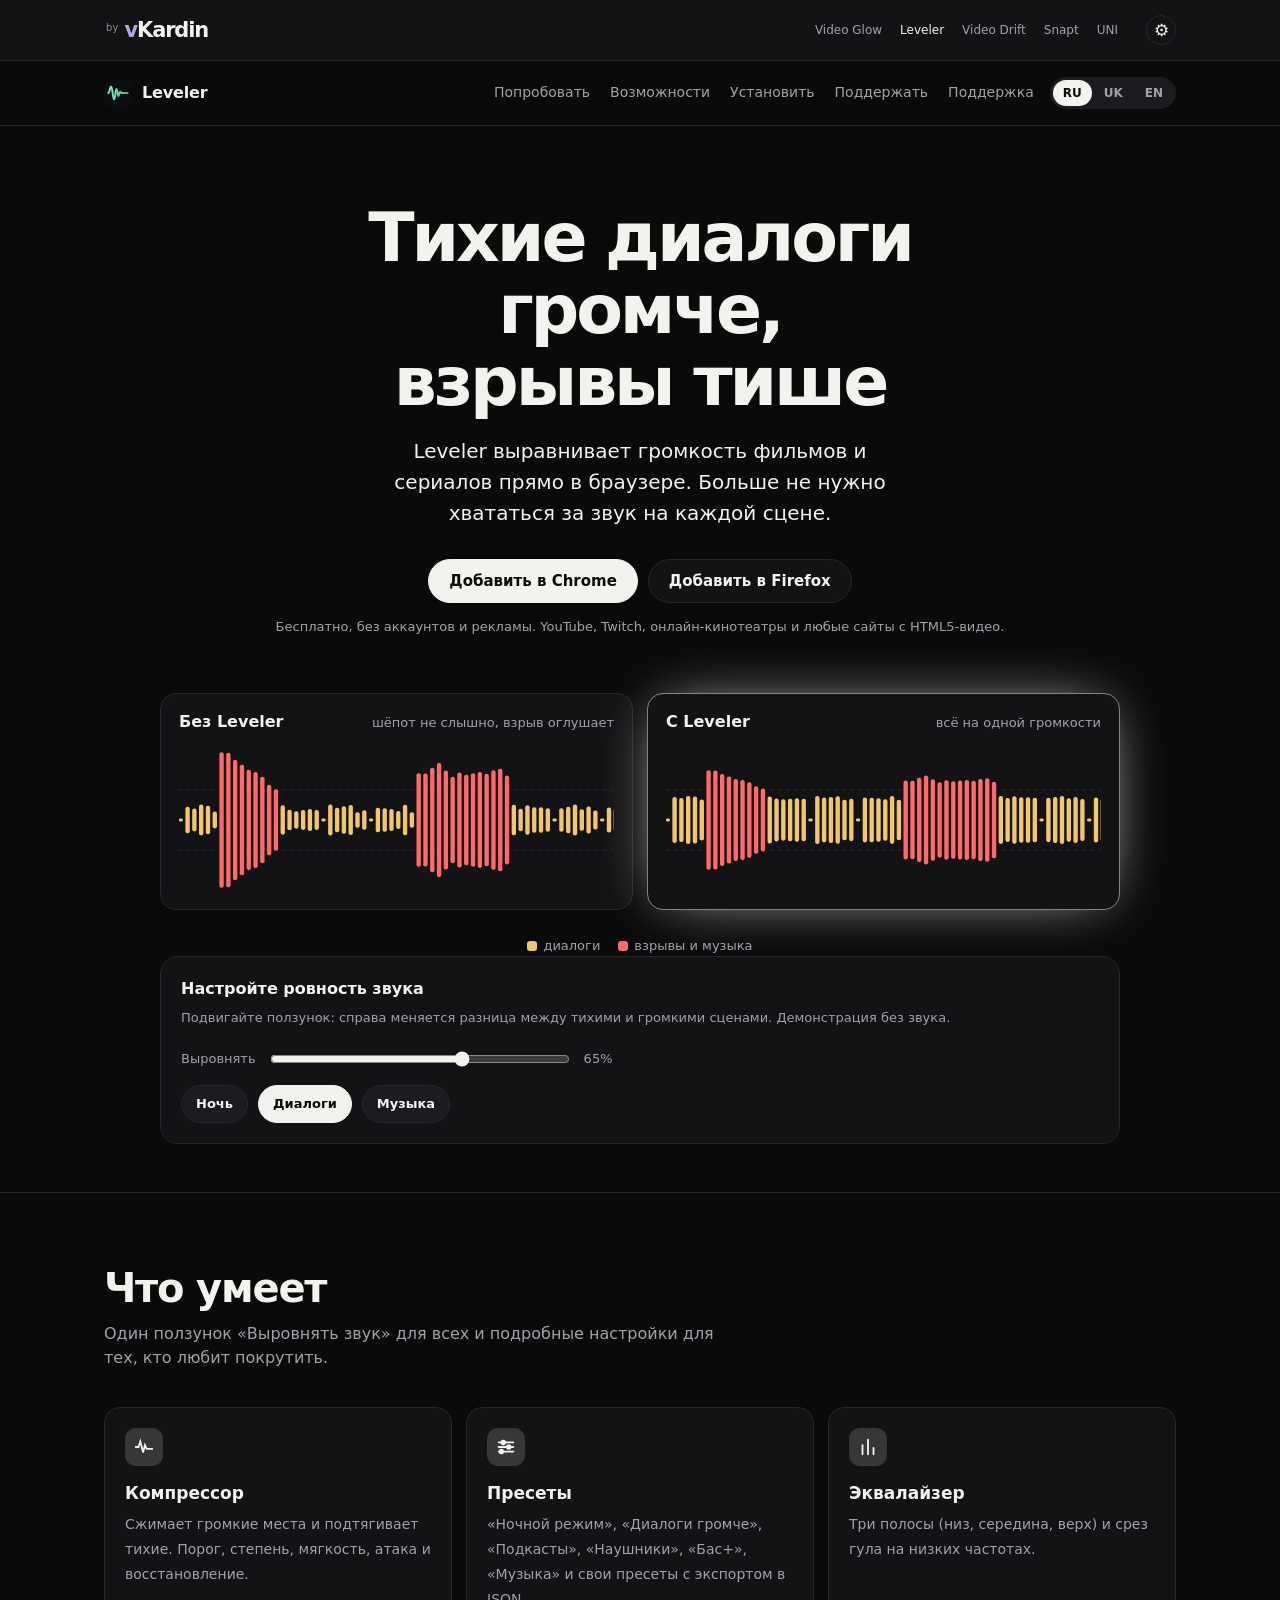
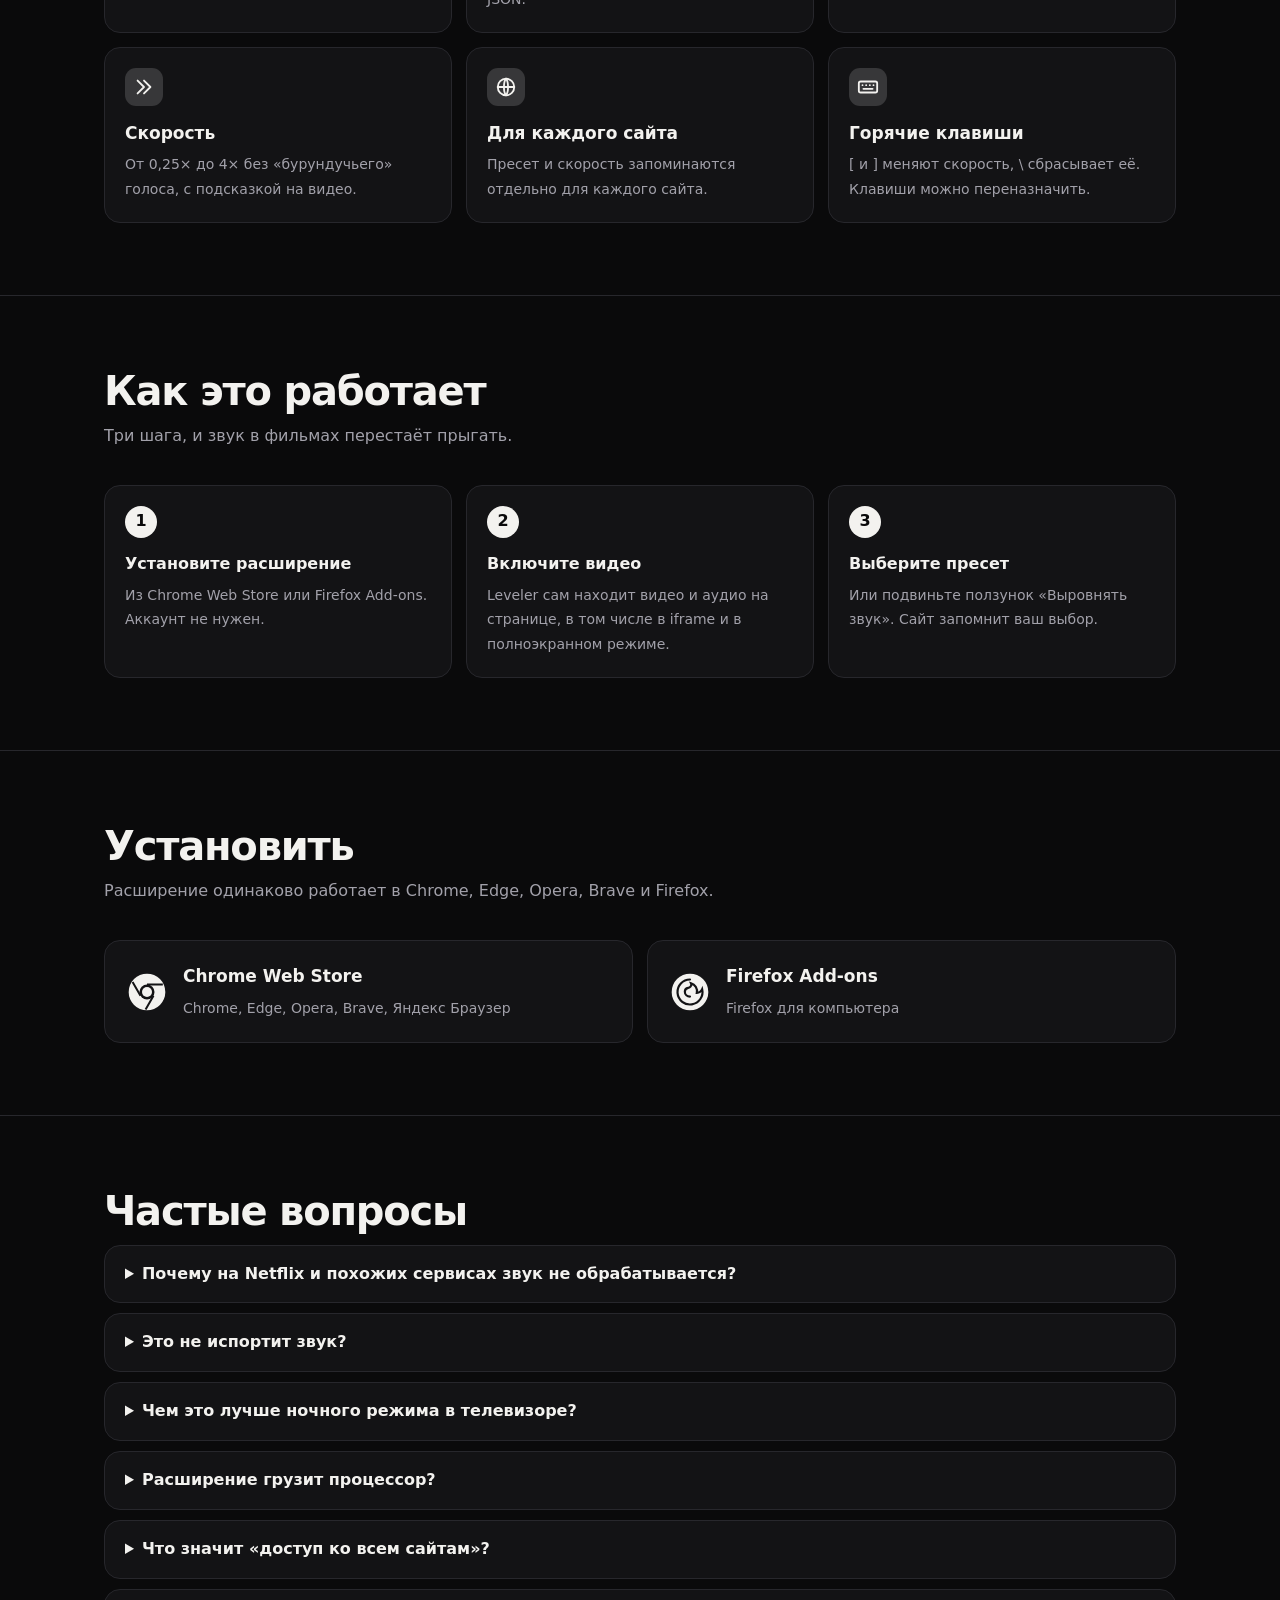
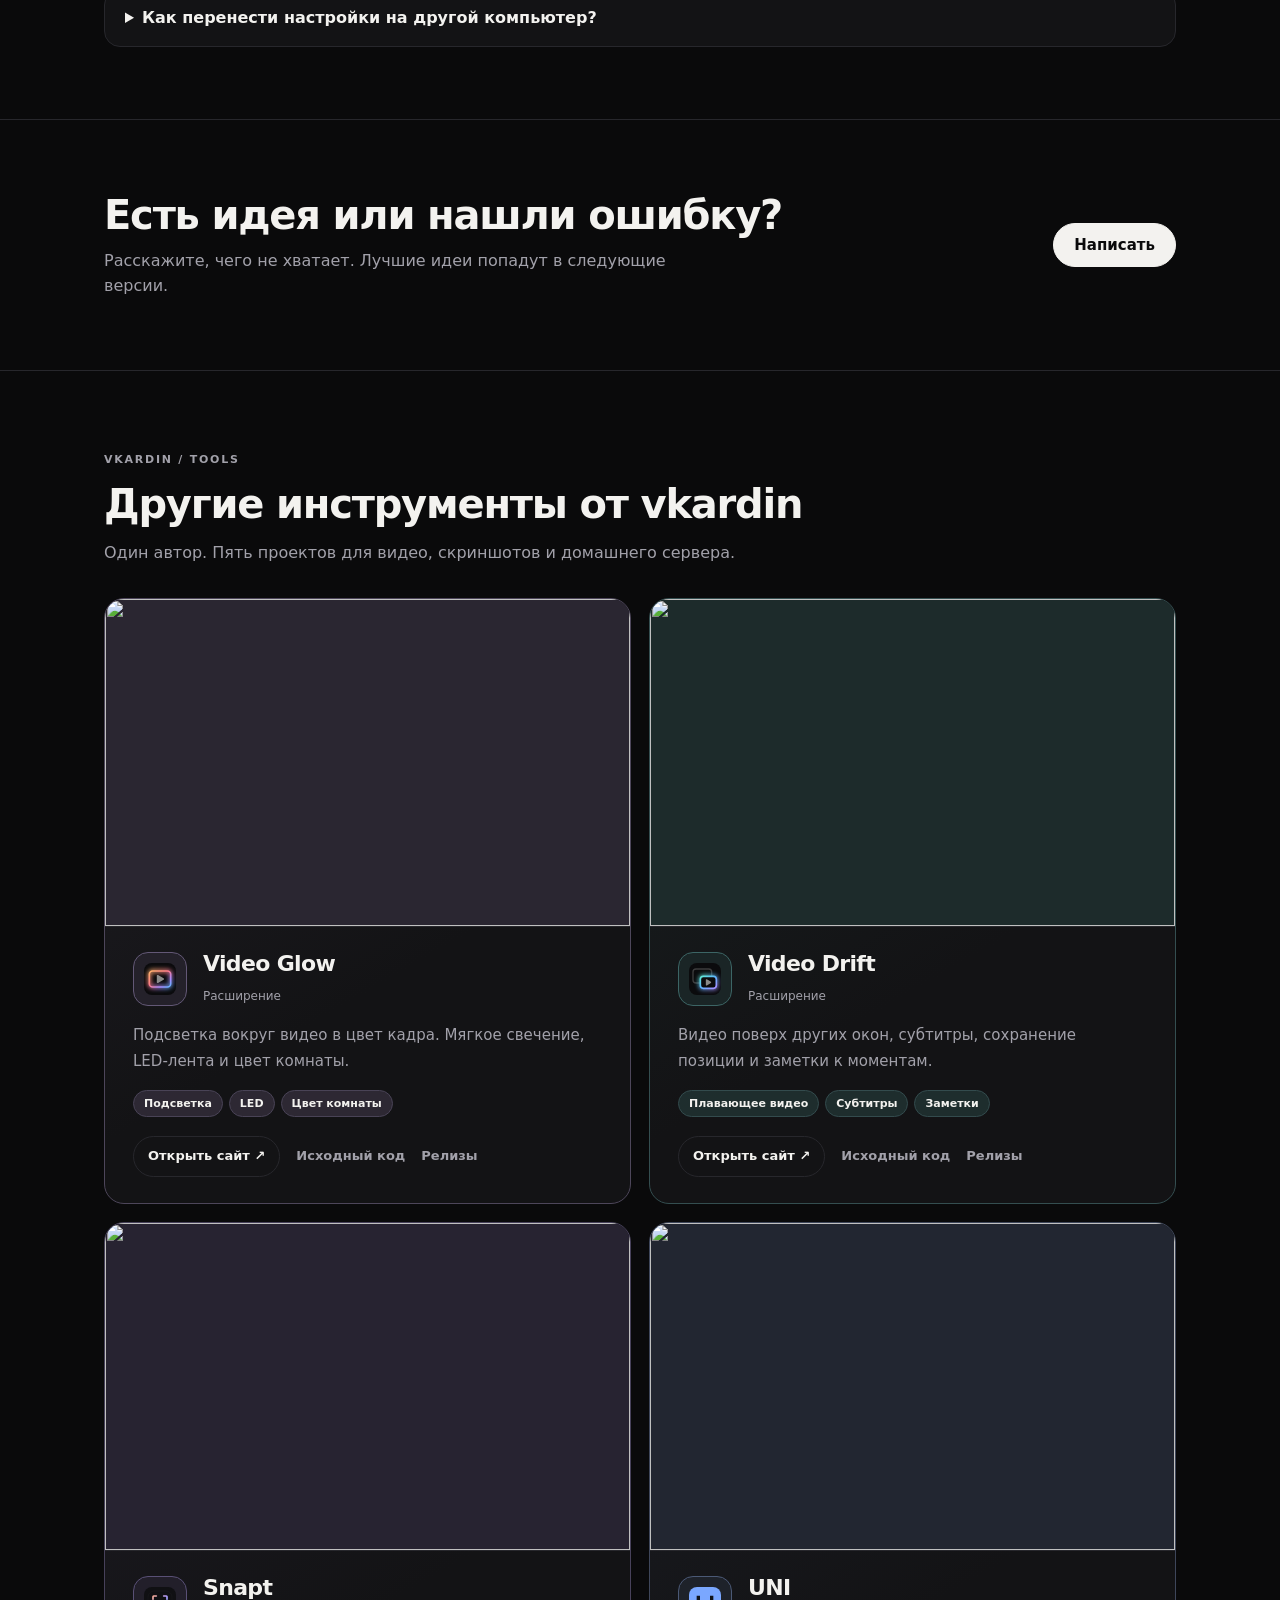
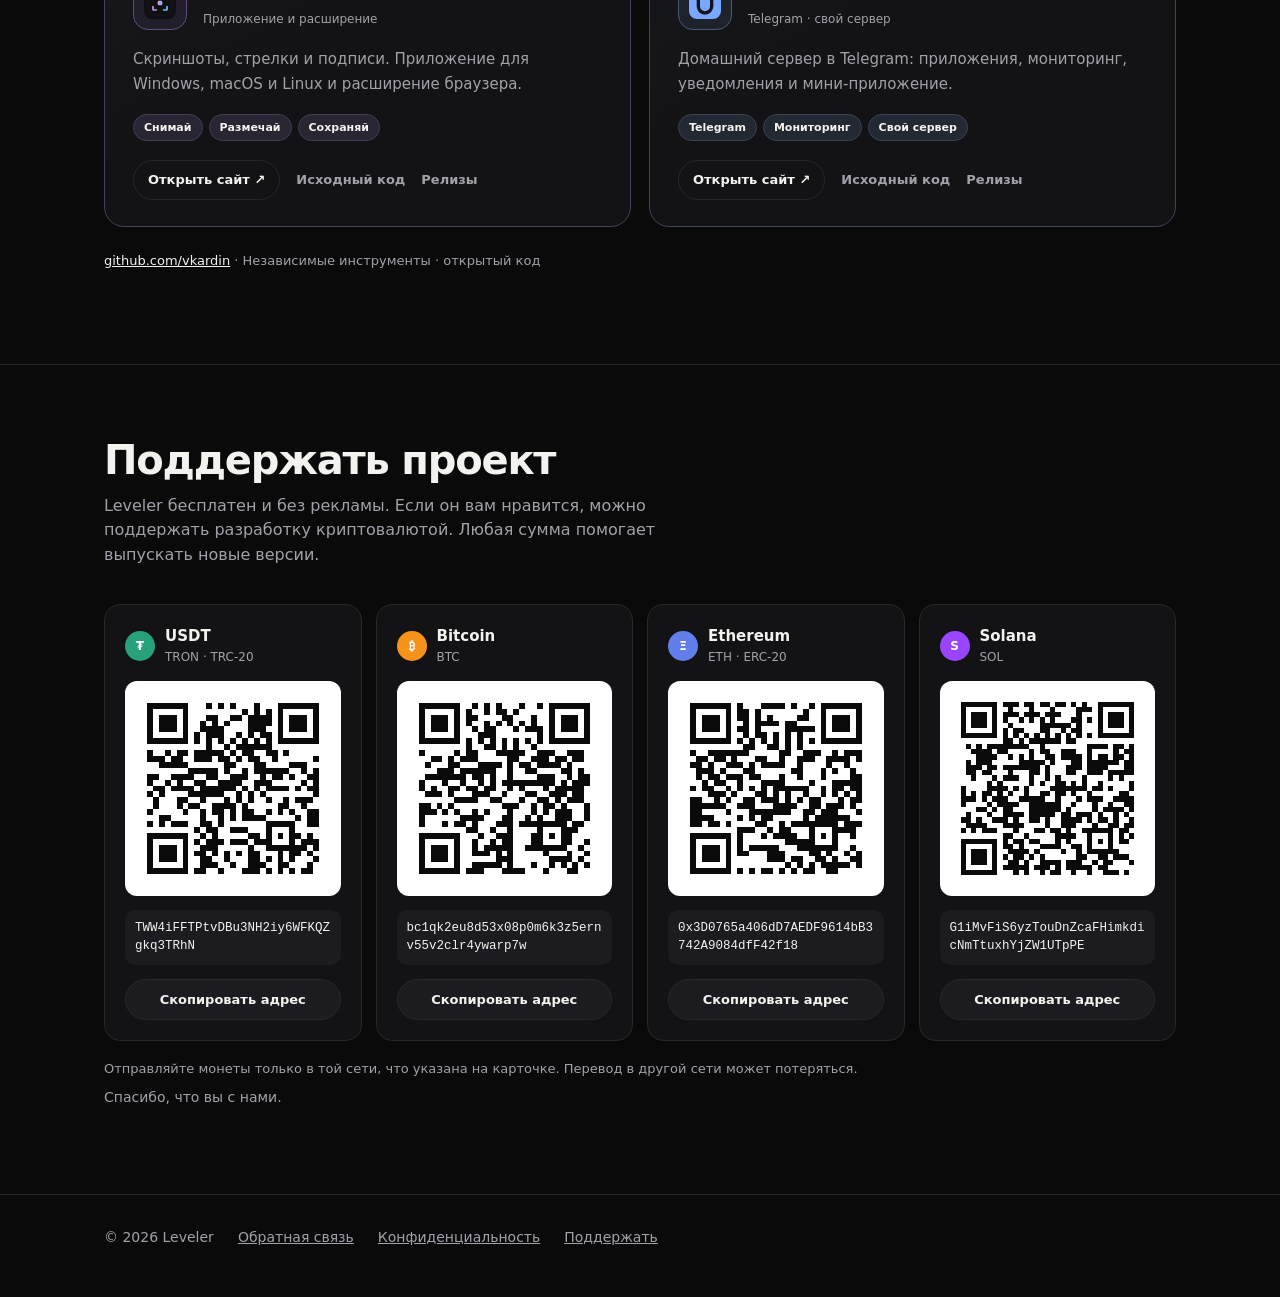
==== commit 9654c562: "Use the by vKardin signature across website pages" ====
--- a/docs/index.html
+++ b/docs/index.html
@@ -17,11 +17,11 @@
   <link rel="icon" href="img/icon32.png">
   <link rel="icon" href="img/logo.svg" type="image/svg+xml">
   <link rel="stylesheet" href="style.css?v=4">
-<script src="family-head.js?v=5"></script><link rel="stylesheet" href="family.css?v=5">
+<script src="family-head.js?v=6"></script><link rel="stylesheet" href="family.css?v=6">
 <link rel="stylesheet" href="demo-controls.css?v=1">
 </head>
 <body data-family="leveler" style="--family-accent:#63ddb0">
-<a class="family-skip" href="#family-content" data-family-word="skip">Перейти к содержимому</a><nav class="family-nav" aria-label="vkardin projects"><div class="family-nav-inner"><a class="family-brand" href="https://vkardin.github.io/">vkardin / tools</a><div class="family-nav-links"><a href="https://vkardin.github.io/video-glow/">Video Glow</a><a href="https://vkardin.github.io/leveler/" aria-current="page">Leveler</a><a href="https://vkardin.github.io/video-drift/">Video Drift</a><a href="https://vkardin.github.io/snapt/">Snapt</a><a href="https://vkardin.github.io/uni-homebot/">UNI</a></div></div></nav>
+<a class="family-skip" href="#family-content" data-family-word="skip">Перейти к содержимому</a><nav class="family-nav" aria-label="vkardin projects"><div class="family-nav-inner"><a class="family-brand" href="https://vkardin.github.io/"><span class="family-brand-by">by</span><span class="family-brand-name"><span class="family-brand-v">v</span>Kardin</span></a><div class="family-nav-links"><a href="https://vkardin.github.io/video-glow/">Video Glow</a><a href="https://vkardin.github.io/leveler/" aria-current="page">Leveler</a><a href="https://vkardin.github.io/video-drift/">Video Drift</a><a href="https://vkardin.github.io/snapt/">Snapt</a><a href="https://vkardin.github.io/uni-homebot/">UNI</a></div></div></nav>
   <header class="top"><div class="wrap"><a class="brand" href="#"><img src="img/logo.svg" alt="" width="28" height="28">Leveler</a><nav class="nav" aria-label="Leveler"><a class="opt" href="#demo" data-family-label="try">Попробовать</a><a class="opt" href="#features" data-family-label="features">Возможности</a><a href="#install" data-family-label="install">Установить</a><a class="opt" href="#donate" data-family-label="donate">Поддержать</a><a class="opt" href="support.html" data-family-label="support">Поддержка</a></nav><div class="langs" aria-label="Language"><button type="button" data-lang="ru" aria-pressed="true">RU</button><button type="button" data-lang="uk" aria-pressed="false">UK</button><button type="button" data-lang="en" aria-pressed="false">EN</button></div></div></header>
 
   <main id="family-content" tabindex="-1">
@@ -148,7 +148,7 @@
   </template>
 
   <script src="app.js?v=4"></script>
-<script src="family.js?v=5"></script>
+<script src="family.js?v=6"></script>
 <script src="demo-controls.js?v=1"></script>
 </body>
 </html>
--- a/docs/family.css
+++ b/docs/family.css
@@ -108,3 +108,14 @@
 :root[data-motion=reduce] .family-reveal-enter{animation:none!important}
 @media(prefers-reduced-motion:reduce){.family-reveal-pending{opacity:1!important;transform:none!important}.family-reveal-enter{animation:none!important}}
 @media print{.family-reveal-pending{opacity:1!important;transform:none!important}.family-reveal-enter{animation:none!important}}
+
+/* Shared author signature and homepage link. */
+.family-brand{position:relative;display:inline-flex;align-items:baseline;gap:6px;padding:7px 2px;line-height:1;isolation:isolate}
+.family-brand-by{align-self:flex-start;margin-top:2px;font-size:10px;font-weight:450;letter-spacing:.01em;color:var(--family-muted);opacity:.85}
+.family-brand-name{font-size:21px;font-weight:780;letter-spacing:-.055em;line-height:1.05;color:var(--family-text)}
+.family-brand-v{color:#b9a3ed;transition:color .2s}
+.family-brand::after{content:"";position:absolute;left:20px;right:2px;bottom:1px;height:1px;background:linear-gradient(90deg,#b9a3ed,transparent);transform:scaleX(0);transform-origin:left;transition:transform .2s}
+.family-brand:hover::after,.family-brand:focus-visible::after{transform:scaleX(1)}
+.family-brand:hover .family-brand-v{color:#d9c9ff}
+@media(prefers-reduced-motion:reduce){.family-brand::after,.family-brand-v{transition:none}}
+:root[data-motion=reduce] .family-brand::after,:root[data-motion=reduce] .family-brand-v{transition:none}
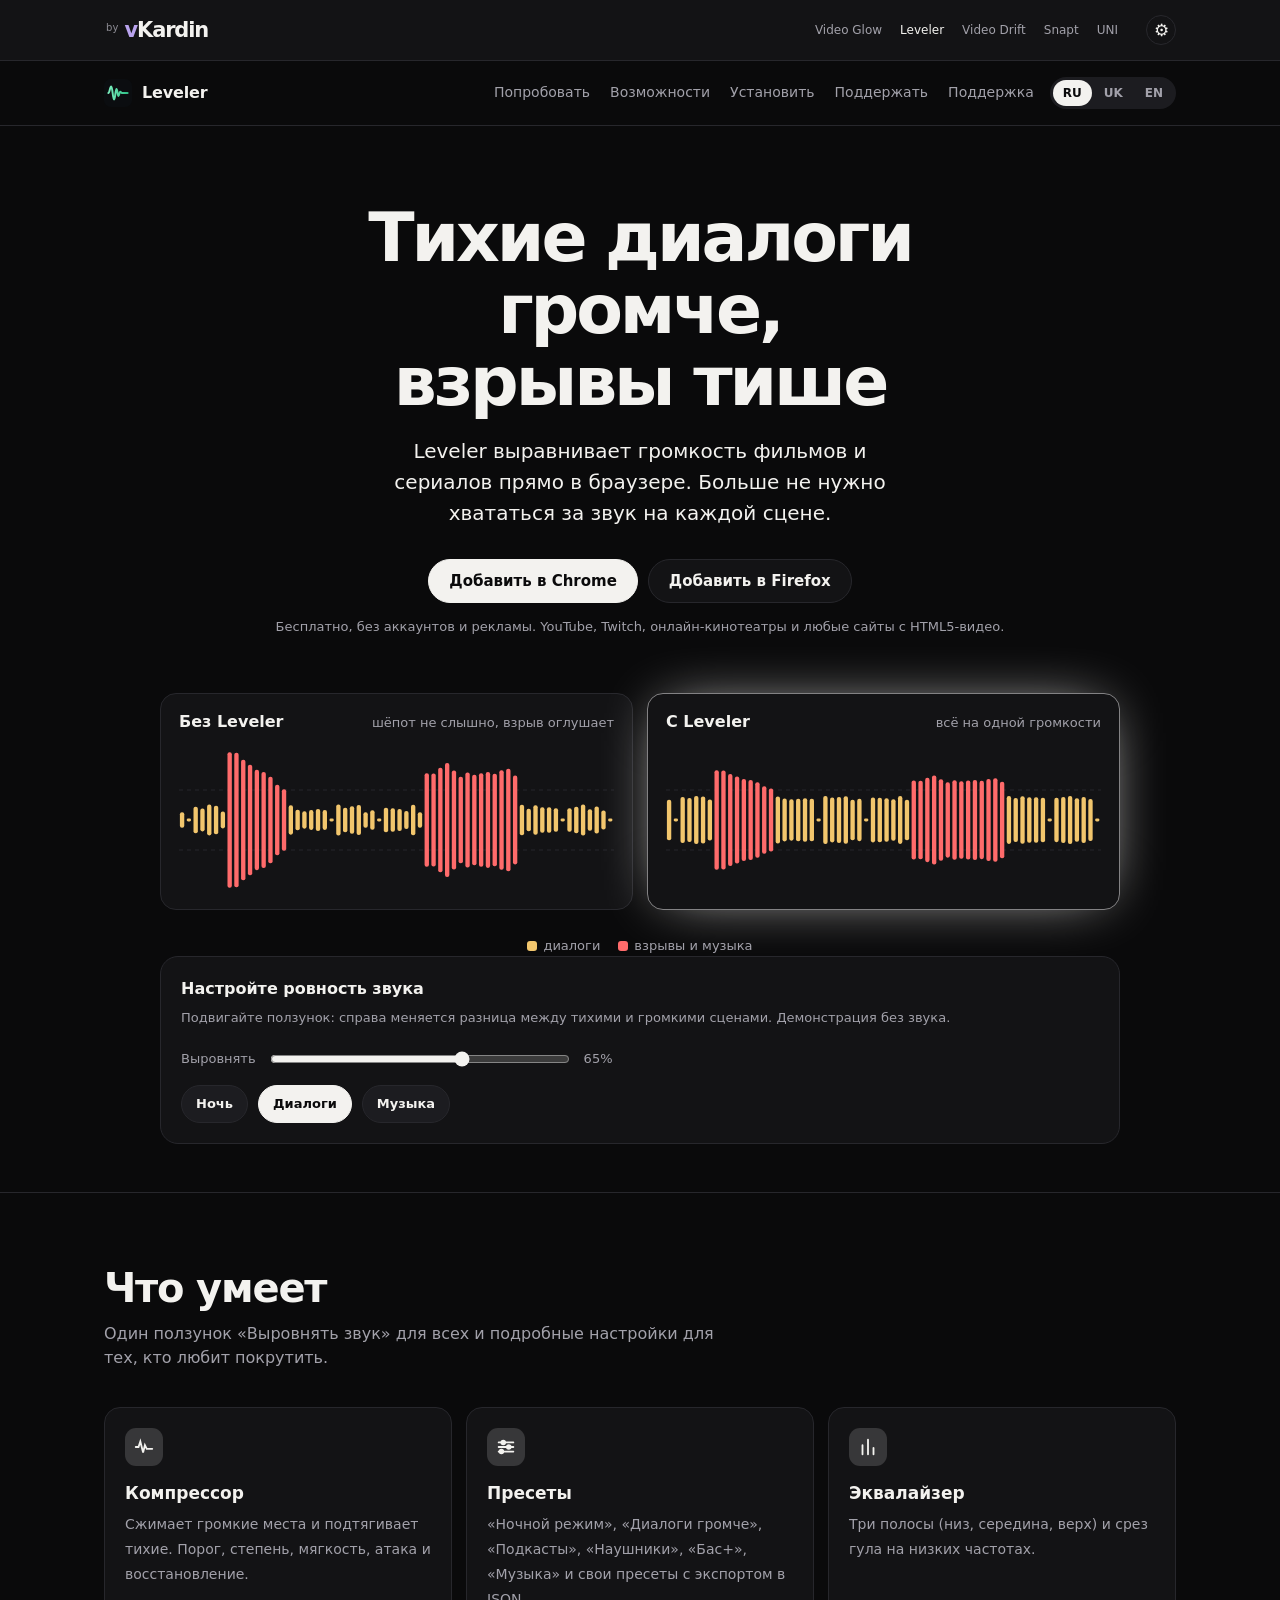
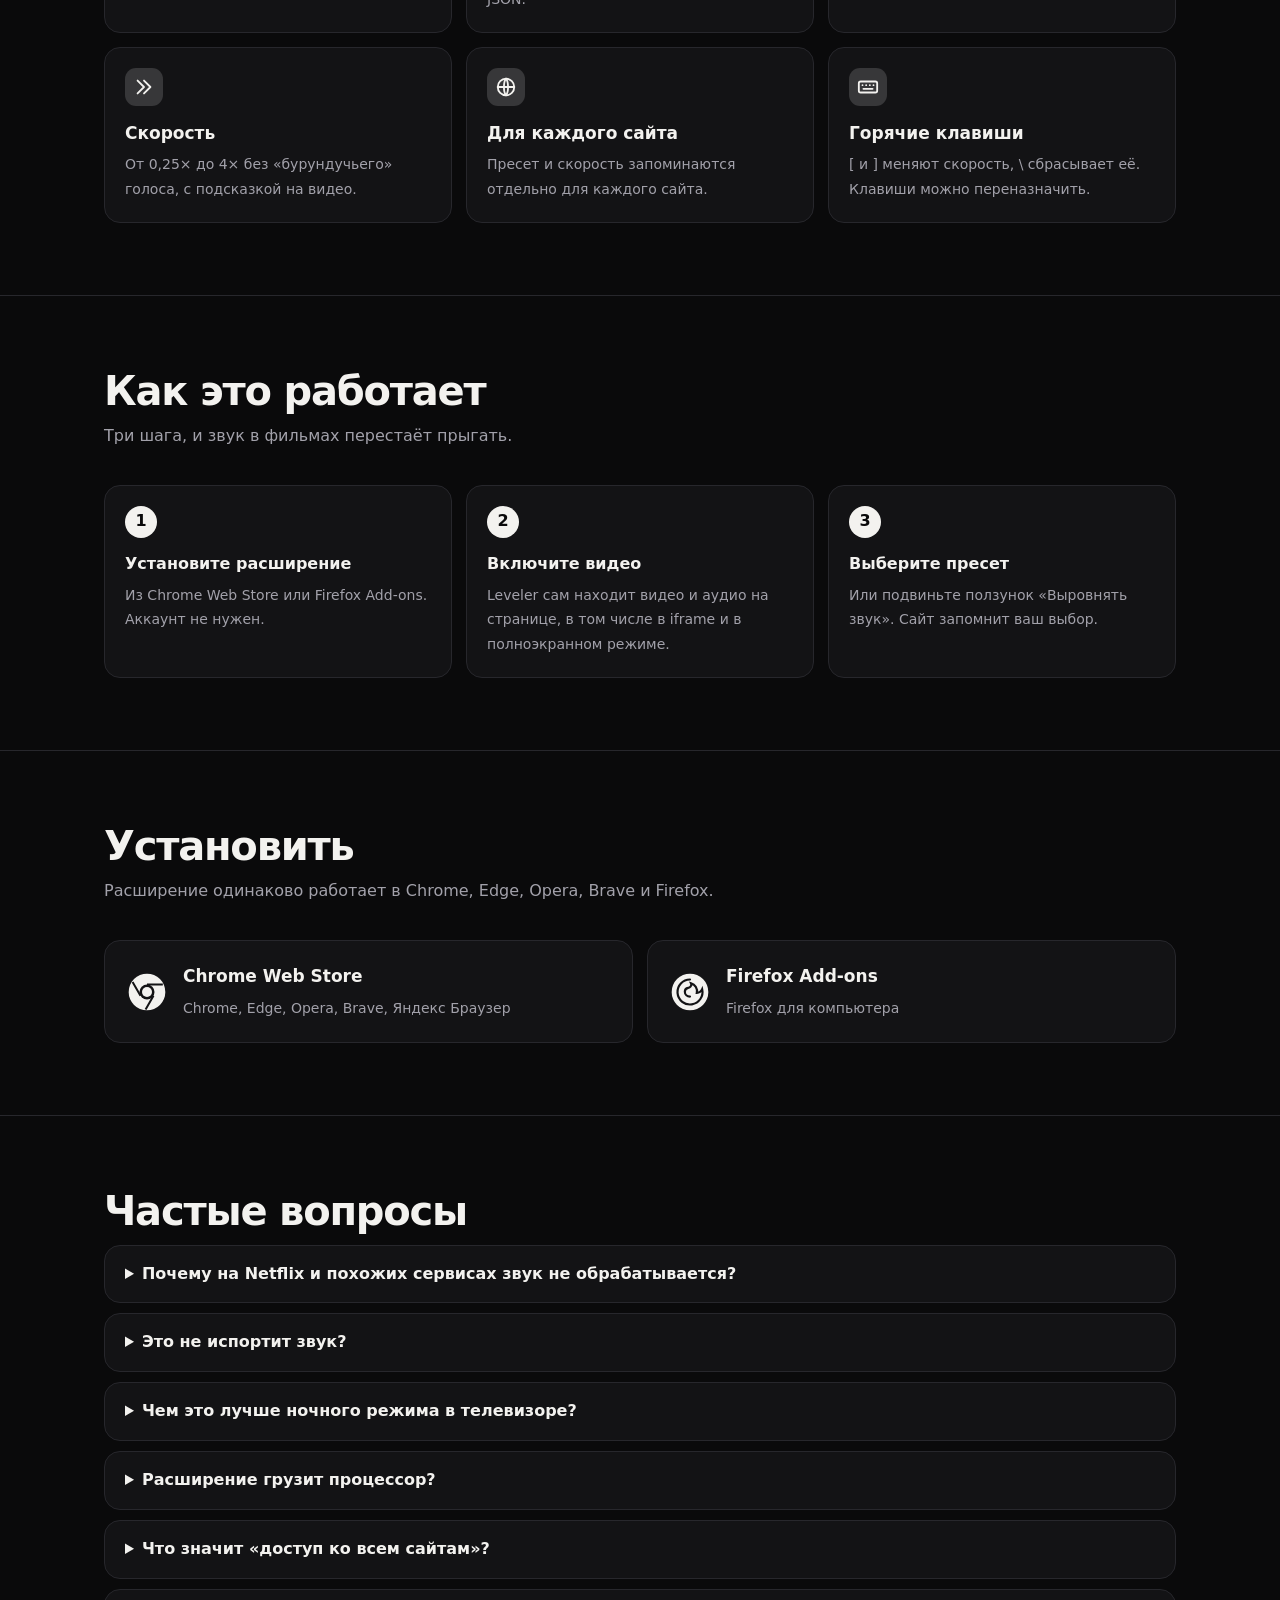
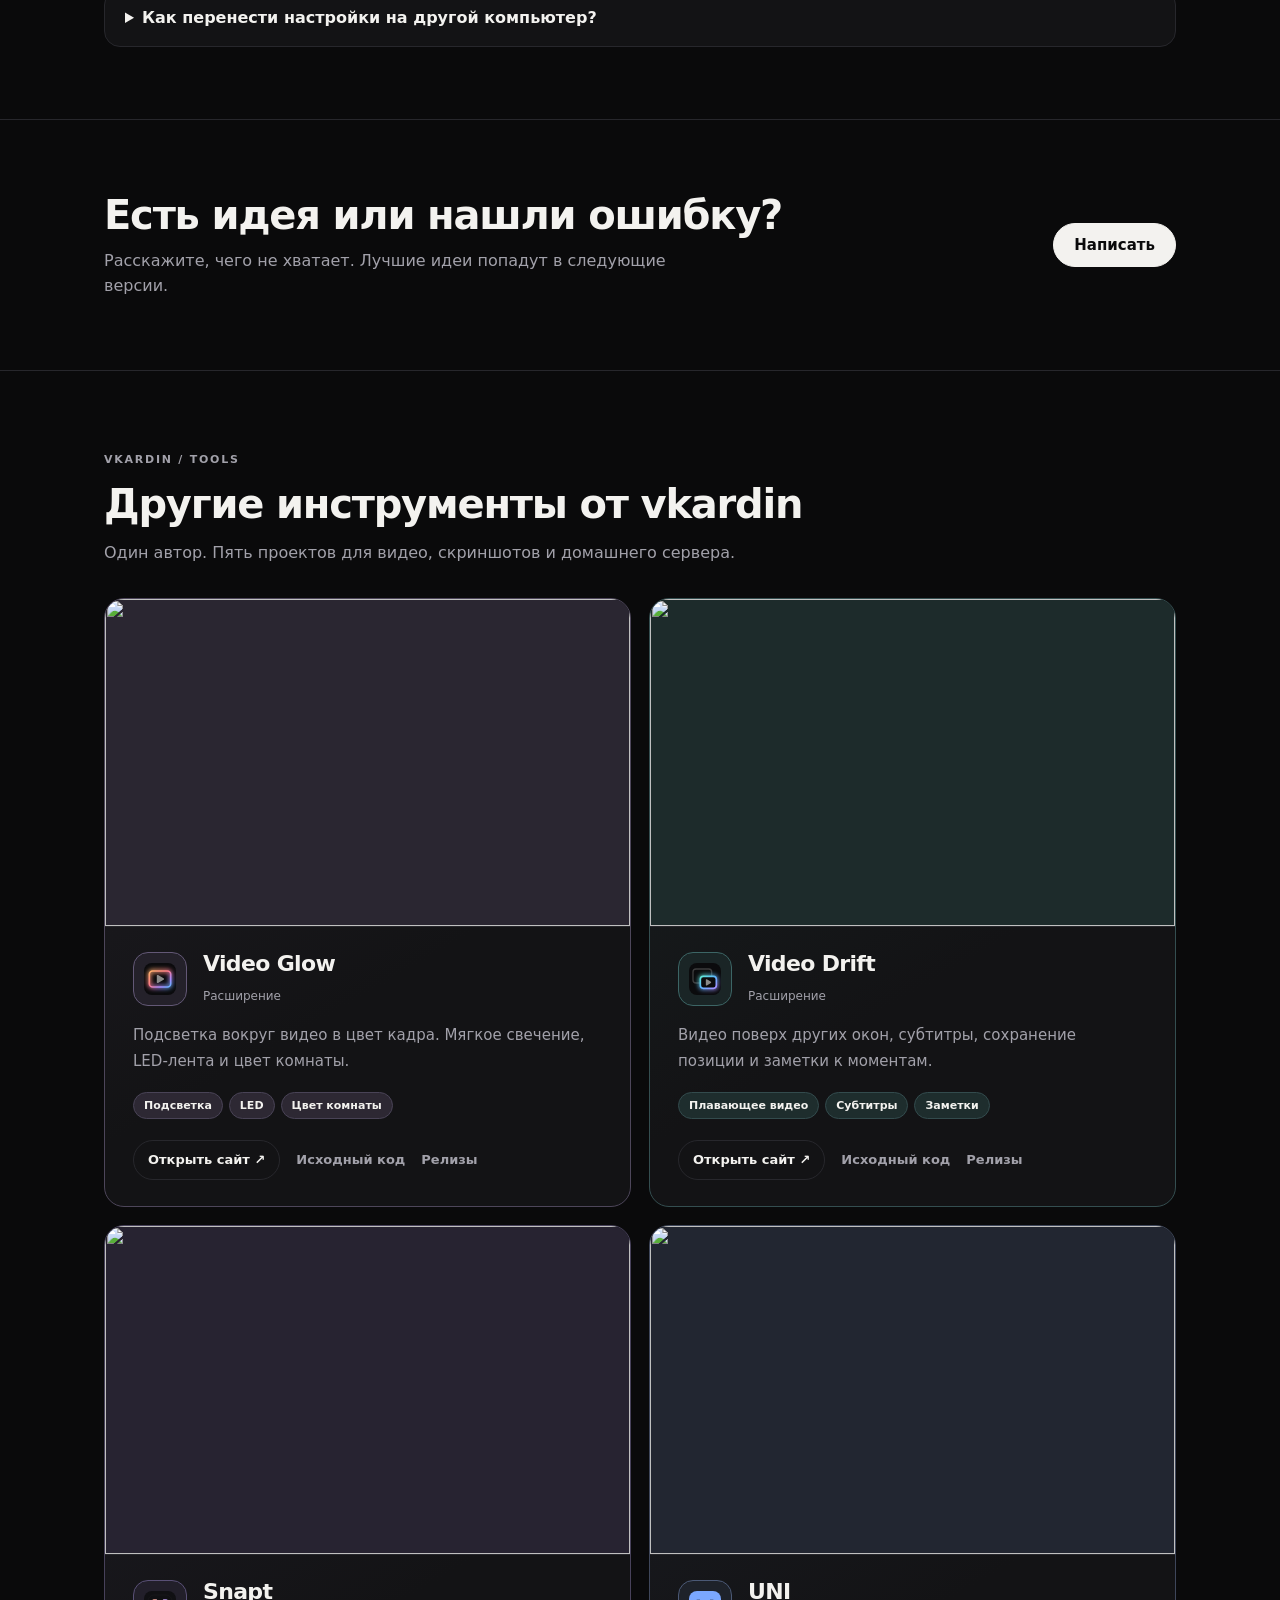
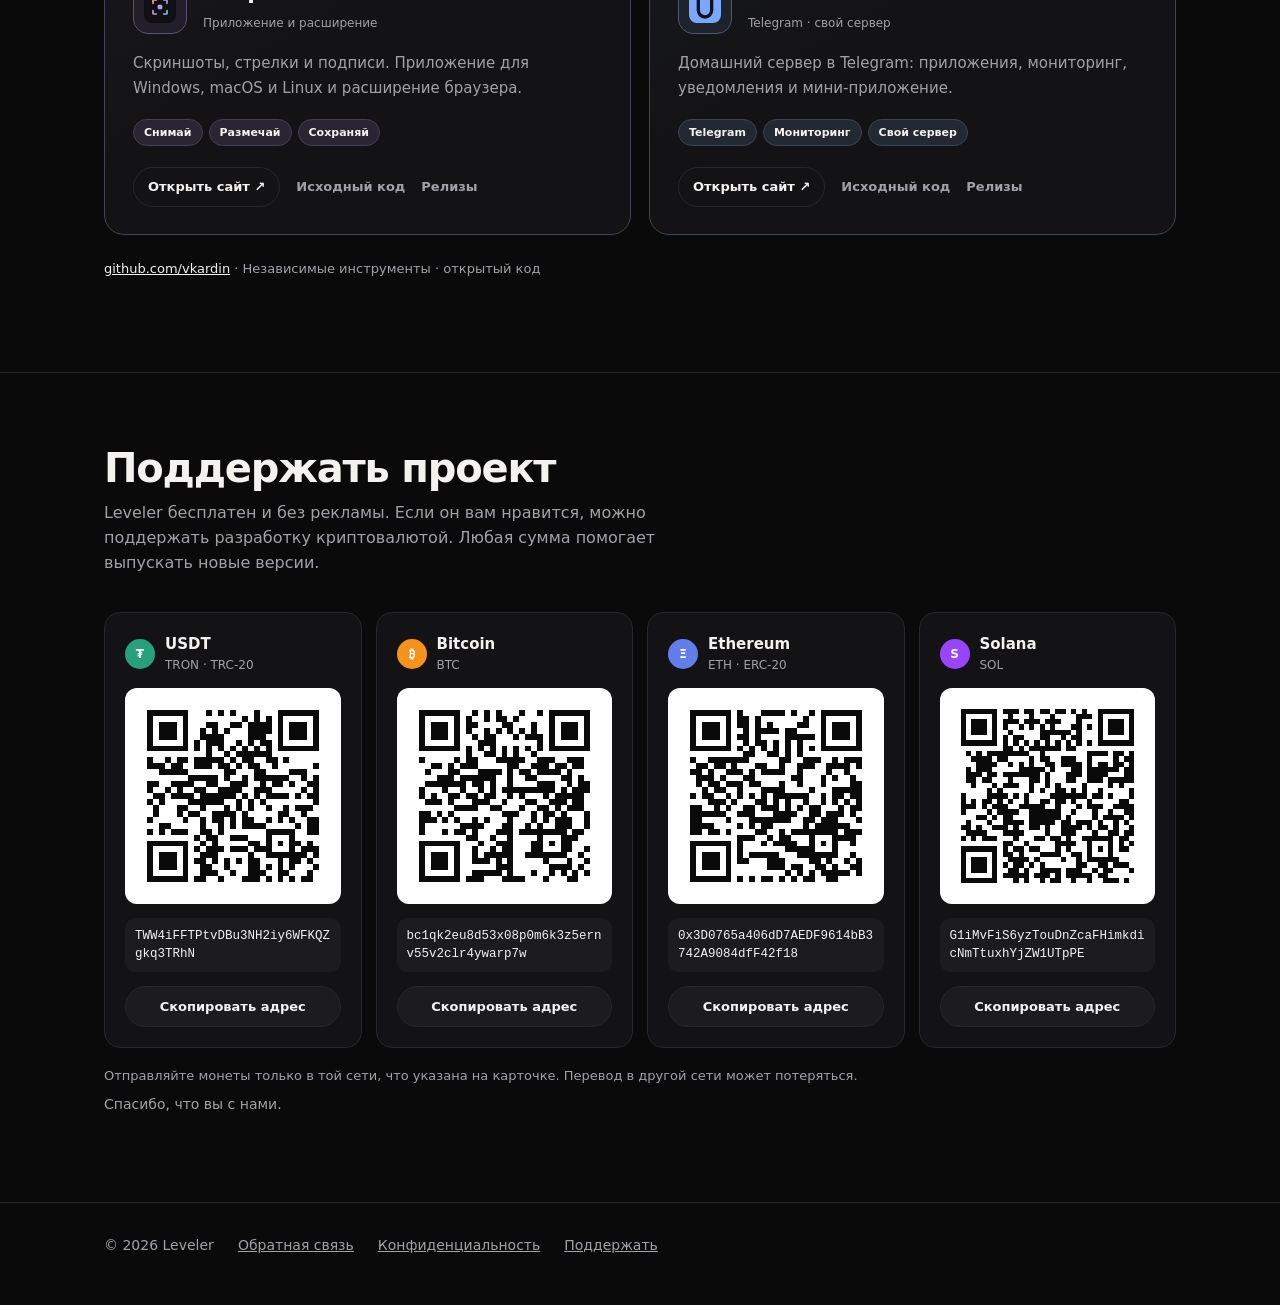
==== commit 37aaaa4a: "Use current localized store previews on the website" ====
--- a/docs/index.html
+++ b/docs/index.html
@@ -17,7 +17,7 @@
   <link rel="icon" href="img/icon32.png">
   <link rel="icon" href="img/logo.svg" type="image/svg+xml">
   <link rel="stylesheet" href="style.css?v=4">
-<script src="family-head.js?v=6"></script><link rel="stylesheet" href="family.css?v=6">
+<script src="family-head.js?v=7"></script><link rel="stylesheet" href="family.css?v=7">
 <link rel="stylesheet" href="demo-controls.css?v=1">
 </head>
 <body data-family="leveler" style="--family-accent:#63ddb0">
@@ -116,7 +116,7 @@
       </div>
     </section>
 
-    <section class="family-section" id="more" aria-labelledby="family-title"><div class="family-wrap"><p class="family-kicker">VKARDIN / TOOLS</p><h2 id="family-title" data-family-word="title">Другие инструменты от vkardin</h2><p class="family-intro" data-family-word="sub">Один автор. Пять проектов для видео, скриншотов и домашнего сервера.</p><div class="family-grid"><article class="family-card" style="--project-accent:#d3b3ff"><a class="family-preview" href="https://vkardin.github.io/video-glow/" tabindex="-1" aria-hidden="true"><img src="https://vkardin.github.io/video-drift/img/apps/glow-ru.webp" alt="" width="960" height="600" loading="lazy"></a><header class="family-card-header"><span class="family-icon"><img src="family-assets/video-glow.svg" alt="" width="32" height="32" loading="lazy"></span><div><h3>Video Glow</h3><small data-family-type="video-glow">Расширение</small></div></header><p data-family-description="video-glow">Подсветка вокруг видео в цвет кадра. Мягкое свечение, LED-лента и цвет комнаты.</p><ul class="family-chips"><li data-family-chip="video-glow:0">Подсветка</li><li data-family-chip="video-glow:1">LED</li><li data-family-chip="video-glow:2">Цвет комнаты</li></ul><div class="family-actions"><a data-family-site="video-glow" href="https://vkardin.github.io/video-glow/" data-family-word="site">Открыть сайт ↗</a><a href="https://github.com/vkardin/video-glow" data-family-word="code">Исходный код</a><a href="https://github.com/vkardin/video-glow/releases" data-family-word="download">Релизы</a></div></article><article class="family-card" style="--project-accent:#63d9d0"><a class="family-preview" href="https://vkardin.github.io/video-drift/" tabindex="-1" aria-hidden="true"><img src="https://vkardin.github.io/video-glow/img/apps/floatr-ru.webp" alt="" width="960" height="600" loading="lazy"></a><header class="family-card-header"><span class="family-icon"><img src="family-assets/video-drift.svg" alt="" width="32" height="32" loading="lazy"></span><div><h3>Video Drift</h3><small data-family-type="video-drift">Расширение</small></div></header><p data-family-description="video-drift">Видео поверх других окон, субтитры, сохранение позиции и заметки к моментам.</p><ul class="family-chips"><li data-family-chip="video-drift:0">Плавающее видео</li><li data-family-chip="video-drift:1">Субтитры</li><li data-family-chip="video-drift:2">Заметки</li></ul><div class="family-actions"><a data-family-site="video-drift" href="https://vkardin.github.io/video-drift/" data-family-word="site">Открыть сайт ↗</a><a href="https://github.com/vkardin/video-drift" data-family-word="code">Исходный код</a><a href="https://github.com/vkardin/video-drift/releases" data-family-word="download">Релизы</a></div></article><article class="family-card" style="--project-accent:#b79bff"><a class="family-preview" href="https://vkardin.github.io/snapt/" tabindex="-1" aria-hidden="true"><img src="https://vkardin.github.io/video-glow/img/apps/snapt.webp" alt="" width="960" height="600" loading="lazy"></a><header class="family-card-header"><span class="family-icon"><img src="family-assets/snapt.svg" alt="" width="32" height="32" loading="lazy"></span><div><h3>Snapt</h3><small data-family-type="snapt">Приложение и расширение</small></div></header><p data-family-description="snapt">Скриншоты, стрелки и подписи. Приложение для Windows, macOS и Linux и расширение браузера.</p><ul class="family-chips"><li data-family-chip="snapt:0">Снимай</li><li data-family-chip="snapt:1">Размечай</li><li data-family-chip="snapt:2">Сохраняй</li></ul><div class="family-actions"><a data-family-site="snapt" href="https://vkardin.github.io/snapt/ru/" data-family-word="site">Открыть сайт ↗</a><a href="https://github.com/vkardin/snapt" data-family-word="code">Исходный код</a><a href="https://github.com/vkardin/snapt/releases" data-family-word="download">Релизы</a></div></article><article class="family-card" style="--project-accent:#8fb5ff"><a class="family-preview" href="https://vkardin.github.io/uni-homebot/" tabindex="-1" aria-hidden="true"><img src="https://vkardin.github.io/video-glow/img/apps/uni.webp" alt="" width="960" height="600" loading="lazy"></a><header class="family-card-header"><span class="family-icon"><img src="family-assets/uni-homebot.svg" alt="" width="32" height="32" loading="lazy"></span><div><h3>UNI</h3><small data-family-type="uni-homebot">Telegram · свой сервер</small></div></header><p data-family-description="uni-homebot">Домашний сервер в Telegram: приложения, мониторинг, уведомления и мини-приложение.</p><ul class="family-chips"><li data-family-chip="uni-homebot:0">Telegram</li><li data-family-chip="uni-homebot:1">Мониторинг</li><li data-family-chip="uni-homebot:2">Свой сервер</li></ul><div class="family-actions"><a data-family-site="uni-homebot" href="https://vkardin.github.io/uni-homebot/" data-family-word="site">Открыть сайт ↗</a><a href="https://github.com/vkardin/uni-homebot" data-family-word="code">Исходный код</a><a href="https://github.com/vkardin/uni-homebot/releases" data-family-word="download">Релизы</a></div></article></div><p class="family-credit"><a href="https://github.com/vkardin">github.com/vkardin</a> · <span data-family-word="author">Независимые инструменты · открытый код</span></p></div></section>
+    <section class="family-section" id="more" aria-labelledby="family-title"><div class="family-wrap"><p class="family-kicker">VKARDIN / TOOLS</p><h2 id="family-title" data-family-word="title">Другие инструменты от vkardin</h2><p class="family-intro" data-family-word="sub">Один автор. Пять проектов для видео, скриншотов и домашнего сервера.</p><div class="family-grid"><article class="family-card" style="--project-accent:#d3b3ff"><a class="family-preview" href="https://vkardin.github.io/video-glow/" tabindex="-1" aria-hidden="true"><img src="https://vkardin.github.io/media/video-glow-ru.webp?v=7" alt="" width="960" height="600" loading="lazy"></a><header class="family-card-header"><span class="family-icon"><img src="family-assets/video-glow.svg" alt="" width="32" height="32" loading="lazy"></span><div><h3>Video Glow</h3><small data-family-type="video-glow">Расширение</small></div></header><p data-family-description="video-glow">Подсветка вокруг видео в цвет кадра. Мягкое свечение, LED-лента и цвет комнаты.</p><ul class="family-chips"><li data-family-chip="video-glow:0">Подсветка</li><li data-family-chip="video-glow:1">LED</li><li data-family-chip="video-glow:2">Цвет комнаты</li></ul><div class="family-actions"><a data-family-site="video-glow" href="https://vkardin.github.io/video-glow/" data-family-word="site">Открыть сайт ↗</a><a href="https://github.com/vkardin/video-glow" data-family-word="code">Исходный код</a><a href="https://github.com/vkardin/video-glow/releases" data-family-word="download">Релизы</a></div></article><article class="family-card" style="--project-accent:#63d9d0"><a class="family-preview" href="https://vkardin.github.io/video-drift/" tabindex="-1" aria-hidden="true"><img src="https://vkardin.github.io/media/video-drift-ru.webp?v=7" alt="" width="960" height="600" loading="lazy"></a><header class="family-card-header"><span class="family-icon"><img src="family-assets/video-drift.svg" alt="" width="32" height="32" loading="lazy"></span><div><h3>Video Drift</h3><small data-family-type="video-drift">Расширение</small></div></header><p data-family-description="video-drift">Видео поверх других окон, субтитры, сохранение позиции и заметки к моментам.</p><ul class="family-chips"><li data-family-chip="video-drift:0">Плавающее видео</li><li data-family-chip="video-drift:1">Субтитры</li><li data-family-chip="video-drift:2">Заметки</li></ul><div class="family-actions"><a data-family-site="video-drift" href="https://vkardin.github.io/video-drift/" data-family-word="site">Открыть сайт ↗</a><a href="https://github.com/vkardin/video-drift" data-family-word="code">Исходный код</a><a href="https://github.com/vkardin/video-drift/releases" data-family-word="download">Релизы</a></div></article><article class="family-card" style="--project-accent:#b79bff"><a class="family-preview" href="https://vkardin.github.io/snapt/" tabindex="-1" aria-hidden="true"><img src="https://vkardin.github.io/media/snapt-ru.webp?v=7" alt="" width="960" height="600" loading="lazy"></a><header class="family-card-header"><span class="family-icon"><img src="family-assets/snapt.svg" alt="" width="32" height="32" loading="lazy"></span><div><h3>Snapt</h3><small data-family-type="snapt">Приложение и расширение</small></div></header><p data-family-description="snapt">Скриншоты, стрелки и подписи. Приложение для Windows, macOS и Linux и расширение браузера.</p><ul class="family-chips"><li data-family-chip="snapt:0">Снимай</li><li data-family-chip="snapt:1">Размечай</li><li data-family-chip="snapt:2">Сохраняй</li></ul><div class="family-actions"><a data-family-site="snapt" href="https://vkardin.github.io/snapt/ru/" data-family-word="site">Открыть сайт ↗</a><a href="https://github.com/vkardin/snapt" data-family-word="code">Исходный код</a><a href="https://github.com/vkardin/snapt/releases" data-family-word="download">Релизы</a></div></article><article class="family-card" style="--project-accent:#8fb5ff"><a class="family-preview" href="https://vkardin.github.io/uni-homebot/" tabindex="-1" aria-hidden="true"><img src="https://vkardin.github.io/media/uni-homebot-ru.webp?v=7" alt="" width="960" height="600" loading="lazy"></a><header class="family-card-header"><span class="family-icon"><img src="family-assets/uni-homebot.svg" alt="" width="32" height="32" loading="lazy"></span><div><h3>UNI</h3><small data-family-type="uni-homebot">Telegram · свой сервер</small></div></header><p data-family-description="uni-homebot">Домашний сервер в Telegram: приложения, мониторинг, уведомления и мини-приложение.</p><ul class="family-chips"><li data-family-chip="uni-homebot:0">Telegram</li><li data-family-chip="uni-homebot:1">Мониторинг</li><li data-family-chip="uni-homebot:2">Свой сервер</li></ul><div class="family-actions"><a data-family-site="uni-homebot" href="https://vkardin.github.io/uni-homebot/" data-family-word="site">Открыть сайт ↗</a><a href="https://github.com/vkardin/uni-homebot" data-family-word="code">Исходный код</a><a href="https://github.com/vkardin/uni-homebot/releases" data-family-word="download">Релизы</a></div></article></div><p class="family-credit"><a href="https://github.com/vkardin">github.com/vkardin</a> · <span data-family-word="author">Независимые инструменты · открытый код</span></p></div></section>
 
     <section class="block donate" id="donate">
       <div class="wrap">
@@ -148,7 +148,7 @@
   </template>
 
   <script src="app.js?v=4"></script>
-<script src="family.js?v=6"></script>
+<script src="family.js?v=7"></script>
 <script src="demo-controls.js?v=1"></script>
 </body>
 </html>
--- a/docs/family.css
+++ b/docs/family.css
@@ -119,3 +119,5 @@
 .family-brand:hover .family-brand-v{color:#d9c9ff}
 @media(prefers-reduced-motion:reduce){.family-brand::after,.family-brand-v{transition:none}}
 :root[data-motion=reduce] .family-brand::after,:root[data-motion=reduce] .family-brand-v{transition:none}
+
+.family-preview{aspect-ratio:8/5}.family-preview img{object-fit:contain;transform:none!important}.family-card-header{min-height:54px}.family-card .family-actions{align-items:center;min-height:44px}.family-card .family-chips{align-items:center;min-height:30px}
